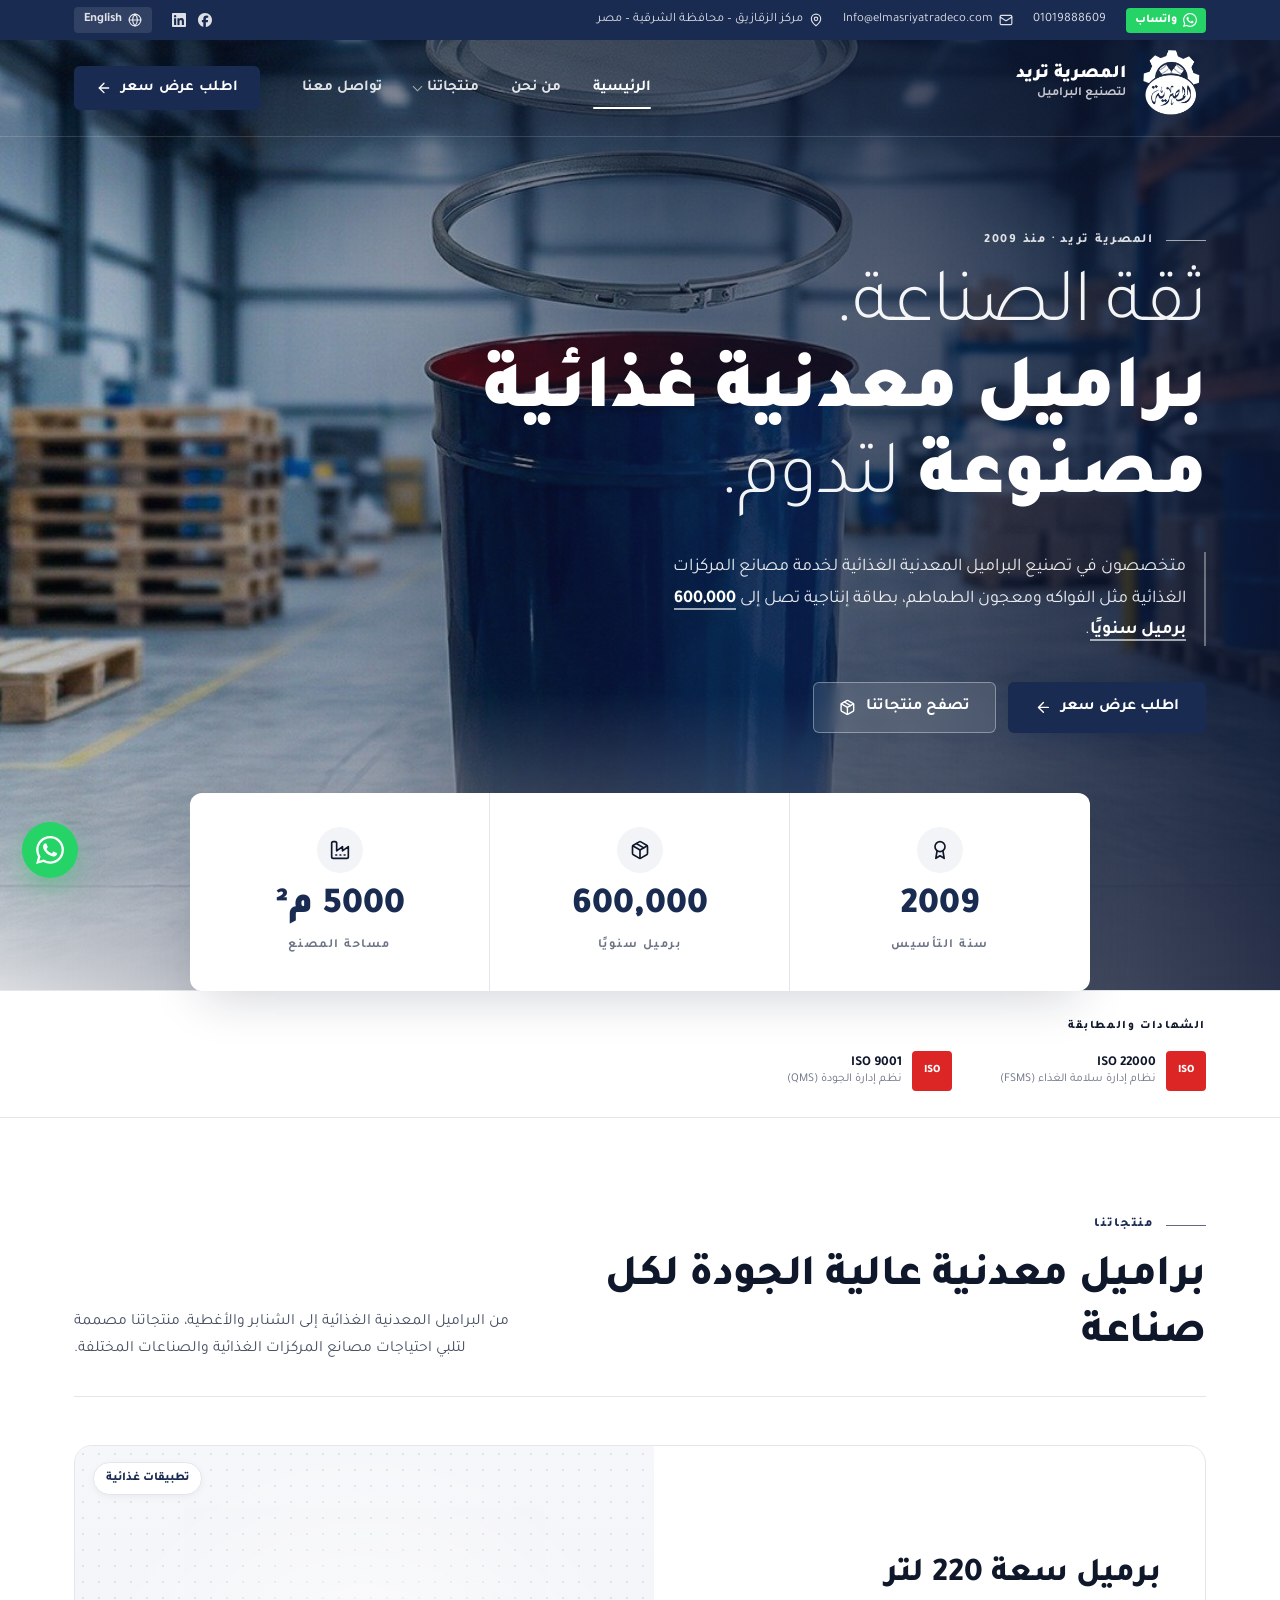
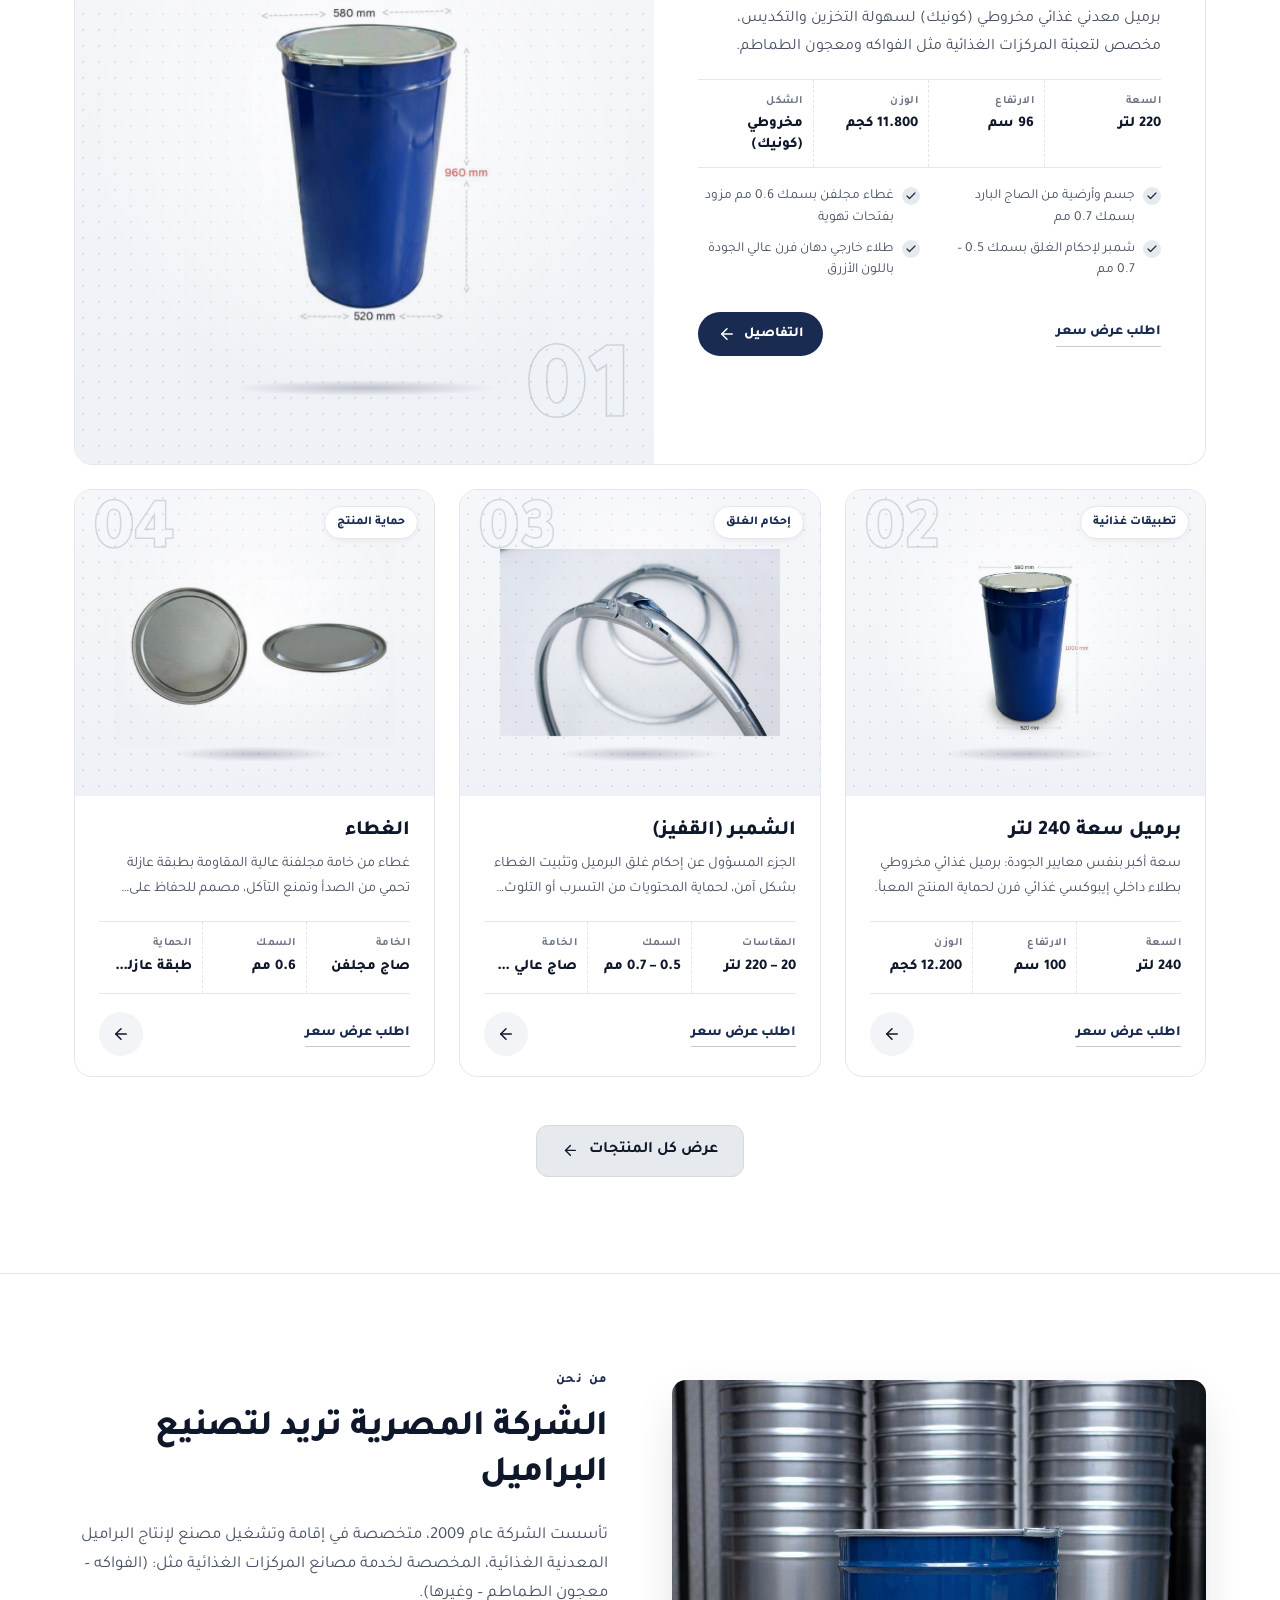
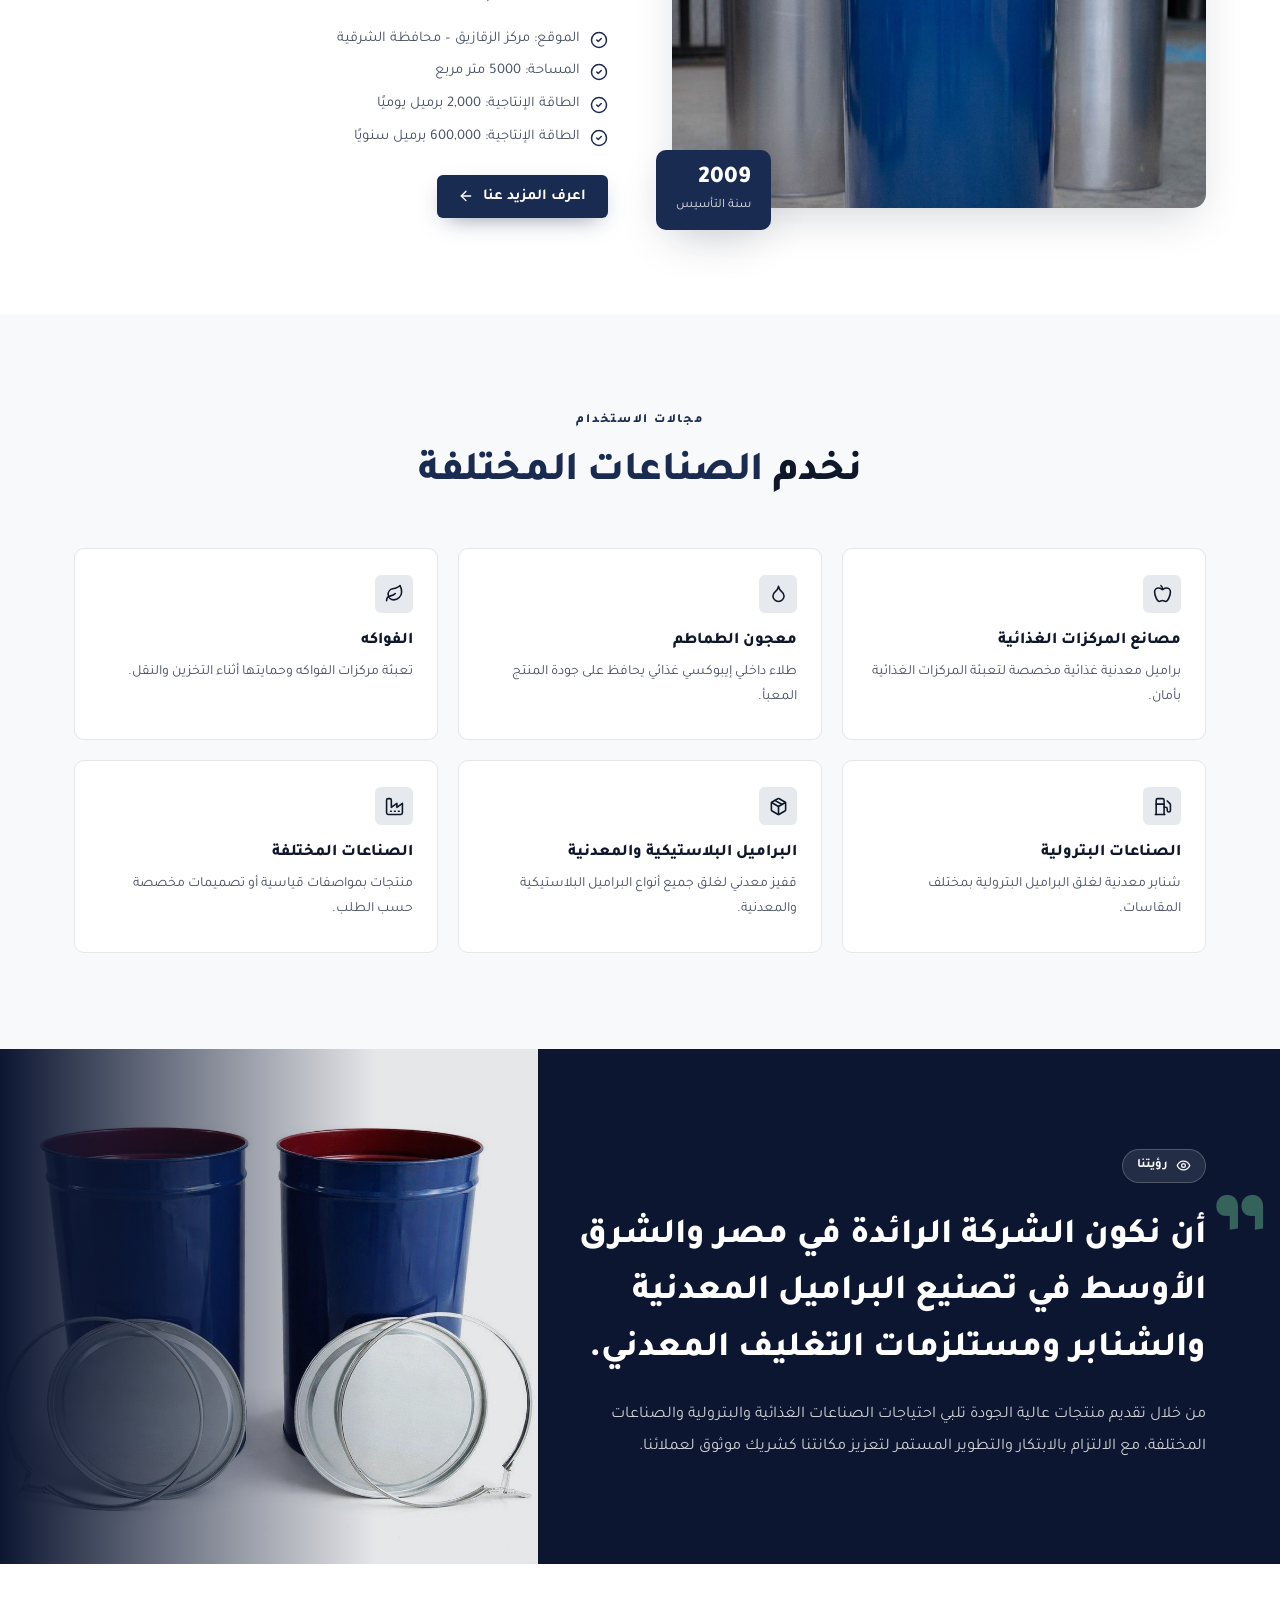
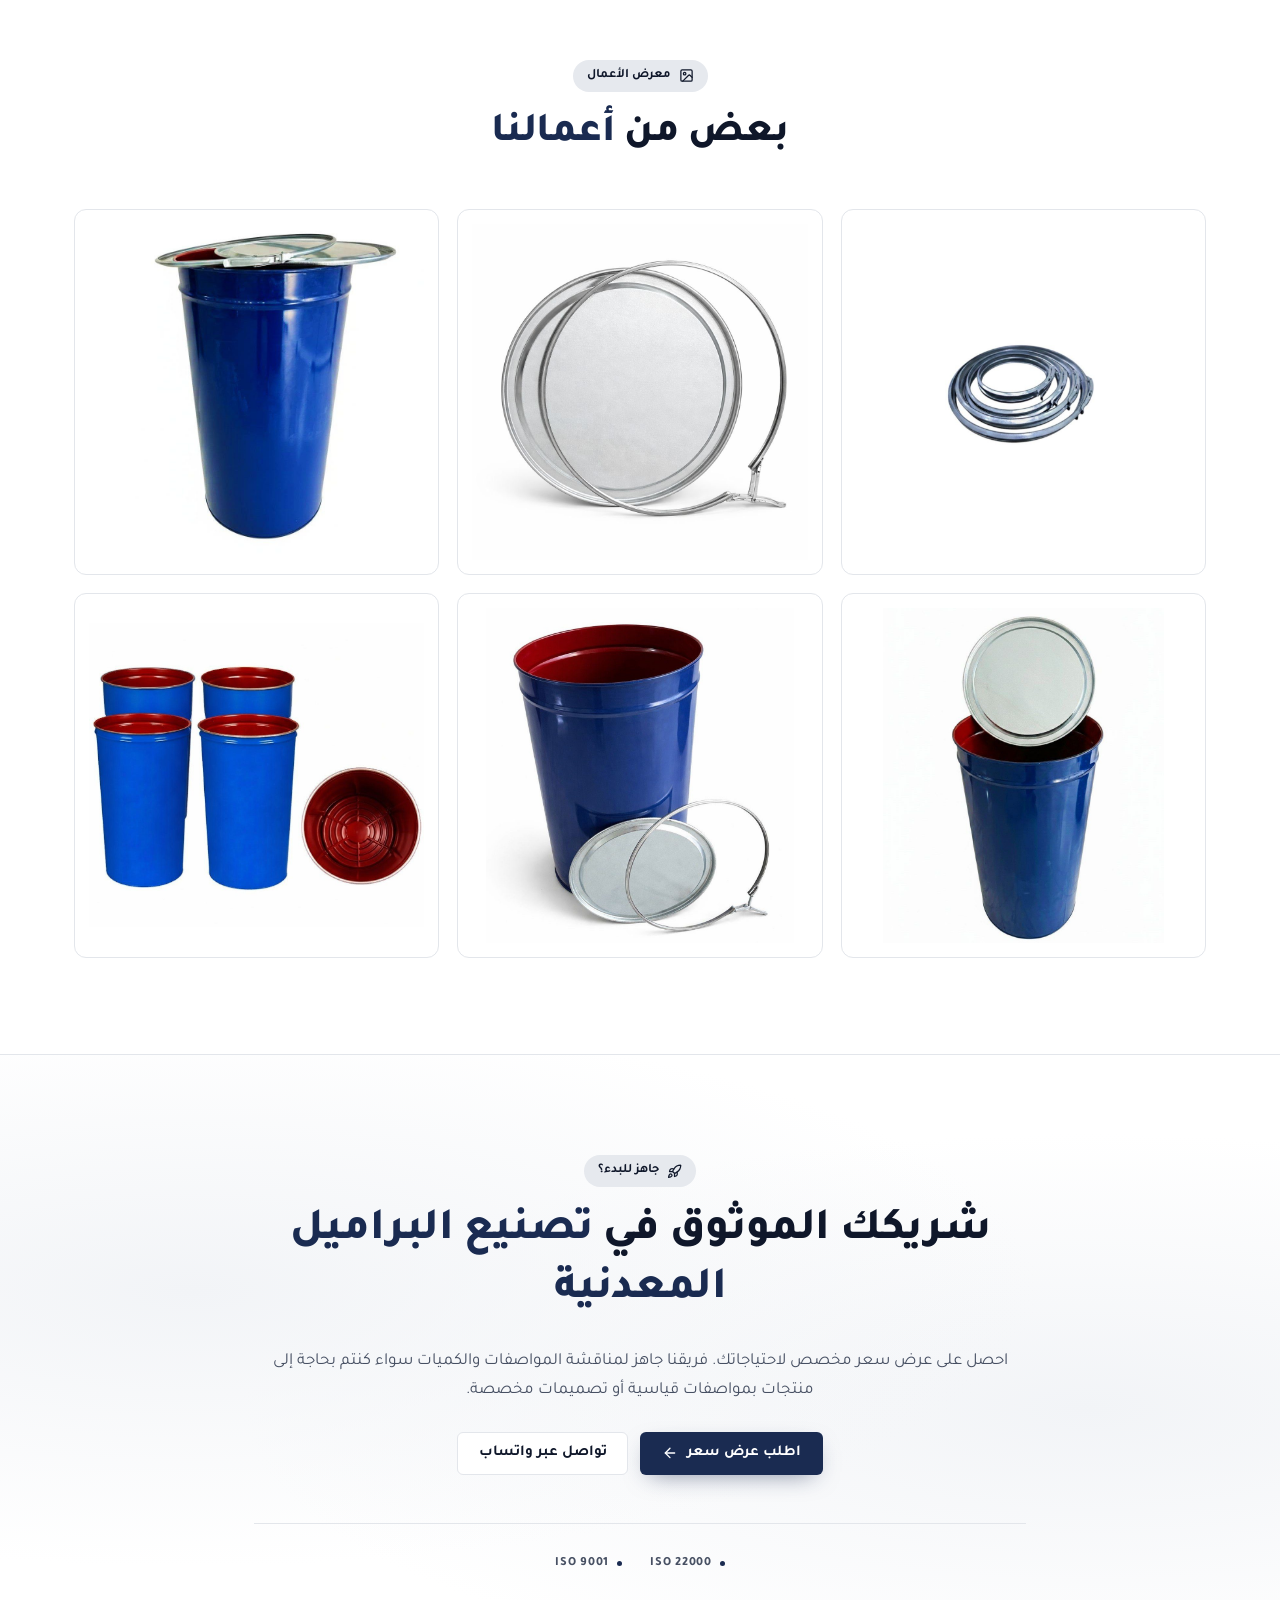
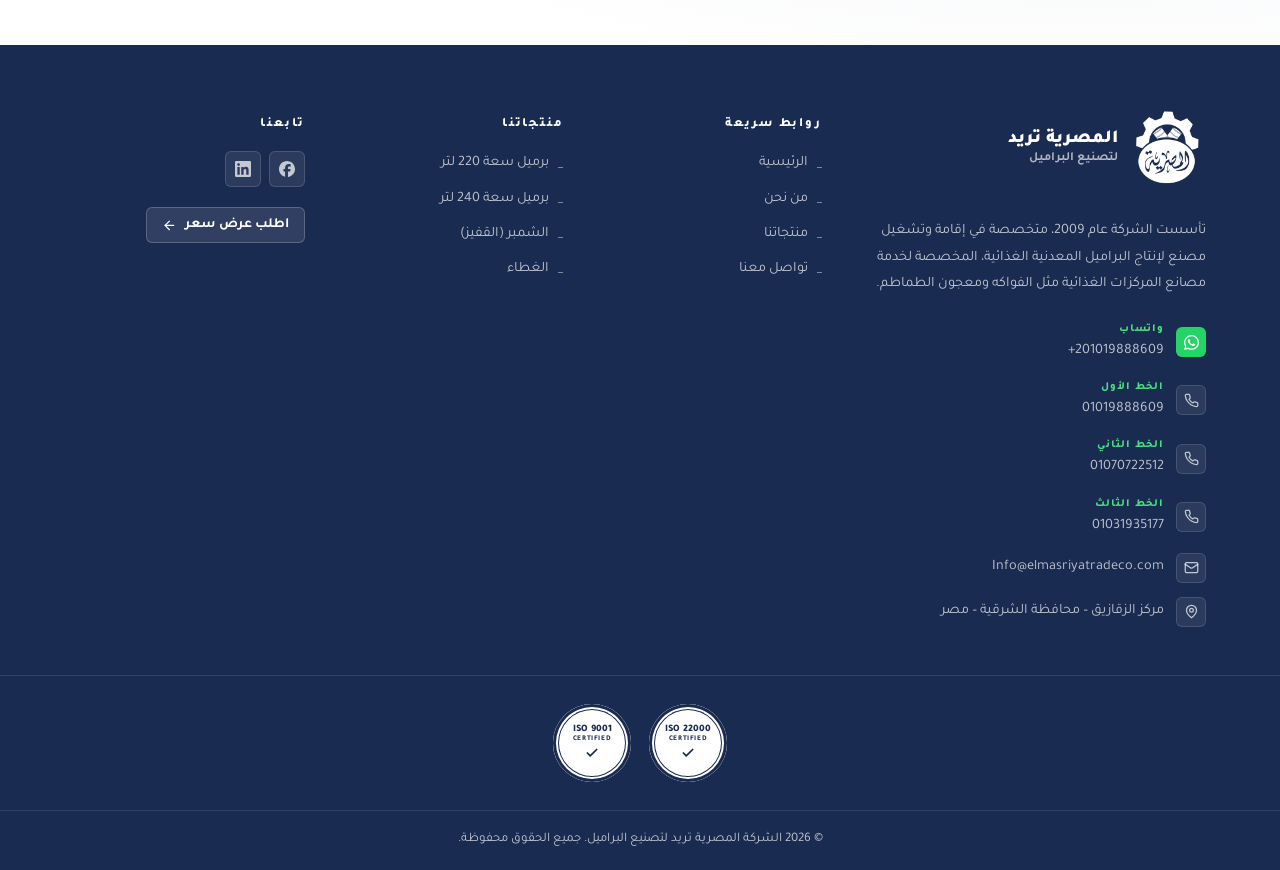
==== index.html @ c76944c9 "Initial commit: Elmasrya website" ====
<!doctype html>
<html lang="en-US">
<head>
<meta charset="UTF-8">
<meta name="viewport" content="width=device-width, initial-scale=1">
<title>المصرية تريد</title>
<meta name='robots' content='max-image-preview:large' />
<link rel='dns-prefetch' href='//fonts.googleapis.com' />
<meta name="theme-color" content="#1a2b51">
<link rel="icon" href="assets/img/logo.png">
<link rel='stylesheet' id='em-fonts-css' href='https://fonts.googleapis.com/css2?family=Tajawal:wght@300;400;500;700;800;900&#038;display=swap' media='all' />
<link rel='stylesheet' id='em-main-css' href='assets/css/main.css' media='all' />
<link rel='stylesheet' id='demo-cards-css' href='assets/css/demo-home-products.css' media='all' />
<link rel='stylesheet' id='demo-about-css' href='assets/css/demo-about.css' media='all' />
<style id="em-main-inline-css">
:root{--primary:rgb(26 43 81);--primary-rgb:26 43 81;--green:rgb(31 122 69);--green-rgb:31 122 69;}
/*# sourceURL=em-main-inline-css */
</style>
<link rel="canonical" href="index.html" />
</head>
<body class="home wp-singular page-template page-template-templates page-template-home page-template-templateshome-php page page-id-4 wp-embed-responsive wp-theme-elmasriya has-overlay-header">
<a class="skip-link" href="#main">تخطي إلى المحتوى</a>

<div class="site-top is-overlay">
		<div class="topbar">
		<div class="container topbar-inner">
			<div class="topbar-start">
									<a class="tb-whatsapp" href="https://wa.me/201019888609" target="_blank" rel="noopener"><svg class="ico" viewBox="0 0 24 24" fill="currentColor" aria-hidden="true"><path d="M17.472 14.382c-.297-.149-1.758-.867-2.03-.967-.273-.099-.471-.148-.67.15-.197.297-.767.966-.94 1.164-.173.199-.347.223-.644.075-.297-.15-1.255-.463-2.39-1.475-.883-.788-1.48-1.761-1.653-2.059-.173-.297-.018-.458.13-.606.134-.133.298-.347.446-.52.149-.174.198-.298.298-.497.099-.198.05-.371-.025-.52-.075-.149-.669-1.612-.916-2.207-.242-.579-.487-.5-.669-.51-.173-.008-.371-.01-.57-.01-.198 0-.52.074-.792.372-.272.297-1.04 1.016-1.04 2.479 0 1.462 1.065 2.875 1.213 3.074.149.198 2.096 3.2 5.077 4.487.709.306 1.262.489 1.694.625.712.227 1.36.195 1.871.118.571-.085 1.758-.719 2.006-1.413.248-.694.248-1.289.173-1.413-.074-.124-.272-.198-.57-.347m-5.421 7.403h-.004a9.87 9.87 0 0 1-5.031-1.378l-.361-.214-3.741.982.998-3.648-.235-.374a9.86 9.86 0 0 1-1.51-5.26c.001-5.45 4.436-9.884 9.888-9.884 2.64 0 5.122 1.03 6.988 2.898a9.825 9.825 0 0 1 2.893 6.994c-.003 5.45-4.437 9.884-9.885 9.884m8.413-18.297A11.815 11.815 0 0 0 12.05 0C5.495 0 .16 5.335.157 11.892c0 2.096.547 4.142 1.588 5.945L.057 24l6.305-1.654a11.882 11.882 0 0 0 5.683 1.448h.005c6.554 0 11.89-5.335 11.893-11.893a11.821 11.821 0 0 0-3.48-8.413Z"/></svg>واتساب</a>
													<a href="tel:01019888609" dir="ltr">01019888609</a>
													<a href="mailto:Info@elmasriyatradeco.com"><svg class="ico" viewBox="0 0 24 24" fill="none" stroke="currentColor" stroke-width="2" stroke-linecap="round" stroke-linejoin="round" aria-hidden="true"><rect width="20" height="16" x="2" y="4" rx="2"/><path d="m22 7-8.97 5.7a1.94 1.94 0 0 1-2.06 0L2 7"/></svg>Info@elmasriyatradeco.com</a>
													<span class="tb-hide-md"><svg class="ico" viewBox="0 0 24 24" fill="none" stroke="currentColor" stroke-width="2" stroke-linecap="round" stroke-linejoin="round" aria-hidden="true"><path d="M20 10c0 6-8 12-8 12s-8-6-8-12a8 8 0 0 1 16 0Z"/><circle cx="12" cy="10" r="3"/></svg>مركز الزقازيق – محافظة الشرقية – مصر</span>
							</div>
			<div class="topbar-end">
				<span class="tb-socials"><a href="https://www.facebook.com/profile.php?id=61586307887075" target="_blank" rel="noopener" aria-label="facebook"><svg class="ico" viewBox="0 0 24 24" fill="currentColor" aria-hidden="true"><path d="M9.101 23.691v-7.98H6.627v-3.667h2.474v-1.58c0-4.085 1.848-5.978 5.858-5.978.401 0 .955.042 1.468.103a8.68 8.68 0 0 1 1.141.195v3.325a8.623 8.623 0 0 0-.653-.036 26.805 26.805 0 0 0-.733-.009c-.707 0-1.259.096-1.675.309a1.686 1.686 0 0 0-.679.622c-.258.42-.374.995-.374 1.752v1.297h3.919l-.386 2.103-.287 1.564h-3.246v8.245C19.396 23.238 24 18.179 24 12.044c0-6.627-5.373-12-12-12s-12 5.373-12 12c0 5.628 3.874 10.35 9.101 11.647Z"/></svg></a><a href="https://www.linkedin.com/in/elmasriya-trade-8787613b3/" target="_blank" rel="noopener" aria-label="linkedin"><svg class="ico" viewBox="0 0 24 24" fill="currentColor" aria-hidden="true"><path d="M20.447 20.452h-3.554v-5.569c0-1.328-.027-3.037-1.852-3.037-1.853 0-2.136 1.445-2.136 2.939v5.667H9.351V9h3.414v1.561h.046c.477-.9 1.637-1.85 3.37-1.85 3.601 0 4.267 2.37 4.267 5.455v6.286zM5.337 7.433a2.062 2.062 0 0 1-2.063-2.065 2.064 2.064 0 1 1 2.063 2.065zm1.782 13.019H3.555V9h3.564v11.452zM22.225 0H1.771C.792 0 0 .774 0 1.729v20.542C0 23.227.792 24 1.771 24h20.451C23.2 24 24 23.227 24 22.271V1.729C24 .774 23.2 0 22.222 0h.003z"/></svg></a></span>
									<a class="tb-lang" href="#"><svg class="ico" viewBox="0 0 24 24" fill="none" stroke="currentColor" stroke-width="2" stroke-linecap="round" stroke-linejoin="round" aria-hidden="true"><circle cx="12" cy="12" r="10"/><path d="M12 2a14.5 14.5 0 0 0 0 20 14.5 14.5 0 0 0 0-20"/><path d="M2 12h20"/></svg>English</a>
							</div>
		</div>
	</div>
	
	<header class="site-header" id="site-header">
		<div class="container header-inner">
			<div class="brand-wrap">
				<span class="brand-dark"><a class="brand" href="index.html"><img src="assets/img/logo.png" alt="المصرية تريد" class="brand-logo"><span class="brand-text"><strong>المصرية تريد</strong><small>لتصنيع البراميل</small></span></a></span>
				<span class="brand-light"><a class="brand" href="index.html"><img src="assets/img/logo-white.png" alt="المصرية تريد" class="brand-logo"><span class="brand-text"><strong>المصرية تريد</strong><small>لتصنيع البراميل</small></span></a></span>
			</div>
			<nav class="main-nav" id="main-nav" aria-label="القائمة الرئيسية">
				<ul id="menu-%d8%a7%d9%84%d9%82%d8%a7%d8%a6%d9%85%d8%a9-%d8%a7%d9%84%d8%b1%d8%a6%d9%8a%d8%b3%d9%8a%d8%a9" class="nav-menu"><li id="menu-item-32" class="menu-item menu-item-type-post_type menu-item-object-page menu-item-home current-menu-item page_item page-item-4 current_page_item menu-item-32"><a href="index.html" aria-current="page">الرئيسية</a></li>
<li id="menu-item-33" class="menu-item menu-item-type-post_type menu-item-object-page menu-item-33"><a href="about.html">من نحن</a></li>
<li id="menu-item-34" class="menu-item menu-item-type-post_type menu-item-object-page menu-item-has-children menu-item-34"><a href="products.html">منتجاتنا</a>
<ul class="sub-menu">
	<li id="menu-item-35" class="menu-item menu-item-type-post_type menu-item-object-em_product menu-item-35"><a href="product-barrel-220.html">برميل سعة 220 لتر</a></li>
	<li id="menu-item-36" class="menu-item menu-item-type-post_type menu-item-object-em_product menu-item-36"><a href="product-barrel-240.html">برميل سعة 240 لتر</a></li>
	<li id="menu-item-37" class="menu-item menu-item-type-post_type menu-item-object-em_product menu-item-37"><a href="product-chamber.html">الشمبر (القفيز)</a></li>
	<li id="menu-item-38" class="menu-item menu-item-type-post_type menu-item-object-em_product menu-item-38"><a href="product-lid.html">الغطاء</a></li>
</ul>
</li>
<li id="menu-item-39" class="menu-item menu-item-type-post_type menu-item-object-page menu-item-39"><a href="contact.html">تواصل معنا</a></li>
</ul>				<a class="btn btn-primary nav-cta-mobile" href="contact.html"><span>اطلب عرض سعر</span><svg class="ico" viewBox="0 0 24 24" fill="none" stroke="currentColor" stroke-width="2" stroke-linecap="round" stroke-linejoin="round" aria-hidden="true"><path d="m12 19-7-7 7-7"/><path d="M19 12H5"/></svg></a>			</nav>
			<div class="header-actions">
				<a class="btn btn-primary btn-upper header-cta" href="contact.html"><span>اطلب عرض سعر</span><svg class="ico" viewBox="0 0 24 24" fill="none" stroke="currentColor" stroke-width="2" stroke-linecap="round" stroke-linejoin="round" aria-hidden="true"><path d="m12 19-7-7 7-7"/><path d="M19 12H5"/></svg></a>				<button class="nav-toggle" type="button" aria-controls="main-nav" aria-expanded="false" aria-label="القائمة">
					<svg class="ico i-open" viewBox="0 0 24 24" fill="none" stroke="currentColor" stroke-width="2" stroke-linecap="round" stroke-linejoin="round" aria-hidden="true"><path d="M4 6h16M4 12h16M4 18h16"/></svg><svg class="ico i-close" viewBox="0 0 24 24" fill="none" stroke="currentColor" stroke-width="2" stroke-linecap="round" stroke-linejoin="round" aria-hidden="true"><path d="M18 6 6 18M6 6l12 12"/></svg>				</button>
			</div>
		</div>
	</header>
</div>
<main id="main" class="site-main">

<section class="hero">
	<div class="hero-bg" aria-hidden="true">
					<img src="assets/img/demo/hero-warehouse.jpg" alt="">			</div>
	<div class="container hero-content">
		<p class="eyebrow line light">المصرية تريد · منذ 2009</p>		<h1>
			<span class="h-light">ثقة الصناعة.</span>			<span class="h-bold">براميل معدنية غذائية</span>			<span class="h-bold">مصنوعة <em class="h-light">لتدوم.</em></span>
		</h1>
					<p class="hero-text">متخصصون في تصنيع البراميل المعدنية الغذائية لخدمة مصانع المركزات الغذائية مثل الفواكه ومعجون الطماطم، بطاقة إنتاجية تصل إلى <strong>600,000 برميل سنويًا</strong>.</p>
				<div class="btn-row">
			<a class="btn btn-primary btn-lg" href="contact.html"><span>اطلب عرض سعر</span><svg class="ico" viewBox="0 0 24 24" fill="none" stroke="currentColor" stroke-width="2" stroke-linecap="round" stroke-linejoin="round" aria-hidden="true"><path d="m12 19-7-7 7-7"/><path d="M19 12H5"/></svg></a>			<a class="btn btn-glass btn-lg" href="products.html"><span>تصفح منتجاتنا</span><svg class="ico" viewBox="0 0 24 24" fill="none" stroke="currentColor" stroke-width="2" stroke-linecap="round" stroke-linejoin="round" aria-hidden="true"><path d="m7.5 4.27 9 5.15"/><path d="M21 8a2 2 0 0 0-1-1.73l-7-4a2 2 0 0 0-2 0l-7 4A2 2 0 0 0 3 8v8a2 2 0 0 0 1 1.73l7 4a2 2 0 0 0 2 0l7-4A2 2 0 0 0 21 16Z"/><path d="m3.3 7 8.7 5 8.7-5"/><path d="M12 22V12"/></svg></a>		</div>
	</div>
			<div class="container">
		<div class="hero-stats reveal" style="--n:3">
						<div class="hs-item">
				<span class="hs-ico"><svg class="ico" viewBox="0 0 24 24" fill="none" stroke="currentColor" stroke-width="2" stroke-linecap="round" stroke-linejoin="round" aria-hidden="true"><circle cx="12" cy="8" r="6"/><path d="M15.477 12.89 17 22l-5-3-5 3 1.523-9.11"/></svg></span>				<strong>2009</strong>
				<small>سنة التأسيس</small>
			</div>
						<div class="hs-item">
				<span class="hs-ico"><svg class="ico" viewBox="0 0 24 24" fill="none" stroke="currentColor" stroke-width="2" stroke-linecap="round" stroke-linejoin="round" aria-hidden="true"><path d="m7.5 4.27 9 5.15"/><path d="M21 8a2 2 0 0 0-1-1.73l-7-4a2 2 0 0 0-2 0l-7 4A2 2 0 0 0 3 8v8a2 2 0 0 0 1 1.73l7 4a2 2 0 0 0 2 0l7-4A2 2 0 0 0 21 16Z"/><path d="m3.3 7 8.7 5 8.7-5"/><path d="M12 22V12"/></svg></span>				<strong>600,000</strong>
				<small>برميل سنويًا</small>
			</div>
						<div class="hs-item">
				<span class="hs-ico"><svg class="ico" viewBox="0 0 24 24" fill="none" stroke="currentColor" stroke-width="2" stroke-linecap="round" stroke-linejoin="round" aria-hidden="true"><path d="M2 20a2 2 0 0 0 2 2h16a2 2 0 0 0 2-2V8l-7 5V8l-7 5V4a2 2 0 0 0-2-2H4a2 2 0 0 0-2 2Z"/><path d="M17 18h1"/><path d="M12 18h1"/><path d="M7 18h1"/></svg></span>				<strong>5000 م²</strong>
				<small>مساحة المصنع</small>
			</div>
					</div>
	</div>
	</section>

<section class="certs-strip">
	<div class="container">
		<p class="eyebrow">الشهادات والمطابقة</p>
		<div class="certs-row">
										<div class="cert-item">
				<span class="cert-logo">ISO</span>
				<span><strong>ISO 22000</strong><small>نظام إدارة سلامة الغذاء (FSMS)</small></span>
			</div>
										<div class="cert-item">
				<span class="cert-logo">ISO</span>
				<span><strong>ISO 9001</strong><small>نظم إدارة الجودة (QMS)</small></span>
			</div>
					</div>
	</div>
</section>

<section class="section products-section" id="products">
	<div class="container">
		<div class="section-head split reveal"><div><p class="eyebrow line">منتجاتنا</p><h2>براميل معدنية عالية الجودة لكل صناعة</h2></div><p class="lead">من البراميل المعدنية الغذائية إلى الشنابر والأغطية، منتجاتنا مصممة لتلبي احتياجات مصانع المركزات الغذائية والصناعات المختلفة.</p></div>						<div class="pgrid-v2">
<article class="pc2 is-featured reveal">
	<div class="pc2-stage">
		<span class="pc2-num" aria-hidden="true">01</span>
		<span class="pc2-cat">تطبيقات غذائية</span>
		<img src="uploads/2026/11/elmasriya-barrel-220.jpg" alt="برميل سعة 220 لتر" loading="lazy" decoding="async">
	</div>
	<div class="pc2-body">
		<h3><a class="pc2-link" href="product-barrel-220.html">برميل سعة 220 لتر</a></h3>
		<p class="pc2-desc">برميل معدني غذائي مخروطي (كونيك) لسهولة التخزين والتكديس، مخصص لتعبئة المركزات الغذائية مثل الفواكه ومعجون الطماطم.</p>
		<dl class="pc2-specs"><div><dt>السعة</dt><dd>220 لتر</dd></div><div><dt>الارتفاع</dt><dd>96 سم</dd></div><div><dt>الوزن</dt><dd>11.800 كجم</dd></div><div><dt>الشكل</dt><dd>مخروطي (كونيك)</dd></div></dl>
		<ul class="pc2-feats"><li><svg class="ico" viewBox="0 0 24 24" fill="none" stroke="currentColor" stroke-width="2.4" stroke-linecap="round" stroke-linejoin="round" aria-hidden="true"><path d="M20 6 9 17l-5-5"/></svg>جسم وأرضية من الصاج البارد بسمك 0.7 مم</li><li><svg class="ico" viewBox="0 0 24 24" fill="none" stroke="currentColor" stroke-width="2.4" stroke-linecap="round" stroke-linejoin="round" aria-hidden="true"><path d="M20 6 9 17l-5-5"/></svg>غطاء مجلفن بسمك 0.6 مم مزود بفتحات تهوية</li><li><svg class="ico" viewBox="0 0 24 24" fill="none" stroke="currentColor" stroke-width="2.4" stroke-linecap="round" stroke-linejoin="round" aria-hidden="true"><path d="M20 6 9 17l-5-5"/></svg>شمبر لإحكام الغلق بسمك 0.5 – 0.7 مم</li><li><svg class="ico" viewBox="0 0 24 24" fill="none" stroke="currentColor" stroke-width="2.4" stroke-linecap="round" stroke-linejoin="round" aria-hidden="true"><path d="M20 6 9 17l-5-5"/></svg>طلاء خارجي دهان فرن عالي الجودة باللون الأزرق</li></ul>
		<div class="pc2-foot">
			<a class="pc2-quote" href="contact.html?product=%D8%A8%D8%B1%D9%85%D9%8A%D9%84%20%D8%B3%D8%B9%D8%A9%20220%20%D9%84%D8%AA%D8%B1#quote-form">اطلب عرض سعر</a>
			<span class="pc2-go" aria-hidden="true"><span>التفاصيل</span><svg class="ico" viewBox="0 0 24 24" fill="none" stroke="currentColor" stroke-width="2" stroke-linecap="round" stroke-linejoin="round" aria-hidden="true"><path d="m12 19-7-7 7-7"/><path d="M19 12H5"/></svg></span>
		</div>
	</div>
</article>
<article class="pc2 reveal">
	<div class="pc2-stage">
		<span class="pc2-num" aria-hidden="true">02</span>
		<span class="pc2-cat">تطبيقات غذائية</span>
		<img src="uploads/2026/11/elmasriya-barrel-240-511x700.jpg" alt="برميل سعة 240 لتر" loading="lazy" decoding="async">
	</div>
	<div class="pc2-body">
		<h3><a class="pc2-link" href="product-barrel-240.html">برميل سعة 240 لتر</a></h3>
		<p class="pc2-desc">سعة أكبر بنفس معايير الجودة: برميل غذائي مخروطي بطلاء داخلي إيبوكسي غذائي فرن لحماية المنتج المعبأ.</p>
		<dl class="pc2-specs"><div><dt>السعة</dt><dd>240 لتر</dd></div><div><dt>الارتفاع</dt><dd>100 سم</dd></div><div><dt>الوزن</dt><dd>12.200 كجم</dd></div><div><dt>الشكل</dt><dd>مخروطي (كونيك)</dd></div></dl>
		<div class="pc2-foot">
			<a class="pc2-quote" href="contact.html?product=%D8%A8%D8%B1%D9%85%D9%8A%D9%84%20%D8%B3%D8%B9%D8%A9%20240%20%D9%84%D8%AA%D8%B1#quote-form">اطلب عرض سعر</a>
			<span class="pc2-go" aria-hidden="true"><span>التفاصيل</span><svg class="ico" viewBox="0 0 24 24" fill="none" stroke="currentColor" stroke-width="2" stroke-linecap="round" stroke-linejoin="round" aria-hidden="true"><path d="m12 19-7-7 7-7"/><path d="M19 12H5"/></svg></span>
		</div>
	</div>
</article>
<article class="pc2 reveal">
	<div class="pc2-stage">
		<span class="pc2-num" aria-hidden="true">03</span>
		<span class="pc2-cat">إحكام الغلق</span>
		<img src="uploads/2026/11/elmasriya-chamber-g4-900x600.jpg" alt="الشمبر (القفيز)" loading="lazy" decoding="async">
	</div>
	<div class="pc2-body">
		<h3><a class="pc2-link" href="product-chamber.html">الشمبر (القفيز)</a></h3>
		<p class="pc2-desc">الجزء المسؤول عن إحكام غلق البرميل وتثبيت الغطاء بشكل آمن، لحماية المحتويات من التسرب أو التلوث أثناء التخزين والنقل.</p>
		<dl class="pc2-specs"><div><dt>المقاسات</dt><dd>20 – 220 لتر</dd></div><div><dt>السمك</dt><dd>0.5 – 0.7 مم</dd></div><div><dt>الخامة</dt><dd>صاج عالي الجودة</dd></div><div><dt>الإنتاج</dt><dd>10,000 شنبر يوميًا</dd></div></dl>
		<div class="pc2-foot">
			<a class="pc2-quote" href="contact.html?product=%D8%A7%D9%84%D8%B4%D9%85%D8%A8%D8%B1%20%28%D8%A7%D9%84%D9%82%D9%81%D9%8A%D8%B2%29#quote-form">اطلب عرض سعر</a>
			<span class="pc2-go" aria-hidden="true"><span>التفاصيل</span><svg class="ico" viewBox="0 0 24 24" fill="none" stroke="currentColor" stroke-width="2" stroke-linecap="round" stroke-linejoin="round" aria-hidden="true"><path d="m12 19-7-7 7-7"/><path d="M19 12H5"/></svg></span>
		</div>
	</div>
</article>
<article class="pc2 reveal">
	<div class="pc2-stage">
		<span class="pc2-num" aria-hidden="true">04</span>
		<span class="pc2-cat">حماية المنتج</span>
		<img src="uploads/2026/11/elmasriya-lids-thumb-900x662.jpg" alt="الغطاء" loading="lazy" decoding="async">
	</div>
	<div class="pc2-body">
		<h3><a class="pc2-link" href="product-lid.html">الغطاء</a></h3>
		<p class="pc2-desc">غطاء من خامة مجلفنة عالية المقاومة بطبقة عازلة تحمي من الصدأ وتمنع التآكل، مصمم للحفاظ على جودة المنتجات الغذائية.</p>
		<dl class="pc2-specs"><div><dt>الخامة</dt><dd>صاج مجلفن</dd></div><div><dt>السمك</dt><dd>0.6 مم</dd></div><div><dt>الحماية</dt><dd>طبقة عازلة ضد الصدأ</dd></div><div><dt>الاستخدام</dt><dd>المنتجات الغذائية</dd></div></dl>
		<div class="pc2-foot">
			<a class="pc2-quote" href="contact.html?product=%D8%A7%D9%84%D8%BA%D8%B7%D8%A7%D8%A1#quote-form">اطلب عرض سعر</a>
			<span class="pc2-go" aria-hidden="true"><span>التفاصيل</span><svg class="ico" viewBox="0 0 24 24" fill="none" stroke="currentColor" stroke-width="2" stroke-linecap="round" stroke-linejoin="round" aria-hidden="true"><path d="m12 19-7-7 7-7"/><path d="M19 12H5"/></svg></span>
		</div>
	</div>
</article>
</div>
						<div class="center-row"><a class="btn btn-soft btn-lg" href="products.html"><span>عرض كل المنتجات</span><svg class="ico" viewBox="0 0 24 24" fill="none" stroke="currentColor" stroke-width="2" stroke-linecap="round" stroke-linejoin="round" aria-hidden="true"><path d="m12 19-7-7 7-7"/><path d="M19 12H5"/></svg></a></div>
			</div>
</section>

<section class="section split-media-section bordered-top">
	<div class="container split-media">
		<div class="sm-media reveal">
			<img src="assets/img/demo/factory.jpg" alt="" loading="lazy" decoding="async">						<div class="sm-badge"><strong>2009</strong><small>سنة التأسيس</small></div>
					</div>
		<div class="sm-text reveal">
			<p class="eyebrow">من نحن</p>			<h2>الشركة المصرية تريد لتصنيع البراميل</h2>
			<div class="prose-lg"><p>تأسست الشركة عام 2009، متخصصة في إقامة وتشغيل مصنع لإنتاج البراميل المعدنية الغذائية، المخصصة لخدمة مصانع المركزات الغذائية مثل: (الفواكه – معجون الطماطم – وغيرها).</p>
</div>
									<ul class="checklist">
				<li><svg class="ico" viewBox="0 0 24 24" fill="none" stroke="currentColor" stroke-width="2" stroke-linecap="round" stroke-linejoin="round" aria-hidden="true"><circle cx="12" cy="12" r="10"/><path d="m9 12 2 2 4-4"/></svg>الموقع: مركز الزقازيق – محافظة الشرقية</li><li><svg class="ico" viewBox="0 0 24 24" fill="none" stroke="currentColor" stroke-width="2" stroke-linecap="round" stroke-linejoin="round" aria-hidden="true"><circle cx="12" cy="12" r="10"/><path d="m9 12 2 2 4-4"/></svg>المساحة: 5000 متر مربع</li><li><svg class="ico" viewBox="0 0 24 24" fill="none" stroke="currentColor" stroke-width="2" stroke-linecap="round" stroke-linejoin="round" aria-hidden="true"><circle cx="12" cy="12" r="10"/><path d="m9 12 2 2 4-4"/></svg>الطاقة الإنتاجية: 2,000 برميل يوميًا</li><li><svg class="ico" viewBox="0 0 24 24" fill="none" stroke="currentColor" stroke-width="2" stroke-linecap="round" stroke-linejoin="round" aria-hidden="true"><circle cx="12" cy="12" r="10"/><path d="m9 12 2 2 4-4"/></svg>الطاقة الإنتاجية: 600,000 برميل سنويًا</li>			</ul>
						<a class="btn btn-primary" href="about.html"><span>اعرف المزيد عنا</span><svg class="ico" viewBox="0 0 24 24" fill="none" stroke="currentColor" stroke-width="2" stroke-linecap="round" stroke-linejoin="round" aria-hidden="true"><path d="m12 19-7-7 7-7"/><path d="M19 12H5"/></svg></a>		</div>
	</div>
</section>

<section class="section section-grey">
	<div class="container">
		<div class="section-head center reveal"><p class="eyebrow">مجالات الاستخدام</p><h2>نخدم <span class="hl">الصناعات المختلفة</span></h2></div>		<div class="card-grid cols-3">
						<div class="icon-card reveal">
				<span class="ic-ico"><svg class="ico" viewBox="0 0 24 24" fill="none" stroke="currentColor" stroke-width="2" stroke-linecap="round" stroke-linejoin="round" aria-hidden="true"><path d="M12 20.94c1.5 0 2.75 1.06 4 1.06 3 0 6-8 6-12.22A4.91 4.91 0 0 0 17 5c-2.22 0-4 1.44-5 2-1-.56-2.78-2-5-2a4.9 4.9 0 0 0-5 4.78C2 14 5 22 8 22c1.25 0 2.5-1.06 4-1.06Z"/><path d="M10 2c1 .5 2 2 2 5"/></svg></span>				<h3>مصانع المركزات الغذائية</h3>
				<p>براميل معدنية غذائية مخصصة لتعبئة المركزات الغذائية بأمان.</p>
			</div>
						<div class="icon-card reveal">
				<span class="ic-ico"><svg class="ico" viewBox="0 0 24 24" fill="none" stroke="currentColor" stroke-width="2" stroke-linecap="round" stroke-linejoin="round" aria-hidden="true"><path d="M12 22a7 7 0 0 0 7-7c0-2-1-3.9-3-5.5s-3.5-4-4-6.5c-.5 2.5-2 4.9-4 6.5C6 11.1 5 13 5 15a7 7 0 0 0 7 7z"/></svg></span>				<h3>معجون الطماطم</h3>
				<p>طلاء داخلي إيبوكسي غذائي يحافظ على جودة المنتج المعبأ.</p>
			</div>
						<div class="icon-card reveal">
				<span class="ic-ico"><svg class="ico" viewBox="0 0 24 24" fill="none" stroke="currentColor" stroke-width="2" stroke-linecap="round" stroke-linejoin="round" aria-hidden="true"><path d="M11 20A7 7 0 0 1 9.8 6.1C15.5 5 17 4.48 19 2c1 2 2 4.18 2 8 0 5.5-4.78 10-10 10Z"/><path d="M2 21c0-3 1.85-5.36 5.08-6C9.5 14.52 12 13 13 12"/></svg></span>				<h3>الفواكه</h3>
				<p>تعبئة مركزات الفواكه وحمايتها أثناء التخزين والنقل.</p>
			</div>
						<div class="icon-card reveal">
				<span class="ic-ico"><svg class="ico" viewBox="0 0 24 24" fill="none" stroke="currentColor" stroke-width="2" stroke-linecap="round" stroke-linejoin="round" aria-hidden="true"><path d="M3 22h12"/><path d="M4 9h10"/><path d="M14 22V4a2 2 0 0 0-2-2H6a2 2 0 0 0-2 2v18"/><path d="M14 13h2a2 2 0 0 1 2 2v2a2 2 0 0 0 2 2 2 2 0 0 0 2-2V9.83a2 2 0 0 0-.59-1.42L18 5"/></svg></span>				<h3>الصناعات البترولية</h3>
				<p>شنابر معدنية لغلق البراميل البترولية بمختلف المقاسات.</p>
			</div>
						<div class="icon-card reveal">
				<span class="ic-ico"><svg class="ico" viewBox="0 0 24 24" fill="none" stroke="currentColor" stroke-width="2" stroke-linecap="round" stroke-linejoin="round" aria-hidden="true"><path d="m7.5 4.27 9 5.15"/><path d="M21 8a2 2 0 0 0-1-1.73l-7-4a2 2 0 0 0-2 0l-7 4A2 2 0 0 0 3 8v8a2 2 0 0 0 1 1.73l7 4a2 2 0 0 0 2 0l7-4A2 2 0 0 0 21 16Z"/><path d="m3.3 7 8.7 5 8.7-5"/><path d="M12 22V12"/></svg></span>				<h3>البراميل البلاستيكية والمعدنية</h3>
				<p>قفيز معدني لغلق جميع أنواع البراميل البلاستيكية والمعدنية.</p>
			</div>
						<div class="icon-card reveal">
				<span class="ic-ico"><svg class="ico" viewBox="0 0 24 24" fill="none" stroke="currentColor" stroke-width="2" stroke-linecap="round" stroke-linejoin="round" aria-hidden="true"><path d="M2 20a2 2 0 0 0 2 2h16a2 2 0 0 0 2-2V8l-7 5V8l-7 5V4a2 2 0 0 0-2-2H4a2 2 0 0 0-2 2Z"/><path d="M17 18h1"/><path d="M12 18h1"/><path d="M7 18h1"/></svg></span>				<h3>الصناعات المختلفة</h3>
				<p>منتجات بمواصفات قياسية أو تصميمات مخصصة حسب الطلب.</p>
			</div>
					</div>
	</div>
</section>

<section class="ab-vision">
	<div class="ab-vision-media" aria-hidden="true"><img src="assets/img/demo/vision.jpg" alt="" loading="lazy"></div>
	<div class="container ab-vision-inner">
		<div class="ab-vision-text reveal">
			<span class="pill"><svg class="ico" viewBox="0 0 24 24" fill="none" stroke="currentColor" stroke-width="2" stroke-linecap="round" stroke-linejoin="round" aria-hidden="true"><path d="M2 12s3-7 10-7 10 7 10 7-3 7-10 7-10-7-10-7Z"/><circle cx="12" cy="12" r="3"/></svg>رؤيتنا</span>
			<blockquote>أن نكون الشركة الرائدة في مصر والشرق الأوسط في تصنيع البراميل المعدنية والشنابر ومستلزمات التغليف المعدني.</blockquote>
			<p>من خلال تقديم منتجات عالية الجودة تلبي احتياجات الصناعات الغذائية والبترولية والصناعات المختلفة، مع الالتزام بالابتكار والتطوير المستمر لتعزيز مكانتنا كشريك موثوق لعملائنا.</p>
		</div>
	</div>
</section>

<section class="section works-section">
	<div class="container">
		<div class="section-head center reveal">
			<span class="pill"><svg class="ico" viewBox="0 0 24 24" fill="none" stroke="currentColor" stroke-width="2" stroke-linecap="round" stroke-linejoin="round" aria-hidden="true"><rect width="18" height="18" x="3" y="3" rx="2"/><circle cx="9" cy="9" r="2"/><path d="m21 15-3.086-3.086a2 2 0 0 0-2.828 0L6 21"/></svg>معرض الأعمال</span>			<h2>بعض من <span class="hl">أعمالنا</span></h2>
					</div>
		<div class="works-grid" data-lightbox>
							<a class="work-item reveal" href="assets/img/demo/work-1.jpg"><img src="assets/img/demo/work-1.jpg" alt="" loading="lazy" decoding="async"><span class="work-zoom"><svg class="ico" viewBox="0 0 24 24" fill="none" stroke="currentColor" stroke-width="2" stroke-linecap="round" stroke-linejoin="round" aria-hidden="true"><path d="M2 12s3-7 10-7 10 7 10 7-3 7-10 7-10-7-10-7Z"/><circle cx="12" cy="12" r="3"/></svg></span></a>
							<a class="work-item reveal" href="assets/img/demo/work-2.jpg"><img src="assets/img/demo/work-2.jpg" alt="" loading="lazy" decoding="async"><span class="work-zoom"><svg class="ico" viewBox="0 0 24 24" fill="none" stroke="currentColor" stroke-width="2" stroke-linecap="round" stroke-linejoin="round" aria-hidden="true"><path d="M2 12s3-7 10-7 10 7 10 7-3 7-10 7-10-7-10-7Z"/><circle cx="12" cy="12" r="3"/></svg></span></a>
							<a class="work-item reveal" href="assets/img/demo/work-3.jpg"><img src="assets/img/demo/work-3.jpg" alt="" loading="lazy" decoding="async"><span class="work-zoom"><svg class="ico" viewBox="0 0 24 24" fill="none" stroke="currentColor" stroke-width="2" stroke-linecap="round" stroke-linejoin="round" aria-hidden="true"><path d="M2 12s3-7 10-7 10 7 10 7-3 7-10 7-10-7-10-7Z"/><circle cx="12" cy="12" r="3"/></svg></span></a>
							<a class="work-item reveal" href="assets/img/demo/work-4.jpg"><img src="assets/img/demo/work-4.jpg" alt="" loading="lazy" decoding="async"><span class="work-zoom"><svg class="ico" viewBox="0 0 24 24" fill="none" stroke="currentColor" stroke-width="2" stroke-linecap="round" stroke-linejoin="round" aria-hidden="true"><path d="M2 12s3-7 10-7 10 7 10 7-3 7-10 7-10-7-10-7Z"/><circle cx="12" cy="12" r="3"/></svg></span></a>
							<a class="work-item reveal" href="assets/img/demo/work-5.jpg"><img src="assets/img/demo/work-5.jpg" alt="" loading="lazy" decoding="async"><span class="work-zoom"><svg class="ico" viewBox="0 0 24 24" fill="none" stroke="currentColor" stroke-width="2" stroke-linecap="round" stroke-linejoin="round" aria-hidden="true"><path d="M2 12s3-7 10-7 10 7 10 7-3 7-10 7-10-7-10-7Z"/><circle cx="12" cy="12" r="3"/></svg></span></a>
							<a class="work-item reveal" href="assets/img/demo/work-6.jpg"><img src="assets/img/demo/work-6.jpg" alt="" loading="lazy" decoding="async"><span class="work-zoom"><svg class="ico" viewBox="0 0 24 24" fill="none" stroke="currentColor" stroke-width="2" stroke-linecap="round" stroke-linejoin="round" aria-hidden="true"><path d="M2 12s3-7 10-7 10 7 10 7-3 7-10 7-10-7-10-7Z"/><circle cx="12" cy="12" r="3"/></svg></span></a>
					</div>
	</div>
</section>

	<section class="cta-section">
	<div class="container cta-inner reveal">
		<span class="pill"><svg class="ico" viewBox="0 0 24 24" fill="none" stroke="currentColor" stroke-width="2" stroke-linecap="round" stroke-linejoin="round" aria-hidden="true"><path d="M4.5 16.5c-1.5 1.26-2 5-2 5s3.74-.5 5-2c.71-.84.7-2.13-.09-2.91a2.18 2.18 0 0 0-2.91-.09z"/><path d="m12 15-3-3a22 22 0 0 1 2-3.95A12.88 12.88 0 0 1 22 2c0 2.72-.78 7.5-6 11a22.35 22.35 0 0 1-4 2z"/><path d="M9 12H4s.55-3.03 2-4c1.62-1.08 5 0 5 0"/><path d="M12 15v5s3.03-.55 4-2c1.08-1.62 0-5 0-5"/></svg>جاهز للبدء؟</span>		<h2>شريكك الموثوق في <span class="hl">تصنيع البراميل المعدنية</span></h2>
		<p class="lead">احصل على عرض سعر مخصص لاحتياجاتك. فريقنا جاهز لمناقشة المواصفات والكميات سواء كنتم بحاجة إلى منتجات بمواصفات قياسية أو تصميمات مخصصة.</p>		<div class="btn-row center">
			<a class="btn btn-primary" href="contact.html"><span>اطلب عرض سعر</span><svg class="ico" viewBox="0 0 24 24" fill="none" stroke="currentColor" stroke-width="2" stroke-linecap="round" stroke-linejoin="round" aria-hidden="true"><path d="m12 19-7-7 7-7"/><path d="M19 12H5"/></svg></a>			<a class="btn btn-outline" href="https://wa.me/201019888609" target="_blank" rel="noopener"><span>تواصل عبر واتساب</span></a>		</div>
						<ul class="cert-dots">
							<li>ISO 22000</li>							<li>ISO 9001</li>					</ul>
			</div>
</section>

</main>

<footer class="site-footer">
	<div class="container footer-grid">
		<div class="footer-brand">
			<a class="brand" href="index.html"><img src="assets/img/logo-white.png" alt="المصرية تريد" class="brand-logo"><span class="brand-text"><strong>المصرية تريد</strong><small>لتصنيع البراميل</small></span></a>			<p>تأسست الشركة عام 2009، متخصصة في إقامة وتشغيل مصنع لإنتاج البراميل المعدنية الغذائية، المخصصة لخدمة مصانع المركزات الغذائية مثل الفواكه ومعجون الطماطم.</p>
			<ul class="footer-contacts">
								<li><span class="fc-ico is-green"><svg class="ico" viewBox="0 0 24 24" fill="currentColor" aria-hidden="true"><path d="M17.472 14.382c-.297-.149-1.758-.867-2.03-.967-.273-.099-.471-.148-.67.15-.197.297-.767.966-.94 1.164-.173.199-.347.223-.644.075-.297-.15-1.255-.463-2.39-1.475-.883-.788-1.48-1.761-1.653-2.059-.173-.297-.018-.458.13-.606.134-.133.298-.347.446-.52.149-.174.198-.298.298-.497.099-.198.05-.371-.025-.52-.075-.149-.669-1.612-.916-2.207-.242-.579-.487-.5-.669-.51-.173-.008-.371-.01-.57-.01-.198 0-.52.074-.792.372-.272.297-1.04 1.016-1.04 2.479 0 1.462 1.065 2.875 1.213 3.074.149.198 2.096 3.2 5.077 4.487.709.306 1.262.489 1.694.625.712.227 1.36.195 1.871.118.571-.085 1.758-.719 2.006-1.413.248-.694.248-1.289.173-1.413-.074-.124-.272-.198-.57-.347m-5.421 7.403h-.004a9.87 9.87 0 0 1-5.031-1.378l-.361-.214-3.741.982.998-3.648-.235-.374a9.86 9.86 0 0 1-1.51-5.26c.001-5.45 4.436-9.884 9.888-9.884 2.64 0 5.122 1.03 6.988 2.898a9.825 9.825 0 0 1 2.893 6.994c-.003 5.45-4.437 9.884-9.885 9.884m8.413-18.297A11.815 11.815 0 0 0 12.05 0C5.495 0 .16 5.335.157 11.892c0 2.096.547 4.142 1.588 5.945L.057 24l6.305-1.654a11.882 11.882 0 0 0 5.683 1.448h.005c6.554 0 11.89-5.335 11.893-11.893a11.821 11.821 0 0 0-3.48-8.413Z"/></svg></span><div><small>واتساب</small><a href="https://wa.me/201019888609" target="_blank" rel="noopener" dir="ltr">+201019888609</a></div></li>
																	<li><span class="fc-ico"><svg class="ico" viewBox="0 0 24 24" fill="none" stroke="currentColor" stroke-width="2" stroke-linecap="round" stroke-linejoin="round" aria-hidden="true"><path d="M22 16.92v3a2 2 0 0 1-2.18 2 19.79 19.79 0 0 1-8.63-3.07 19.5 19.5 0 0 1-6-6 19.79 19.79 0 0 1-3.07-8.67A2 2 0 0 1 4.11 2h3a2 2 0 0 1 2 1.72 12.84 12.84 0 0 0 .7 2.81 2 2 0 0 1-.45 2.11L8.09 9.91a16 16 0 0 0 6 6l1.27-1.27a2 2 0 0 1 2.11-.45 12.84 12.84 0 0 0 2.81.7A2 2 0 0 1 22 16.92z"/></svg></span><div><small>الخط الأول</small><a href="tel:01019888609" dir="ltr">01019888609</a></div></li>
													<li><span class="fc-ico"><svg class="ico" viewBox="0 0 24 24" fill="none" stroke="currentColor" stroke-width="2" stroke-linecap="round" stroke-linejoin="round" aria-hidden="true"><path d="M22 16.92v3a2 2 0 0 1-2.18 2 19.79 19.79 0 0 1-8.63-3.07 19.5 19.5 0 0 1-6-6 19.79 19.79 0 0 1-3.07-8.67A2 2 0 0 1 4.11 2h3a2 2 0 0 1 2 1.72 12.84 12.84 0 0 0 .7 2.81 2 2 0 0 1-.45 2.11L8.09 9.91a16 16 0 0 0 6 6l1.27-1.27a2 2 0 0 1 2.11-.45 12.84 12.84 0 0 0 2.81.7A2 2 0 0 1 22 16.92z"/></svg></span><div><small>الخط الثاني</small><a href="tel:01070722512" dir="ltr">01070722512</a></div></li>
													<li><span class="fc-ico"><svg class="ico" viewBox="0 0 24 24" fill="none" stroke="currentColor" stroke-width="2" stroke-linecap="round" stroke-linejoin="round" aria-hidden="true"><path d="M22 16.92v3a2 2 0 0 1-2.18 2 19.79 19.79 0 0 1-8.63-3.07 19.5 19.5 0 0 1-6-6 19.79 19.79 0 0 1-3.07-8.67A2 2 0 0 1 4.11 2h3a2 2 0 0 1 2 1.72 12.84 12.84 0 0 0 .7 2.81 2 2 0 0 1-.45 2.11L8.09 9.91a16 16 0 0 0 6 6l1.27-1.27a2 2 0 0 1 2.11-.45 12.84 12.84 0 0 0 2.81.7A2 2 0 0 1 22 16.92z"/></svg></span><div><small>الخط الثالث</small><a href="tel:01031935177" dir="ltr">01031935177</a></div></li>
												<li><span class="fc-ico"><svg class="ico" viewBox="0 0 24 24" fill="none" stroke="currentColor" stroke-width="2" stroke-linecap="round" stroke-linejoin="round" aria-hidden="true"><rect width="20" height="16" x="2" y="4" rx="2"/><path d="m22 7-8.97 5.7a1.94 1.94 0 0 1-2.06 0L2 7"/></svg></span><a href="mailto:Info@elmasriyatradeco.com">Info@elmasriyatradeco.com</a></li>
												<li><span class="fc-ico"><svg class="ico" viewBox="0 0 24 24" fill="none" stroke="currentColor" stroke-width="2" stroke-linecap="round" stroke-linejoin="round" aria-hidden="true"><path d="M20 10c0 6-8 12-8 12s-8-6-8-12a8 8 0 0 1 16 0Z"/><circle cx="12" cy="10" r="3"/></svg></span><span>مركز الزقازيق – محافظة الشرقية – مصر</span></li>
							</ul>
		</div>

		<div class="footer-col">
			<h4>روابط سريعة</h4>
			<ul id="menu-%d8%a7%d9%84%d9%82%d8%a7%d8%a6%d9%85%d8%a9-%d8%a7%d9%84%d8%b1%d8%a6%d9%8a%d8%b3%d9%8a%d8%a9-1" class="footer-links"><li class="menu-item menu-item-type-post_type menu-item-object-page menu-item-home current-menu-item page_item page-item-4 current_page_item menu-item-32"><a href="index.html" aria-current="page">الرئيسية</a></li>
<li class="menu-item menu-item-type-post_type menu-item-object-page menu-item-33"><a href="about.html">من نحن</a></li>
<li class="menu-item menu-item-type-post_type menu-item-object-page menu-item-34"><a href="products.html">منتجاتنا</a></li>
<li class="menu-item menu-item-type-post_type menu-item-object-page menu-item-39"><a href="contact.html">تواصل معنا</a></li>
</ul>		</div>

		<div class="footer-col">
			<h4>منتجاتنا</h4>
			<ul class="footer-links">
								<li><a href="product-barrel-220.html">برميل سعة 220 لتر</a></li>
								<li><a href="product-barrel-240.html">برميل سعة 240 لتر</a></li>
								<li><a href="product-chamber.html">الشمبر (القفيز)</a></li>
								<li><a href="product-lid.html">الغطاء</a></li>
							</ul>
		</div>

		<div class="footer-col">
			<h4>تابعنا</h4>
			<div class="footer-socials"><a href="https://www.facebook.com/profile.php?id=61586307887075" target="_blank" rel="noopener" aria-label="facebook"><svg class="ico" viewBox="0 0 24 24" fill="currentColor" aria-hidden="true"><path d="M9.101 23.691v-7.98H6.627v-3.667h2.474v-1.58c0-4.085 1.848-5.978 5.858-5.978.401 0 .955.042 1.468.103a8.68 8.68 0 0 1 1.141.195v3.325a8.623 8.623 0 0 0-.653-.036 26.805 26.805 0 0 0-.733-.009c-.707 0-1.259.096-1.675.309a1.686 1.686 0 0 0-.679.622c-.258.42-.374.995-.374 1.752v1.297h3.919l-.386 2.103-.287 1.564h-3.246v8.245C19.396 23.238 24 18.179 24 12.044c0-6.627-5.373-12-12-12s-12 5.373-12 12c0 5.628 3.874 10.35 9.101 11.647Z"/></svg></a><a href="https://www.linkedin.com/in/elmasriya-trade-8787613b3/" target="_blank" rel="noopener" aria-label="linkedin"><svg class="ico" viewBox="0 0 24 24" fill="currentColor" aria-hidden="true"><path d="M20.447 20.452h-3.554v-5.569c0-1.328-.027-3.037-1.852-3.037-1.853 0-2.136 1.445-2.136 2.939v5.667H9.351V9h3.414v1.561h.046c.477-.9 1.637-1.85 3.37-1.85 3.601 0 4.267 2.37 4.267 5.455v6.286zM5.337 7.433a2.062 2.062 0 0 1-2.063-2.065 2.064 2.064 0 1 1 2.063 2.065zm1.782 13.019H3.555V9h3.564v11.452zM22.225 0H1.771C.792 0 0 .774 0 1.729v20.542C0 23.227.792 24 1.771 24h20.451C23.2 24 24 23.227 24 22.271V1.729C24 .774 23.2 0 22.222 0h.003z"/></svg></a></div>
						<a class="btn btn-light btn-sm" href="contact.html"><span>اطلب عرض سعر</span><svg class="ico" viewBox="0 0 24 24" fill="none" stroke="currentColor" stroke-width="2" stroke-linecap="round" stroke-linejoin="round" aria-hidden="true"><path d="m12 19-7-7 7-7"/><path d="M19 12H5"/></svg></a>		</div>
	</div>

			<div class="footer-certs">
		<div class="container">
											<div class="seal">
											<span class="seal-ring"><strong>ISO 22000</strong><small>CERTIFIED</small><svg class="ico" viewBox="0 0 24 24" fill="none" stroke="currentColor" stroke-width="2" stroke-linecap="round" stroke-linejoin="round" aria-hidden="true"><path d="M20 6 9 17l-5-5"/></svg></span>
									</div>
											<div class="seal">
											<span class="seal-ring"><strong>ISO 9001</strong><small>CERTIFIED</small><svg class="ico" viewBox="0 0 24 24" fill="none" stroke="currentColor" stroke-width="2" stroke-linecap="round" stroke-linejoin="round" aria-hidden="true"><path d="M20 6 9 17l-5-5"/></svg></span>
									</div>
					</div>
	</div>
	
	<div class="footer-bottom">
		<div class="container">
			<p>© 2026 الشركة المصرية تريد لتصنيع البراميل. جميع الحقوق محفوظة.</p>
		</div>
	</div>
</footer>

<a class="float-whatsapp" href="https://wa.me/201019888609" target="_blank" rel="noopener" aria-label="واتساب"><svg class="ico" viewBox="0 0 24 24" fill="currentColor" aria-hidden="true"><path d="M17.472 14.382c-.297-.149-1.758-.867-2.03-.967-.273-.099-.471-.148-.67.15-.197.297-.767.966-.94 1.164-.173.199-.347.223-.644.075-.297-.15-1.255-.463-2.39-1.475-.883-.788-1.48-1.761-1.653-2.059-.173-.297-.018-.458.13-.606.134-.133.298-.347.446-.52.149-.174.198-.298.298-.497.099-.198.05-.371-.025-.52-.075-.149-.669-1.612-.916-2.207-.242-.579-.487-.5-.669-.51-.173-.008-.371-.01-.57-.01-.198 0-.52.074-.792.372-.272.297-1.04 1.016-1.04 2.479 0 1.462 1.065 2.875 1.213 3.074.149.198 2.096 3.2 5.077 4.487.709.306 1.262.489 1.694.625.712.227 1.36.195 1.871.118.571-.085 1.758-.719 2.006-1.413.248-.694.248-1.289.173-1.413-.074-.124-.272-.198-.57-.347m-5.421 7.403h-.004a9.87 9.87 0 0 1-5.031-1.378l-.361-.214-3.741.982.998-3.648-.235-.374a9.86 9.86 0 0 1-1.51-5.26c.001-5.45 4.436-9.884 9.888-9.884 2.64 0 5.122 1.03 6.988 2.898a9.825 9.825 0 0 1 2.893 6.994c-.003 5.45-4.437 9.884-9.885 9.884m8.413-18.297A11.815 11.815 0 0 0 12.05 0C5.495 0 .16 5.335.157 11.892c0 2.096.547 4.142 1.588 5.945L.057 24l6.305-1.654a11.882 11.882 0 0 0 5.683 1.448h.005c6.554 0 11.89-5.335 11.893-11.893a11.821 11.821 0 0 0-3.48-8.413Z"/></svg></a>

<script id="em-main-js" src="assets/js/main.js"></script>

</body>
</html>
---- assets/css/main.css ----
/* ==========================================================================
   Elmasriya Trade — main stylesheet (RTL first)
   ========================================================================== */

:root {
	--primary: rgb(26 43 81);
	--primary-rgb: 26 43 81;
	--green: rgb(31 122 69);
	--green-rgb: 31 122 69;
	--primary-dark: #0c1631;
	--ink: #0f172a;
	--text: #475063;
	--muted: #6b7385;
	--line: #e3e6eb;
	--grey-50: #f8f9fb;
	--grey-100: #f2f4f7;
	--grey-200: #e6e9ee;
	--white: #fff;
	--wa: #25d366;
	--radius: 8px;
	--radius-lg: 14px;
	--shadow-soft: 0 4px 24px -4px rgb(14 24 52 / .10);
	--shadow-md: 0 8px 32px -8px rgb(14 24 52 / .14);
	--shadow-lg: 0 16px 48px -12px rgb(14 24 52 / .20);
	--container: 1180px;
	--font: "Tajawal", "Segoe UI", Tahoma, sans-serif;
	--ease: cubic-bezier(.2, .7, .2, 1);
}

*, *::before, *::after { box-sizing: border-box; }
html { scroll-behavior: smooth; -webkit-text-size-adjust: 100%; }
body {
	margin: 0;
	font-family: var(--font);
	font-size: 16px;
	line-height: 1.75;
	color: var(--text);
	background: var(--white);
	direction: rtl;
	-webkit-font-smoothing: antialiased;
	overflow-x: hidden;
}
img, video { max-width: 100%; height: auto; display: block; }
a { color: inherit; text-decoration: none; transition: color .2s, background-color .2s, border-color .2s, opacity .2s; }
h1, h2, h3, h4 { color: var(--ink); line-height: 1.3; margin: 0 0 .6em; font-weight: 800; }
h2 { font-size: clamp(1.7rem, 3.2vw, 2.6rem); letter-spacing: -.01em; }
h3 { font-size: 1.15rem; }
.h3 { font-size: 1.35rem; }
p { margin: 0 0 1em; }
ul { margin: 0; padding: 0; list-style: none; }
button, input, select, textarea { font: inherit; color: inherit; }
.ico { width: 1em; height: 1em; flex: none; }
.container { width: 100%; max-width: var(--container); margin-inline: auto; padding-inline: 24px; }
.skip-link { position: absolute; inset-inline-start: -9999px; top: 8px; z-index: 999; background: var(--primary); color: #fff; padding: 8px 14px; border-radius: 6px; }
.skip-link:focus { inset-inline-start: 8px; }
.hl { color: var(--primary); }
.center { text-align: center; }
.lead { font-size: 1.06rem; color: var(--text); }

/* ---------- Buttons ---------- */
.btn {
	display: inline-flex; align-items: center; justify-content: center; gap: .6em;
	padding: .72em 1.35em; border-radius: 6px; border: 1px solid transparent;
	font-weight: 700; font-size: .95rem; line-height: 1.3; cursor: pointer; white-space: nowrap;
	transition: transform .2s var(--ease), box-shadow .2s, background-color .2s, color .2s, border-color .2s;
}
.btn .ico { width: 1.05em; height: 1.05em; transition: transform .2s var(--ease); }
.btn:hover .ico { transform: translateX(-3px); }
.btn-primary { background: var(--primary); color: #fff; box-shadow: 0 8px 24px -10px rgb(var(--primary-rgb) / .6); }
.btn-primary:hover { background: var(--primary-dark); transform: translateY(-1px); }
.btn-outline { background: #fff; color: var(--ink); border-color: var(--line); }
.btn-outline:hover { border-color: var(--primary); color: var(--primary); }
.btn-soft { background: var(--grey-200); color: var(--ink); border-color: #d5d9e0; border-radius: 12px; }
.btn-soft:hover { background: var(--grey-100); }
.btn-glass { background: rgb(255 255 255 / .1); color: #fff; border-color: rgb(255 255 255 / .35); backdrop-filter: blur(6px); }
.btn-glass:hover { background: rgb(255 255 255 / .2); }
.btn-white { background: #fff; color: var(--green); }
.btn-white:hover { background: #f0fdf4; }
.btn-ghost-white { color: #fff; border-color: rgb(255 255 255 / .6); }
.btn-ghost-white:hover { background: rgb(255 255 255 / .12); }
.btn-light { background: rgb(255 255 255 / .1); color: #fff; border-color: rgb(255 255 255 / .2); }
.btn-light:hover { background: rgb(255 255 255 / .2); }
.btn-sm { padding: .55em 1.05em; font-size: .88rem; }
.btn-lg { padding: .9em 1.6em; font-size: 1rem; }
.btn-block { width: 100%; }
.btn-upper { letter-spacing: .02em; }
.btn-row { display: flex; flex-wrap: wrap; gap: 12px; margin-top: 1.6rem; }
.btn-row.center { justify-content: center; }
.center-row { display: flex; justify-content: center; margin-top: 3rem; }

/* ---------- Small text elements ---------- */
.eyebrow {
	font-size: .78rem; font-weight: 800; letter-spacing: .14em; text-transform: uppercase;
	color: var(--primary); margin: 0 0 .9rem;
}
.eyebrow.line { display: flex; align-items: center; gap: 12px; }
.eyebrow.line::before { content: ""; width: 40px; height: 1px; background: currentColor; opacity: .7; }
.eyebrow.light { color: rgb(255 255 255 / .85); }
.pill {
	display: inline-flex; align-items: center; gap: 8px; padding: 5px 14px; border-radius: 999px;
	background: var(--grey-200); color: var(--ink); font-size: .8rem; font-weight: 700; margin-bottom: 1rem;
}
.pill .ico { width: 15px; height: 15px; }
.subtitle { color: var(--primary); font-weight: 700; margin-top: -.6rem; }
.checklist { display: grid; gap: 9px; margin: 1.2rem 0 0; }
.checklist li { display: flex; gap: 10px; align-items: flex-start; font-size: .92rem; line-height: 1.6; }
.checklist .ico { width: 18px; height: 18px; color: var(--primary); margin-top: 3px; }
.checklist.lg li { font-size: 1rem; }
.prose p, .prose-lg p { margin-bottom: 1em; }
.prose-lg { font-size: 1.05rem; }

/* ---------- Sections ---------- */
.section { padding: 96px 0; }
.section-grey { background: var(--grey-50); }
.bordered-top { border-top: 1px solid var(--line); }
.section-head { margin-bottom: 3rem; }
.section-head.center { text-align: center; max-width: 760px; margin-inline: auto; }
.section-head.center .lead { margin-top: .4rem; }
.section-head.split {
	display: grid; grid-template-columns: 1.4fr 1fr; gap: 32px; align-items: end;
	padding-bottom: 2rem; border-bottom: 1px solid var(--line);
}
.section-head.split h2 { margin: 0; font-size: clamp(1.8rem, 3.4vw, 2.75rem); }
.section-head.split .lead { margin: 0; text-align: end; font-size: .98rem; }

/* ==========================================================================
   Header
   ========================================================================== */
.site-top { position: relative; z-index: 50; }
.site-top.is-overlay { position: absolute; inset-inline: 0; top: 0; }
.topbar { background: var(--primary); color: rgb(255 255 255 / .85); font-size: .8rem; }
.topbar-inner { display: flex; align-items: center; justify-content: space-between; gap: 16px; min-height: 40px; }
.topbar-start, .topbar-end { display: flex; align-items: center; gap: 20px; flex-wrap: wrap; }
.topbar a, .topbar span { display: inline-flex; align-items: center; gap: 6px; }
.topbar a:hover { color: #fff; }
.topbar .ico { width: 14px; height: 14px; }
.tb-whatsapp { background: var(--wa); color: #fff !important; font-weight: 800; padding: 2px 9px; border-radius: 4px; font-size: .75rem; }
.tb-socials { gap: 12px !important; }
.tb-lang { background: rgb(255 255 255 / .1); padding: 2px 10px; border-radius: 4px; font-weight: 700; }

.site-header { position: relative; background: #fff; border-bottom: 1px solid var(--line); transition: background-color .3s, box-shadow .3s, transform .3s; }
.header-inner { display: flex; align-items: center; gap: 28px; min-height: 96px; }
.brand { display: inline-flex; align-items: center; gap: 12px; }
.brand-logo { height: 68px; width: auto; }
.brand-text { display: flex; flex-direction: column; line-height: 1.25; }
.brand-text strong { font-size: 1.15rem; font-weight: 900; color: var(--ink); }
.brand-text small { font-size: .78rem; color: var(--muted); font-weight: 600; }
.brand-light { display: none; }
.main-nav { margin-inline-start: auto; }
.nav-menu { display: flex; align-items: center; gap: 4px; }
.nav-menu > li { position: relative; }
.nav-menu > li > a {
	display: flex; align-items: center; gap: 6px; padding: 10px 14px;
	font-size: .95rem; font-weight: 700; color: var(--text);
}
.nav-menu > li > a:hover, .nav-menu > .current-menu-item > a, .nav-menu > .current-menu-ancestor > a { color: var(--ink); }
.nav-menu > .current-menu-item > a, .nav-menu > .current-menu-ancestor > a { position: relative; }
.nav-menu > .current-menu-item > a::after, .nav-menu > .current-menu-ancestor > a::after {
	content: ""; position: absolute; inset-inline: 14px; bottom: 2px; height: 2px; background: currentColor; border-radius: 2px;
}
.nav-menu .menu-item-has-children > a::before {
	content: ""; order: 2; width: 7px; height: 7px; border: solid currentColor; border-width: 0 1.5px 1.5px 0;
	transform: translateY(-2px) rotate(45deg); opacity: .7;
}
.nav-menu .sub-menu {
	position: absolute; top: 100%; inset-inline-start: 0; min-width: 230px; padding: 8px;
	background: #fff; border: 1px solid var(--line); border-radius: 10px; box-shadow: var(--shadow-lg);
	opacity: 0; visibility: hidden; transform: translateY(8px); transition: all .2s var(--ease); z-index: 20;
}
.nav-menu li:hover > .sub-menu, .nav-menu li:focus-within > .sub-menu { opacity: 1; visibility: visible; transform: none; }
.nav-menu .sub-menu a { display: block; padding: 9px 12px; border-radius: 6px; font-size: .9rem; font-weight: 600; color: var(--text); }
.nav-menu .sub-menu a:hover { background: var(--grey-100); color: var(--ink); }
.header-actions { display: flex; align-items: center; gap: 12px; }
.nav-cta-mobile { display: none !important; }
.nav-toggle { display: none; background: none; border: 1px solid var(--line); border-radius: 8px; width: 44px; height: 44px; align-items: center; justify-content: center; cursor: pointer; color: var(--ink); }
.nav-toggle .ico { width: 22px; height: 22px; }
.nav-toggle .i-close { display: none; }

/* Transparent header over the hero */
.site-top.is-overlay .site-header { background: transparent; border-bottom-color: rgb(255 255 255 / .14); }
.site-top.is-overlay .brand-dark { display: none; }
.site-top.is-overlay .brand-light { display: block; }
.site-top.is-overlay .brand-text strong { color: #fff; }
.site-top.is-overlay .brand-text small { color: rgb(255 255 255 / .75); }
.site-top.is-overlay .nav-menu > li > a { color: rgb(255 255 255 / .85); }
.site-top.is-overlay .nav-menu > li > a:hover, .site-top.is-overlay .nav-menu > .current-menu-item > a { color: #fff; }
.site-top.is-overlay .nav-toggle { color: #fff; border-color: rgb(255 255 255 / .3); }

/* Sticky state */
.site-header.is-stuck {
	position: fixed; top: 0; inset-inline: 0; z-index: 60; background: rgb(255 255 255 / .97) !important;
	border-bottom-color: var(--line) !important; box-shadow: var(--shadow-md); animation: em-slide .35s var(--ease);
}
.site-header.is-stuck .header-inner { min-height: 76px; }
.site-header.is-stuck .brand-logo { height: 54px; }
.site-header.is-stuck .brand-dark { display: block !important; }
.site-header.is-stuck .brand-light { display: none !important; }
.site-header.is-stuck .brand-text strong { color: var(--ink) !important; }
.site-header.is-stuck .brand-text small { color: var(--muted) !important; }
.site-header.is-stuck .nav-menu > li > a { color: var(--text) !important; }
.site-header.is-stuck .nav-menu > li > a:hover { color: var(--ink) !important; }
.site-header.is-stuck .nav-toggle { color: var(--ink) !important; border-color: var(--line) !important; }
@keyframes em-slide { from { transform: translateY(-100%); } to { transform: none; } }
.header-spacer { display: none; }

/* ==========================================================================
   Home hero
   ========================================================================== */
.hero { position: relative; isolation: isolate; color: #fff; padding: 230px 0 0; min-height: clamp(760px, 100vh, 1020px); display: flex; flex-direction: column; justify-content: flex-end; }
.hero-bg { position: absolute; inset: 0; z-index: -1; overflow: hidden; }
.hero-bg img, .hero-bg video { width: 100%; height: 100%; object-fit: cover; }
.hero-bg::after {
	content: ""; position: absolute; inset: 0;
	background:
		linear-gradient(to left, rgb(12 22 49 / .88) 0%, rgb(12 22 49 / .55) 50%, rgb(12 22 49 / .15) 100%),
		linear-gradient(to bottom, rgb(12 22 49 / .35) 0%, transparent 30%, transparent 70%, #fff 100%);
}
.hero-content { padding-bottom: 60px; }
.hero h1 { color: #fff; font-size: clamp(2.4rem, 6vw, 5rem); line-height: 1.12; margin-bottom: 28px; letter-spacing: -.01em; }
.hero h1 span { display: block; }
.hero .h-light { font-weight: 300; font-style: normal; opacity: .95; }
.hero .h-bold { font-weight: 900; }
.hero-text {
	max-width: 560px; font-size: 1.12rem; color: rgb(255 255 255 / .9);
	padding-inline-start: 18px; border-inline-start: 2px solid rgb(255 255 255 / .35);
}
.hero-text strong { color: #fff; border-bottom: 2px solid rgb(255 255 255 / .6); }
.hero .btn-row { margin-top: 2.2rem; }
.hero-stats {
	position: relative; display: grid; grid-template-columns: repeat(var(--n, 3), 1fr);
	background: #fff; border-radius: 12px; box-shadow: var(--shadow-lg); max-width: 900px; margin: 0 auto -1px;
	transform: translateY(0);
}
.hs-item { text-align: center; padding: 34px 20px; color: var(--ink); }
.hs-item + .hs-item { border-inline-start: 1px solid var(--line); }
.hs-ico { display: inline-flex; width: 46px; height: 46px; border-radius: 50%; background: var(--grey-100); align-items: center; justify-content: center; margin-bottom: 12px; }
.hs-ico .ico { width: 20px; height: 20px; color: var(--ink); }
.hs-item strong { display: block; font-size: clamp(1.6rem, 3vw, 2.3rem); font-weight: 900; color: var(--primary); line-height: 1.2; }
.hs-item small { display: block; font-size: .78rem; font-weight: 700; letter-spacing: .12em; color: var(--muted); margin-top: 6px; }

/* ---------- Certifications strip ---------- */
.certs-strip { border-top: 1px solid var(--line); border-bottom: 1px solid var(--line); padding: 26px 0; background: #fff; }
.certs-strip .eyebrow { color: var(--ink); font-size: .72rem; margin-bottom: 14px; }
.certs-row { display: flex; flex-wrap: wrap; gap: 18px 48px; align-items: center; }
.cert-item { display: flex; align-items: center; gap: 10px; }
.cert-logo {
	display: inline-flex; align-items: center; justify-content: center; width: 40px; height: 40px; border-radius: 4px;
	background: #dc2626; color: #fff; font-weight: 900; font-size: .7rem; letter-spacing: .02em; overflow: hidden;
}
.cert-logo img { width: 100%; height: 100%; object-fit: contain; background: #fff; }
.cert-item strong { display: block; font-size: .85rem; color: var(--ink); line-height: 1.3; }
.cert-item small { display: block; font-size: .75rem; color: var(--muted); line-height: 1.3; }

/* ---------- Product cards ---------- */
.product-grid { display: grid; grid-template-columns: repeat(2, 1fr); gap: 28px; margin-top: 3rem; }
.product-grid.cols-3 { grid-template-columns: repeat(3, 1fr); margin-top: 0; }
.product-card { border: 1px solid var(--line); border-radius: var(--radius-lg); padding: 22px; background: #fff; display: flex; flex-direction: column; transition: box-shadow .3s, transform .3s var(--ease); }
.product-card:hover { box-shadow: var(--shadow-lg); transform: translateY(-4px); }
.pc-media { position: relative; display: block; background: #fafafa; border-radius: 12px; aspect-ratio: 4 / 3; overflow: hidden; }
.pc-media img { width: 100%; height: 100%; object-fit: contain; padding: 18px 18px 70px; mix-blend-mode: multiply; transition: transform .5s var(--ease); }
.product-card:hover .pc-media img { transform: scale(1.04); }
.pc-chips { position: absolute; inset-inline: 12px; bottom: 12px; display: grid; grid-template-columns: repeat(3, 1fr); gap: 6px; }
.pc-chips span { background: #fff; border: 1px solid var(--line); border-radius: 6px; padding: 5px 9px; line-height: 1.35; min-width: 0; }
.pc-chips small { display: block; font-size: .68rem; color: var(--muted); }
.pc-chips b { display: block; font-size: .76rem; color: var(--ink); white-space: nowrap; overflow: hidden; text-overflow: ellipsis; }
.pc-body { padding: 22px 4px 4px; display: flex; flex-direction: column; flex: 1; }
.pc-cat { font-size: .8rem; font-weight: 700; color: var(--primary); margin-bottom: 4px; }
.pc-body h3 { font-size: 1.4rem; margin-bottom: 10px; }
.pc-body h3 a:hover { color: var(--primary); }
.pc-desc { font-size: .95rem; margin-bottom: 0; }
.pc-body .btn-row { margin-top: auto; padding-top: 22px; }

/* ---------- Split media (image + text) ---------- */
.split-media { display: grid; grid-template-columns: 1fr 1fr; gap: 64px; align-items: center; }
.sm-media { position: relative; }
.sm-media img { width: 100%; aspect-ratio: 5 / 4; object-fit: cover; border-radius: var(--radius-lg); box-shadow: var(--shadow-lg); }
.sm-badge {
	position: absolute; bottom: -22px; inset-inline-end: -16px; background: var(--primary); color: #fff;
	border-radius: 10px; padding: 14px 20px; box-shadow: var(--shadow-navy, var(--shadow-lg)); line-height: 1.3;
}
.sm-badge strong { display: block; font-size: 1.5rem; font-weight: 900; }
.sm-badge small { font-size: .8rem; opacity: .85; }
.sm-text h2 { font-size: clamp(1.6rem, 2.8vw, 2.3rem); }
.sm-text .btn { margin-top: 1.6rem; }

/* ---------- Icon cards ---------- */
.card-grid { display: grid; gap: 20px; }
.card-grid.cols-2 { grid-template-columns: repeat(2, 1fr); }
.card-grid.cols-3 { grid-template-columns: repeat(3, 1fr); }
.card-grid.cols-5 { grid-template-columns: repeat(5, 1fr); }
.card-grid.narrow { max-width: 900px; margin-inline: auto; }
.icon-card { background: #fff; border: 1px solid var(--line); border-radius: 10px; padding: 26px 24px 30px; transition: box-shadow .3s, transform .3s var(--ease), border-color .3s; }
.icon-card:hover { box-shadow: var(--shadow-md); transform: translateY(-3px); border-color: transparent; }
.ic-ico { display: inline-flex; width: 38px; height: 38px; border-radius: 6px; background: var(--grey-200); align-items: center; justify-content: center; margin-bottom: 18px; color: var(--ink); }
.ic-ico .ico { width: 19px; height: 19px; }
.icon-card h3 { font-size: 1.02rem; margin-bottom: 8px; }
.icon-card p { font-size: .88rem; margin: 0; }

/* ---------- Green band (vision) ---------- */
.green-band {
	background: linear-gradient(120deg, rgb(var(--green-rgb)) 0%, rgb(var(--green-rgb) / .85) 55%, rgb(var(--green-rgb)) 100%), var(--green);
	color: rgb(255 255 255 / .9); padding: 80px 0; position: relative; overflow: hidden;
}
.green-band::before { content: ""; position: absolute; inset: 0; background: radial-gradient(circle at 15% 20%, rgb(255 255 255 / .12), transparent 45%); pointer-events: none; }
.gb-inner { position: relative; display: grid; grid-template-columns: 1.1fr 1fr; gap: 56px; align-items: center; }
.green-band .pill { background: rgb(255 255 255 / .14); color: #fff; border: 1px solid rgb(255 255 255 / .25); }
.green-band h2 { color: #fff; font-size: clamp(1.8rem, 3.4vw, 2.7rem); }
.green-band h2 .hl { color: #86efac; }
.green-band p { font-size: 1.02rem; line-height: 1.9; }
.gb-checks { display: grid; grid-template-columns: repeat(2, 1fr); gap: 14px; }
.gb-check { display: flex; align-items: center; gap: 12px; padding: 20px 18px; border-radius: 10px; background: rgb(255 255 255 / .08); border: 1px solid rgb(255 255 255 / .18); color: #fff; font-weight: 700; font-size: .95rem; }
.gb-check span { flex: none; display: inline-flex; width: 34px; height: 34px; border-radius: 50%; background: rgb(255 255 255 / .16); align-items: center; justify-content: center; }
.gb-check .ico { width: 18px; height: 18px; }

/* ---------- Works gallery ---------- */
.works-grid { display: grid; grid-template-columns: repeat(3, 1fr); gap: 18px; }
.work-item { position: relative; display: block; aspect-ratio: 1; border-radius: 12px; overflow: hidden; background: #fff; border: 1px solid var(--line); }
.work-item img { width: 100%; height: 100%; object-fit: contain; padding: 14px; transition: transform .6s var(--ease); }
.work-item:hover img { transform: scale(1.06); }
.work-zoom { position: absolute; inset: 0; display: flex; align-items: center; justify-content: center; background: rgb(var(--primary-rgb) / .45); color: #fff; opacity: 0; transition: opacity .3s; }
.work-zoom .ico { width: 34px; height: 34px; }
.work-item:hover .work-zoom { opacity: 1; }

/* ---------- CTA ---------- */
.cta-section {
	padding: 100px 0 70px; text-align: center; border-top: 1px solid var(--line);
	background: radial-gradient(ellipse at 15% 40%, var(--grey-100), transparent 55%), radial-gradient(ellipse at 85% 60%, var(--grey-100), transparent 55%), #fff;
}
.cta-inner { max-width: 820px; }
.cta-section h2 { font-size: clamp(1.8rem, 3.6vw, 2.8rem); }
.cert-dots { display: flex; flex-wrap: wrap; justify-content: center; gap: 10px 28px; margin-top: 3rem; padding-top: 1.8rem; border-top: 1px solid var(--line); }
.cert-dots li { display: flex; align-items: center; gap: 8px; font-size: .78rem; font-weight: 800; letter-spacing: .06em; color: var(--text); }
.cert-dots li::before { content: ""; width: 5px; height: 5px; border-radius: 50%; background: var(--primary); }

/* ==========================================================================
   Inner page heroes
   ========================================================================== */
.breadcrumb { display: flex; align-items: center; flex-wrap: wrap; gap: 8px; font-size: .82rem; color: var(--muted); margin-bottom: 1.6rem; }
.breadcrumb .ico { width: 13px; height: 13px; }
.breadcrumb span { color: var(--ink); font-weight: 700; }
.breadcrumb a:hover { color: var(--primary); }
.page-hero-split { padding: 80px 0 90px; background: radial-gradient(circle at 92% 10%, var(--grey-100), transparent 40%); }
.phs-grid { display: grid; grid-template-columns: 1.05fr 1fr; gap: 64px; align-items: center; }
.page-hero-split h1 { font-size: clamp(2.1rem, 4.6vw, 3.6rem); line-height: 1.18; font-weight: 900; }
.page-hero-split h1 .hl { display: block; }
.page-hero-split .lead { max-width: 560px; font-size: 1.08rem; }
.inline-stats { display: flex; flex-wrap: wrap; gap: 44px; margin-top: 2.2rem; padding-top: 1.8rem; border-top: 1px solid var(--line); }
.inline-stats strong { display: block; font-size: 1.9rem; font-weight: 900; color: var(--ink); line-height: 1.2; }
.inline-stats small { display: block; font-size: .74rem; font-weight: 700; letter-spacing: .12em; color: var(--muted); margin-top: 4px; }
.inline-stats.light { border-top-color: rgb(255 255 255 / .2); }
.inline-stats.light strong { color: #fff; }
.inline-stats.light small { color: rgb(255 255 255 / .7); }
.phs-media { position: relative; }
.phs-media img { position: relative; z-index: 1; width: 100%; aspect-ratio: 10 / 9; object-fit: cover; border-radius: 12px; box-shadow: var(--shadow-lg); }
.phs-frame { position: absolute; z-index: 0; width: 26%; height: 26%; bottom: -18px; inset-inline-end: -18px; border: 2px solid var(--primary); border-radius: 12px; }
.page-hero-simple { padding: 70px 0 50px; background: radial-gradient(circle at 90% 0%, var(--grey-100), transparent 45%); border-bottom: 1px solid var(--line); }
.page-hero-simple h1 { font-size: clamp(2rem, 4vw, 3rem); margin: 0; }
.page-hero-simple .meta { color: var(--muted); margin: .4rem 0 0; }

/* ---------- About ---------- */
.story-grid { display: grid; grid-template-columns: 1fr 1fr; gap: 56px; align-items: center; }
.stat-cards { display: grid; grid-template-columns: repeat(2, 1fr); gap: 18px; }
.stat-card { border: 1px solid var(--line); border-radius: 10px; padding: 26px 16px; text-align: center; background: #fff; transition: box-shadow .3s; }
.stat-card:hover { box-shadow: var(--shadow-md); }
.stat-card .ico { width: 26px; height: 26px; color: var(--ink); margin: 0 auto 10px; }
.stat-card strong { display: block; font-size: 1.7rem; font-weight: 800; color: var(--ink); line-height: 1.25; }
.stat-card small { font-size: .85rem; color: var(--muted); }
.photo-card { position: relative; border-radius: 12px; overflow: hidden; aspect-ratio: 4 / 3.3; box-shadow: var(--shadow-md); background: var(--primary); }
.photo-card img { width: 100%; height: 100%; object-fit: cover; transition: transform .6s var(--ease); }
.photo-card:hover img { transform: scale(1.05); }
.photo-card::after { content: ""; position: absolute; inset: 0; background: linear-gradient(to top, rgb(12 22 49 / .92) 0%, rgb(12 22 49 / .2) 55%, transparent 75%); }
.photo-card-body { position: absolute; z-index: 1; inset-inline: 0; bottom: 0; padding: 22px; color: rgb(255 255 255 / .85); }
.photo-card-body h3 { display: flex; align-items: center; gap: 10px; color: #fff; font-size: 1.2rem; margin-bottom: 4px; }
.photo-card-body h3 span { display: inline-flex; width: 32px; height: 32px; border-radius: 6px; background: rgb(255 255 255 / .18); align-items: center; justify-content: center; }
.photo-card-body h3 .ico { width: 17px; height: 17px; }
.photo-card-body p { margin: 0; font-size: .86rem; }
.quote-grid { display: grid; grid-template-columns: 340px 1fr; gap: 48px; align-items: start; max-width: 1000px; }
.quote-card { margin: 0; border: 1px solid var(--line); border-radius: 10px; padding: 8px 8px 18px; text-align: center; background: #fff; }
.quote-card img { width: 100%; aspect-ratio: 3 / 4; object-fit: cover; border-radius: 6px; margin-bottom: 14px; }
.quote-card strong { display: block; color: var(--ink); font-size: 1.05rem; }
.quote-card small { color: var(--primary); font-weight: 700; }
.quote-text blockquote { margin: 0 0 1.2rem; padding-inline-start: 18px; border-inline-start: 3px solid var(--primary); font-size: 1.12rem; font-style: italic; color: var(--text); line-height: 1.85; }
.value-card { border: 1px solid var(--line); border-radius: 8px; padding: 24px 18px; text-align: center; background: #fff; transition: box-shadow .3s, transform .3s var(--ease); }
.value-card:hover { box-shadow: var(--shadow-md); transform: translateY(-3px); }
.value-card .ic-ico { width: 44px; height: 44px; border-radius: 8px; }
.value-card h3 { font-size: 1.1rem; margin-bottom: 6px; }
.value-card p { font-size: .84rem; margin: 0; line-height: 1.65; }
.cert-card { display: flex; gap: 18px; align-items: flex-start; background: #fff; border: 1px solid var(--line); border-radius: 12px; padding: 26px; }
.cert-seal { flex: none; display: inline-flex; width: 58px; height: 58px; border-radius: 50%; background: var(--primary); color: #fff; align-items: center; justify-content: center; box-shadow: 0 0 0 5px rgb(var(--primary-rgb) / .12); }
.cert-seal .ico { width: 26px; height: 26px; }
.cert-card h3 { font-size: 1.25rem; margin-bottom: 4px; direction: ltr; text-align: right; }
.cert-card p { margin: 0; font-size: .92rem; }

/* ---------- Products page ---------- */
.product-rows .container { display: grid; gap: 110px; }
.product-row { display: grid; grid-template-columns: 1fr 1fr; gap: 64px; align-items: center; scroll-margin-top: 100px; }
.product-row.is-flipped .pr-text { order: 2; }
.pr-text h2 { font-size: clamp(1.7rem, 3vw, 2.3rem); margin-bottom: .5rem; }
.pr-text h2 a:hover { color: var(--primary); }
.pr-media { display: flex; align-items: center; justify-content: center; border: 1px solid var(--line); border-radius: 12px; background: #fff; aspect-ratio: 4 / 3.2; padding: 32px; transition: box-shadow .3s; }
.pr-media:hover { box-shadow: var(--shadow-lg); }
.pr-media img { max-height: 100%; width: auto; object-fit: contain; }
.spec-grid { display: grid; grid-template-columns: repeat(2, 1fr); gap: 10px; margin-top: 1.4rem; }
.spec { background: var(--grey-50); border: 1px solid var(--line); border-radius: 8px; padding: 10px 14px; line-height: 1.4; }
.spec small { display: block; font-size: .72rem; font-weight: 700; letter-spacing: .06em; color: var(--muted); margin-bottom: 3px; }
.spec b { color: var(--ink); font-size: .95rem; }

/* ---------- Single product ---------- */
.product-hero h1 { font-size: clamp(2rem, 4vw, 3.1rem); }
.product-gallery { display: grid; gap: 12px; }
.pg-main { display: flex; align-items: center; justify-content: center; border: 1px solid var(--line); border-radius: 14px; background: #fff; aspect-ratio: 1; padding: 24px; overflow: hidden; }
.pg-main img { max-height: 100%; width: auto; object-fit: contain; transition: opacity .25s; }
.pg-thumbs { display: grid; grid-template-columns: repeat(auto-fill, minmax(72px, 1fr)); gap: 10px; }
.pg-thumb { border: 2px solid var(--line); border-radius: 8px; padding: 0; background: #fff; cursor: pointer; aspect-ratio: 1; overflow: hidden; transition: border-color .2s; }
.pg-thumb img { width: 100%; height: 100%; object-fit: cover; }
.pg-thumb.is-active, .pg-thumb:hover { border-color: var(--primary); }
.product-detail-grid { display: grid; grid-template-columns: 1.1fr 1fr; gap: 56px; align-items: start; }
.product-detail-grid .h3 { margin-top: 0; }
.product-detail-grid .checklist + .h3, .product-detail-grid .prose + .h3 { margin-top: 2.2rem; }
.detail-tables { display: grid; gap: 22px; }
.detail-table { border: 1px solid var(--line); border-radius: 12px; overflow: hidden; background: #fff; }
.detail-table h3 { margin: 0; padding: 14px 20px; background: var(--primary); color: #fff; font-size: 1rem; }
.detail-table dl { margin: 0; }
.detail-table dl > div { display: grid; grid-template-columns: 130px 1fr; gap: 12px; padding: 12px 20px; border-top: 1px solid var(--line); font-size: .93rem; }
.detail-table dl > div:first-child { border-top: 0; }
.detail-table dl > div:nth-child(even) { background: var(--grey-50); }
.detail-table dt { font-weight: 800; color: var(--ink); }
.detail-table dd { margin: 0; }

/* ---------- Contact ---------- */
.contact-hero { position: relative; isolation: isolate; color: #fff; padding: 90px 0 80px; overflow: hidden; }
.ch-bg { position: absolute; inset: 0; z-index: -1; }
.ch-bg img { width: 100%; height: 100%; object-fit: cover; }
.ch-bg::after { content: ""; position: absolute; inset: 0; background: linear-gradient(to left, rgb(12 22 49 / .92), rgb(12 22 49 / .72) 60%, rgb(12 22 49 / .55)); }
.contact-hero .breadcrumb { color: rgb(255 255 255 / .7); }
.contact-hero .breadcrumb span { color: #fff; }
.contact-hero h1 { color: #fff; font-size: clamp(2.4rem, 5vw, 3.8rem); font-weight: 900; }
.contact-hero h1 .hl { color: rgb(255 255 255 / .5); }
.contact-hero .lead { color: rgb(255 255 255 / .85); max-width: 640px; }
.contact-grid { display: grid; grid-template-columns: 5fr 7fr; gap: 40px; align-items: start; }
.contact-side { display: grid; gap: 20px; }
.info-card, .form-card { border: 1px solid var(--line); border-radius: 14px; background: #fff; }
.info-card { padding: 26px; }
.info-head { display: flex; gap: 14px; align-items: flex-start; padding-bottom: 18px; margin-bottom: 18px; border-bottom: 1px solid var(--line); }
.info-head h3 { margin: 0; font-size: 1rem; letter-spacing: .06em; }
.info-head p { margin: 0; font-size: .85rem; color: var(--muted); }
.info-ico { flex: none; display: inline-flex; width: 40px; height: 40px; border-radius: 8px; background: var(--grey-100); align-items: center; justify-content: center; color: var(--ink); }
.info-ico .ico { width: 19px; height: 19px; }
.info-ico.sm { width: 34px; height: 34px; }
.info-ico.sm .ico { width: 16px; height: 16px; }
.info-ico.is-green, .fc-ico.is-green { background: #dcfce7; color: #16a34a; }
.info-list { display: grid; gap: 16px; }
.info-list li { display: flex; gap: 12px; align-items: flex-start; }
.info-list small { display: block; font-size: .72rem; font-weight: 800; letter-spacing: .08em; color: var(--muted); }
.info-list a, .info-list b { font-weight: 800; color: var(--ink); font-size: .98rem; }
.info-list a:hover { color: var(--primary); }
.info-note { margin: 18px 0 0; padding-top: 14px; border-top: 1px dashed var(--line); font-size: .85rem; color: var(--muted); }
.map-card { position: relative; border: 1px solid var(--line); border-radius: 14px; overflow: hidden; background: var(--grey-100); }
.map-card iframe { display: block; width: 100%; height: 260px; border: 0; }
.map-link { display: flex; align-items: center; justify-content: center; gap: 8px; padding: 12px; font-weight: 700; font-size: .9rem; color: var(--ink); border-top: 1px solid var(--line); background: #fff; }
.map-link:hover { color: var(--primary); }
.form-card { padding: 34px; scroll-margin-top: 110px; }
.form-card h2 { font-size: 1.7rem; margin-bottom: .4rem; }
.form-intro { font-size: .9rem; color: var(--muted); padding-bottom: 20px; margin-bottom: 24px; border-bottom: 1px solid var(--line); }
.form-grid { display: grid; grid-template-columns: 1fr 1fr; gap: 18px; margin-bottom: 22px; }
.form-grid label { display: flex; flex-direction: column; gap: 7px; font-size: .88rem; font-weight: 700; color: var(--ink); }
.form-grid .full { grid-column: 1 / -1; }
.form-grid input, .form-grid select, .form-grid textarea {
	width: 100%; border: 1px solid #d7dbe2; border-radius: 6px; padding: 11px 13px; background: #fff;
	font-size: .92rem; font-weight: 500; transition: border-color .2s, box-shadow .2s;
}
.form-grid input:focus, .form-grid select:focus, .form-grid textarea:focus { outline: 0; border-color: var(--primary); box-shadow: 0 0 0 3px rgb(var(--primary-rgb) / .12); }
.form-grid textarea { resize: vertical; min-height: 120px; }
.form-grid input::placeholder, .form-grid textarea::placeholder { color: #9aa1ae; }
.hp-field { position: absolute; inset-inline-start: -9999px; width: 1px; height: 1px; overflow: hidden; }
.form-note { text-align: center; font-size: .8rem; color: var(--muted); margin: 12px 0 0; }
.form-alert { display: flex; align-items: center; gap: 10px; padding: 14px 16px; border-radius: 8px; margin-bottom: 20px; font-weight: 700; font-size: .92rem; }
.form-alert .ico { width: 20px; height: 20px; }
.form-alert.is-success { background: #dcfce7; color: #166534; }
.form-alert.is-error { background: #fee2e2; color: #991b1b; }
.contact-strip { border-top: 1px solid var(--line); padding: 26px 0; }
.contact-strip .container { display: flex; flex-wrap: wrap; justify-content: center; gap: 12px 32px; font-size: .9rem; }
.contact-strip a, .contact-strip span { display: inline-flex; align-items: center; gap: 8px; }
.contact-strip .ico { width: 16px; height: 16px; color: var(--primary); }

/* ---------- Blog / generic ---------- */
.narrow-content { max-width: 820px; }
.entry-content img { border-radius: 10px; }
.entry-thumb { margin-bottom: 2rem; }
.post-card { border: 1px solid var(--line); border-radius: 12px; overflow: hidden; background: #fff; }
.post-thumb img { width: 100%; aspect-ratio: 16 / 10; object-fit: cover; }
.post-body { padding: 20px; }
.post-body time { font-size: .8rem; color: var(--muted); }
.pagination { margin-top: 40px; display: flex; justify-content: center; }
.pagination .nav-links { display: flex; gap: 6px; }
.pagination .page-numbers { padding: 6px 12px; border: 1px solid var(--line); border-radius: 6px; }
.pagination .current { background: var(--primary); color: #fff; border-color: var(--primary); }
.error-404 { padding: 120px 0; }
.big-404 { font-size: 7rem; font-weight: 900; color: var(--primary); line-height: 1; margin: 0 0 1rem; }

/* ==========================================================================
   Footer
   ========================================================================== */
.site-footer { background: var(--primary); color: rgb(255 255 255 / .72); font-size: .9rem; }
.footer-grid { display: grid; grid-template-columns: 1.6fr 1fr 1fr 1.1fr; gap: 48px; padding-top: 64px; padding-bottom: 48px; }
.site-footer .brand-logo { height: 76px; }
.site-footer .brand-text strong { color: #fff; }
.site-footer .brand-text small { color: rgb(255 255 255 / .65); }
.footer-brand > p { margin: 22px 0; max-width: 380px; line-height: 1.85; }
.footer-contacts { display: grid; gap: 14px; }
.footer-contacts li { display: flex; gap: 12px; align-items: center; }
.footer-contacts small { display: block; font-size: .68rem; font-weight: 800; letter-spacing: .08em; color: #4ade80; }
.footer-contacts a:hover { color: #fff; }
.fc-ico { flex: none; display: inline-flex; width: 30px; height: 30px; border-radius: 6px; background: rgb(255 255 255 / .08); border: 1px solid rgb(255 255 255 / .12); align-items: center; justify-content: center; }
.fc-ico .ico { width: 15px; height: 15px; }
.fc-ico.is-green { background: var(--wa); color: #fff; border-color: transparent; }
.footer-col h4 { color: #fff; font-size: .8rem; letter-spacing: .14em; margin: 8px 0 18px; }
.footer-links { display: grid; gap: 10px; }
.footer-links a { position: relative; padding-inline-start: 14px; }
.footer-links a::before { content: ""; position: absolute; inset-inline-start: 0; top: .7em; width: 5px; height: 1px; background: currentColor; opacity: .6; }
.footer-links a:hover { color: #fff; }
.footer-socials { display: flex; flex-wrap: wrap; gap: 8px; margin-bottom: 20px; }
.footer-socials a { display: inline-flex; width: 36px; height: 36px; border-radius: 6px; background: rgb(255 255 255 / .08); border: 1px solid rgb(255 255 255 / .14); align-items: center; justify-content: center; }
.footer-socials a:hover { background: #fff; color: var(--primary); }
.footer-socials .ico { width: 16px; height: 16px; }
.footer-hours { display: flex; align-items: center; gap: 8px; }
.footer-certs { border-top: 1px solid rgb(255 255 255 / .1); padding: 28px 0; }
.footer-certs .container { display: flex; flex-wrap: wrap; justify-content: center; gap: 18px; }
.seal img { width: 72px; height: 72px; object-fit: contain; }
.seal-ring {
	display: flex; flex-direction: column; align-items: center; justify-content: center; width: 78px; height: 78px; border-radius: 50%;
	background: #fff; color: var(--primary); box-shadow: inset 0 0 0 3px var(--primary), inset 0 0 0 5px #fff, inset 0 0 0 6px var(--primary); line-height: 1.1;
}
.seal-ring strong { font-size: .62rem; font-weight: 900; direction: ltr; }
.seal-ring small { font-size: .45rem; font-weight: 800; letter-spacing: .08em; }
.seal-ring .ico { width: 14px; height: 14px; margin-top: 2px; stroke-width: 3; }
.footer-bottom { border-top: 1px solid rgb(255 255 255 / .1); padding: 18px 0; font-size: .82rem; }
.footer-bottom p { margin: 0; text-align: center; }

.float-whatsapp {
	position: fixed; z-index: 70; bottom: 22px; inset-inline-end: 22px; width: 56px; height: 56px; border-radius: 50%;
	background: var(--wa); color: #fff; display: flex; align-items: center; justify-content: center; box-shadow: 0 10px 30px -6px rgb(37 211 102 / .6);
	transition: transform .25s var(--ease);
}
.float-whatsapp:hover { transform: scale(1.08); }
.float-whatsapp .ico { width: 28px; height: 28px; }

/* ---------- Lightbox ---------- */
.em-lightbox { position: fixed; inset: 0; z-index: 100; background: rgb(8 14 30 / .92); display: flex; align-items: center; justify-content: center; padding: 30px; opacity: 0; visibility: hidden; transition: opacity .25s; }
.em-lightbox.is-open { opacity: 1; visibility: visible; }
.em-lightbox img { max-width: 100%; max-height: 88vh; border-radius: 8px; box-shadow: 0 30px 80px rgb(0 0 0 / .5); }
.em-lightbox button { position: absolute; background: rgb(255 255 255 / .12); border: 0; color: #fff; width: 46px; height: 46px; border-radius: 50%; cursor: pointer; font-size: 22px; line-height: 1; }
.em-lightbox button:hover { background: rgb(255 255 255 / .25); }
.em-lb-close { top: 20px; inset-inline-end: 20px; }
.em-lb-prev { inset-inline-start: 20px; top: 50%; }
.em-lb-next { inset-inline-end: 20px; top: 50%; }

/* ---------- Reveal on scroll ---------- */
.js .reveal { opacity: 0; transform: translateY(22px); transition: opacity .7s var(--ease), transform .7s var(--ease); }
.js .reveal.is-in { opacity: 1; transform: none; }
@media (prefers-reduced-motion: reduce) {
	html { scroll-behavior: auto; }
	.js .reveal { opacity: 1; transform: none; transition: none; }
	*, *::before, *::after { animation: none !important; transition: none !important; }
}

/* ==========================================================================
   Responsive
   ========================================================================== */
@media (max-width: 1100px) {
	.header-cta { display: none !important; }
	.card-grid.cols-5 { grid-template-columns: repeat(3, 1fr); }
	.footer-grid { grid-template-columns: 1fr 1fr; }
	.tb-hide-md { display: none !important; }
}

@media (max-width: 960px) {
	.section { padding: 72px 0; }
	.nav-toggle { display: inline-flex; }
	.main-nav {
		position: fixed; top: 0; bottom: 0; inset-inline-end: 0; width: min(340px, 86vw); background: #fff; z-index: 80;
		padding: 90px 24px 30px; overflow-y: auto; box-shadow: var(--shadow-lg);
		transform: translateX(-105%); transition: transform .35s var(--ease); margin: 0;
	}
	.nav-open .main-nav { transform: none; }
	.nav-open .nav-toggle { position: fixed; z-index: 90; top: 18px; inset-inline-end: 20px; background: #fff; color: var(--ink) !important; border-color: var(--line) !important; }
	.nav-open .nav-toggle .i-open { display: none; }
	.nav-open .nav-toggle .i-close { display: block; }
	.nav-open::after { content: ""; position: fixed; inset: 0; background: rgb(8 14 30 / .45); z-index: 75; }
	.nav-menu { flex-direction: column; align-items: stretch; gap: 0; }
	.nav-menu > li > a { color: var(--ink) !important; padding: 14px 4px; border-bottom: 1px solid var(--line); font-size: 1.02rem; }
	.nav-menu > li > a::after { display: none; }
	.nav-menu .sub-menu { position: static; opacity: 1; visibility: visible; transform: none; box-shadow: none; border: 0; padding: 4px 12px 8px; min-width: 0; display: none; }
	.nav-menu .sub-open > .sub-menu { display: block; }
	.nav-cta-mobile { display: inline-flex !important; width: 100%; margin-top: 24px; }
	.section-head.split { grid-template-columns: 1fr; gap: 14px; }
	.section-head.split .lead { text-align: start; }
	.product-grid, .product-grid.cols-3 { grid-template-columns: 1fr 1fr; }
	.split-media, .story-grid, .phs-grid, .gb-inner, .product-row, .product-detail-grid, .contact-grid { grid-template-columns: 1fr; gap: 44px; }
	.product-row.is-flipped .pr-text { order: 0; }
	.product-row .pr-media { order: -1; }
	.quote-grid { grid-template-columns: 260px 1fr; gap: 32px; }
	.card-grid.cols-3 { grid-template-columns: 1fr 1fr; }
	.hero { min-height: 0; padding-top: 190px; }
	.sm-badge { inset-inline-end: 12px; }
	.phs-media { max-width: 620px; }
	.product-rows .container { gap: 80px; }
}

@media (max-width: 640px) {
	body { font-size: 15px; }
	.container { padding-inline: 16px; }
	.section { padding: 60px 0; }
	.topbar-inner { justify-content: center; }
	.topbar-end, .topbar-start a:nth-child(3) { display: none; }
	.header-inner { min-height: 76px; gap: 12px; }
	.brand-logo { height: 52px; }
	.brand-text strong { font-size: 1rem; }
	.hero { padding-top: 160px; }
	.hero h1 { font-size: 2.3rem; }
	.hero-text { font-size: 1rem; }
	.hero .btn-row .btn { flex: 1 1 auto; }
	.hero-stats { grid-template-columns: 1fr; }
	.hs-item { padding: 20px; display: grid; grid-template-columns: auto 1fr; grid-template-rows: auto auto; column-gap: 14px; text-align: start; align-items: center; }
	.hs-item + .hs-item { border-inline-start: 0; border-top: 1px solid var(--line); }
	.hs-ico { grid-row: span 2; margin: 0; }
	.hs-item small { margin-top: 0; }
	.product-grid, .product-grid.cols-3, .card-grid.cols-2, .card-grid.cols-3, .works-grid { grid-template-columns: 1fr; }
	.works-grid { grid-template-columns: 1fr 1fr; gap: 10px; }
	.card-grid.cols-5 { grid-template-columns: 1fr 1fr; }
	.gb-checks, .stat-cards, .spec-grid { grid-template-columns: 1fr 1fr; }
	.quote-grid { grid-template-columns: 1fr; }
	.quote-card { max-width: 320px; }
	.form-grid { grid-template-columns: 1fr; }
	.form-card, .info-card { padding: 22px; }
	.footer-grid { grid-template-columns: 1fr; gap: 34px; }
	.inline-stats { gap: 26px; }
	.pc-chips { grid-template-columns: repeat(3, 1fr); inset-inline: 8px; bottom: 8px; }
	.pc-chips span { padding: 4px 6px; }
	.detail-table dl > div { grid-template-columns: 1fr; gap: 2px; }
	.float-whatsapp { width: 50px; height: 50px; bottom: 16px; inset-inline-end: 16px; }
}
---- assets/css/demo-home-products.css ----
/* ==========================================================================
   تجربة ديمو: تصميم كروت المنتجات في الرئيسية — "Bento + داتا شيت"
   (لسه مش في الثيم؛ يتنقل بعد الموافقة)
   ========================================================================== */

.pgrid-v2 {
	display: grid;
	grid-template-columns: repeat(3, 1fr);
	gap: 24px;
	margin-top: 3rem;
}

.pc2 {
	position: relative;
	display: flex;
	flex-direction: column;
	background: #fff;
	border: 1px solid var(--line);
	border-radius: 18px;
	overflow: hidden;
	transition: border-color .35s, box-shadow .35s, transform .35s var(--ease);
}
/* شريط علوي بيتمد مع الهوفر */
.pc2::before {
	content: "";
	position: absolute;
	z-index: 3;
	top: 0;
	inset-inline-start: 0;
	height: 3px;
	width: 0;
	background: var(--primary);
	transition: width .45s var(--ease);
}
.pc2:hover { border-color: transparent; box-shadow: var(--shadow-lg); transform: translateY(-4px); }
.pc2:hover::before { width: 100%; }

/* ---------- منصة العرض ---------- */
.pc2-stage {
	position: relative;
	aspect-ratio: 4 / 3.4;
	display: flex;
	align-items: center;
	justify-content: center;
	background:
		radial-gradient(circle at 50% 45%, #fff 0%, rgb(255 255 255 / 0) 62%),
		radial-gradient(rgb(var(--primary-rgb) / .10) 1px, transparent 1.2px) 0 0 / 16px 16px,
		linear-gradient(180deg, #f6f7fa 0%, #eef1f6 100%);
	overflow: hidden;
}
/* ظل أرضي تحت المنتج */
.pc2-stage::after {
	content: "";
	position: absolute;
	bottom: 11%;
	left: 50%;
	width: 46%;
	height: 16px;
	transform: translateX(-50%);
	background: radial-gradient(ellipse at center, rgb(14 24 52 / .22) 0%, transparent 70%);
	transition: width .45s var(--ease), opacity .45s;
}
.pc2-stage img {
	position: relative;
	z-index: 1;
	max-height: 76%;
	max-width: 78%;
	width: auto;
	object-fit: contain;
	mix-blend-mode: multiply;
	transition: transform .5s var(--ease);
}
.pc2:hover .pc2-stage img { transform: translateY(-10px) scale(1.03); }
.pc2:hover .pc2-stage::after { width: 34%; opacity: .7; }

.pc2-num {
	position: absolute;
	top: 10px;
	inset-inline-end: 18px;
	font-size: 4.6rem;
	font-weight: 900;
	line-height: 1;
	color: transparent;
	-webkit-text-stroke: 1.5px rgb(var(--primary-rgb) / .16);
	font-family: var(--font);
	letter-spacing: -.02em;
	user-select: none;
}
.pc2-cat {
	position: absolute;
	z-index: 2;
	top: 16px;
	inset-inline-start: 16px;
	padding: 5px 12px;
	border-radius: 999px;
	background: #fff;
	border: 1px solid var(--line);
	box-shadow: 0 2px 8px -2px rgb(14 24 52 / .08);
	font-size: .75rem;
	font-weight: 800;
	color: var(--primary);
}

/* ---------- المحتوى ---------- */
.pc2-body {
	display: flex;
	flex-direction: column;
	flex: 1;
	padding: 22px 24px 20px;
}
.pc2-body h3 { font-size: 1.28rem; margin: 0 0 8px; }
.pc2-link { color: var(--ink); }
/* الكارت كله يتداس */
.pc2-link::after { content: ""; position: absolute; inset: 0; z-index: 2; }
.pc2-desc {
	font-size: .9rem;
	line-height: 1.75;
	margin: 0 0 18px;
	display: -webkit-box;
	-webkit-line-clamp: 2;
	-webkit-box-orient: vertical;
	overflow: hidden;
}

/* داتا شيت */
.pc2-specs {
	display: grid;
	grid-template-columns: repeat(3, 1fr);
	margin: 0 0 18px;
	border-top: 1px solid var(--line);
	border-bottom: 1px solid var(--line);
}
.pc2-specs > div { padding: 12px 10px; min-width: 0; }
.pc2-specs > div + div { border-inline-start: 1px dashed var(--line); }
.pc2-specs > div:first-child { padding-inline-start: 0; }
.pc2-specs dt { font-size: .7rem; font-weight: 700; letter-spacing: .04em; color: var(--muted); margin-bottom: 2px; }
.pc2-specs dd { margin: 0; font-size: .92rem; font-weight: 800; color: var(--ink); white-space: nowrap; overflow: hidden; text-overflow: ellipsis; }

/* الفوتر */
.pc2-foot {
	margin-top: auto;
	display: flex;
	align-items: center;
	justify-content: space-between;
	gap: 12px;
}
.pc2-quote {
	position: relative;
	z-index: 3;
	font-size: .88rem;
	font-weight: 800;
	color: var(--primary);
	border-bottom: 1.5px solid rgb(var(--primary-rgb) / .25);
	padding-bottom: 1px;
}
.pc2-quote:hover { border-bottom-color: var(--primary); }
.pc2-go {
	display: inline-flex;
	align-items: center;
	justify-content: center;
	gap: 0;
	height: 44px;
	min-width: 44px;
	padding: 0 13px;
	border-radius: 999px;
	background: var(--grey-100);
	color: var(--ink);
	font-size: .86rem;
	font-weight: 800;
	transition: background-color .3s, color .3s, gap .35s var(--ease), padding .35s var(--ease);
}
.pc2-go span { max-width: 0; overflow: hidden; white-space: nowrap; transition: max-width .4s var(--ease); }
.pc2-go .ico { width: 18px; height: 18px; flex: none; }
.pc2:hover .pc2-go { background: var(--primary); color: #fff; gap: 8px; padding: 0 18px; }
.pc2:hover .pc2-go span { max-width: 90px; }

/* ---------- الكارت المميز (الأول) ---------- */
.pc2.is-featured {
	grid-column: 1 / -1;
	display: grid;
	grid-template-columns: 1fr 1.05fr;
}
.pc2.is-featured .pc2-stage { aspect-ratio: auto; min-height: 420px; order: 2; }
.pc2.is-featured .pc2-stage img { max-height: 80%; }
.pc2.is-featured .pc2-num { font-size: 7rem; inset-inline-end: auto; inset-inline-start: 22px; top: auto; bottom: 8px; }
.pc2.is-featured .pc2-cat { inset-inline-start: auto; inset-inline-end: 18px; }
.pc2.is-featured .pc2-body { padding: 40px 44px; justify-content: center; }
.pc2.is-featured h3 { font-size: clamp(1.6rem, 2.6vw, 2.1rem); }
.pc2.is-featured .pc2-desc { font-size: 1rem; -webkit-line-clamp: 3; }
.pc2.is-featured .pc2-specs { grid-template-columns: repeat(4, 1fr); }
.pc2-feats { display: grid; grid-template-columns: 1fr 1fr; gap: 10px 18px; margin: 0 0 26px; }
.pc2-feats li { display: flex; gap: 8px; align-items: flex-start; font-size: .86rem; line-height: 1.55; }
.pc2-feats .ico {
	flex: none; width: 18px; height: 18px; padding: 3px; margin-top: 1px;
	border-radius: 50%; background: rgb(var(--primary-rgb) / .1); color: var(--primary);
}
.pc2.is-featured .pc2-go { background: var(--primary); color: #fff; gap: 8px; padding: 0 20px; }
.pc2.is-featured .pc2-go span { max-width: 90px; }
.pc2.is-featured:hover .pc2-go { background: var(--primary-dark); }

/* ---------- متجاوب ---------- */
@media (max-width: 960px) {
	.pgrid-v2 { grid-template-columns: 1fr 1fr; }
	.pc2.is-featured { grid-template-columns: 1fr; }
	.pc2.is-featured .pc2-stage { order: 0; min-height: 0; aspect-ratio: 16 / 10; }
	.pc2.is-featured .pc2-body { padding: 26px 24px 22px; }
}
@media (max-width: 640px) {
	.pgrid-v2 { grid-template-columns: 1fr; gap: 18px; }
	.pc2.is-featured .pc2-specs { grid-template-columns: repeat(2, 1fr); }
	.pc2.is-featured .pc2-specs > div:nth-child(3) { padding-inline-start: 0; border-inline-start: 0; border-top: 1px dashed var(--line); }
	.pc2.is-featured .pc2-specs > div:nth-child(4) { border-top: 1px dashed var(--line); }
	.pc2-feats { grid-template-columns: 1fr; }
	.pc2.is-featured .pc2-num { font-size: 5rem; }
	/* على الموبايل مفيش هوفر: اظهر كلمة التفاصيل على طول */
	.pc2-go { background: var(--primary); color: #fff; gap: 8px; padding: 0 16px; }
	.pc2-go span { max-width: 90px; }
}
@media (hover: none) {
	.pc2-go { background: var(--primary); color: #fff; gap: 8px; padding: 0 16px; }
	.pc2-go span { max-width: 90px; }
}

/* الكروت الصغيرة بتعرض أول 3 مواصفات بس، والمميز بيعرض الـ4 */
.pc2:not(.is-featured) .pc2-specs > div:nth-child(n+4) { display: none; }
.pc2.is-featured .pc2-foot { margin-top: 4px; }
.pc2.is-featured .pc2-specs dd { white-space: normal; overflow: visible; line-height: 1.4; }
---- assets/css/demo-about.css ----
/* ==========================================================================
   تجربة ديمو: تصميم صفحة من نحن — "قصة مصنعين"
   (لسه مش في الثيم؛ يتنقل بعد الموافقة)
   ========================================================================== */

/* ---------- الهيرو + كولاج ---------- */
.ab-hero { padding: 48px 0 96px; background: radial-gradient(circle at 90% 10%, var(--grey-100), transparent 45%), #fff; overflow: hidden; }
.ab-hero-grid { display: grid; grid-template-columns: 1fr 1.05fr; gap: 64px; align-items: center; }
.ab-hero h1 { font-size: clamp(2.2rem, 4.6vw, 3.7rem); font-weight: 900; line-height: 1.15; margin-bottom: 18px; }
.ab-hero h1 .hl { display: block; }
.ab-lead { font-size: 1.1rem; line-height: 1.9; max-width: 540px; }
.ab-loc { display: flex; align-items: center; gap: 8px; margin: 26px 0 0; font-size: .88rem; font-weight: 700; color: var(--muted); }
.ab-loc .ico { width: 17px; height: 17px; color: var(--primary); }

.ab-collage { position: relative; padding: 0 0 70px 70px; }
.ab-img-main { width: 100%; aspect-ratio: 1 / .92; object-fit: cover; border-radius: 24px; box-shadow: var(--shadow-lg); }
.ab-img-sub {
	position: absolute; bottom: 0; left: 0; width: 46%; aspect-ratio: 4 / 3; object-fit: cover; background: #fff;
	border-radius: 18px; border: 6px solid #fff; box-shadow: var(--shadow-lg);
}
.ab-chip {
	position: absolute; display: flex; align-items: center; gap: 10px; padding: 12px 16px; border-radius: 14px;
	background: #fff; box-shadow: var(--shadow-lg); line-height: 1.25; animation: ab-float 6s ease-in-out infinite;
}
.ab-chip .ico { width: 34px; height: 34px; padding: 8px; border-radius: 10px; background: rgb(var(--primary-rgb) / .08); color: var(--primary); }
.ab-chip b { display: block; font-size: 1.1rem; font-weight: 900; color: var(--ink); }
.ab-chip small { font-size: .74rem; color: var(--muted); font-weight: 700; }
.ab-chip-year { top: 26px; inset-inline-start: -28px; }
.ab-chip-iso { bottom: 110px; inset-inline-end: -10px; animation-delay: -3s; }
.ab-chip-iso .ico { background: rgb(var(--green-rgb) / .1); color: var(--green); }
@keyframes ab-float { 0%, 100% { transform: translateY(0); } 50% { transform: translateY(-8px); } }

/* ---------- شريط الأرقام ---------- */
.ab-numbers { background: var(--primary); position: relative; overflow: hidden; }
.ab-numbers::before { content: ""; position: absolute; inset: 0; background: radial-gradient(rgb(255 255 255 / .07) 1px, transparent 1.2px) 0 0 / 20px 20px; }
.ab-numbers-grid { position: relative; display: grid; grid-template-columns: repeat(4, 1fr); }
.ab-num { padding: 40px 20px; text-align: center; color: #fff; }
.ab-num + .ab-num { border-inline-start: 1px solid rgb(255 255 255 / .14); }
.ab-num b { display: block; font-size: clamp(2.2rem, 4vw, 3.2rem); font-weight: 900; line-height: 1.1; }
.ab-num small { display: block; margin-top: 6px; font-size: .85rem; font-weight: 700; letter-spacing: .06em; color: rgb(255 255 255 / .7); }

/* ---------- أقسام عامة ---------- */
.ab-section { padding: 96px 0; }
.ab-grey { background: var(--grey-50); border-top: 1px solid var(--line); border-bottom: 1px solid var(--line); }
.ab-head { display: grid; grid-template-columns: 1fr 1fr; gap: 40px; align-items: end; margin-bottom: 44px; }
.ab-head h2 { margin: 0; font-size: clamp(1.8rem, 3.4vw, 2.7rem); }
.ab-head > p { margin: 0; font-size: 1rem; line-height: 1.9; }
.ab-head.center { grid-template-columns: 1fr; text-align: center; }

/* ---------- الشركتين ---------- */
.ab-cos { display: grid; grid-template-columns: 1fr 1fr; gap: 28px; }
.ab-co { display: flex; flex-direction: column; border: 1px solid var(--line); border-radius: 20px; overflow: hidden; background: #fff; transition: box-shadow .35s, transform .35s var(--ease); }
.ab-co:hover { box-shadow: var(--shadow-lg); transform: translateY(-4px); }
.ab-co-media { position: relative; aspect-ratio: 16 / 9; overflow: hidden; background: var(--grey-100); }
.ab-co-media img { width: 100%; height: 100%; object-fit: cover; transition: transform .7s var(--ease); }
.ab-co:hover .ab-co-media img { transform: scale(1.05); }
.ab-co-media::after { content: ""; position: absolute; inset: 0; background: linear-gradient(to top, rgb(12 22 49 / .55), transparent 55%); }
.ab-co-tag { position: absolute; z-index: 1; top: 16px; inset-inline-start: 16px; padding: 6px 14px; border-radius: 999px; background: #fff; color: var(--primary); font-size: .78rem; font-weight: 800; }
.ab-co-n { position: absolute; z-index: 1; bottom: 6px; inset-inline-end: 20px; font-size: 4.4rem; font-weight: 900; line-height: 1; color: transparent; -webkit-text-stroke: 1.5px rgb(255 255 255 / .7); }
.ab-co-body { display: flex; flex-direction: column; flex: 1; padding: 28px 30px 26px; }
.ab-co-body h3 { font-size: 1.45rem; margin: 0 0 2px; }
.ab-co-owner { color: var(--primary); font-weight: 700; font-size: .9rem; margin-bottom: 14px; }
.ab-co-body > p:not(.ab-co-owner) { font-size: .95rem; line-height: 1.9; }
.ab-co-kpis { display: grid; grid-template-columns: repeat(3, 1fr); margin: 8px 0 22px; border: 1px solid var(--line); border-radius: 14px; overflow: hidden; }
.ab-co-kpis > div { padding: 14px 12px; text-align: center; background: var(--grey-50); }
.ab-co-kpis > div + div { border-inline-start: 1px solid var(--line); }
.ab-co-kpis b { display: block; font-size: 1.15rem; font-weight: 900; color: var(--ink); }
.ab-co-kpis small { font-size: .76rem; color: var(--muted); font-weight: 700; }
.ab-co-link { margin-top: auto; display: inline-flex; align-items: center; gap: 8px; align-self: flex-start; font-weight: 800; color: var(--primary); }
.ab-co-link .ico { width: 18px; height: 18px; transition: transform .25s var(--ease); }
.ab-co-link:hover .ico { transform: translateX(-4px); }

/* ---------- الرؤية ---------- */
.ab-vision { position: relative; background: var(--primary-dark); color: rgb(255 255 255 / .8); overflow: hidden; }
.ab-vision-media { position: absolute; inset-block: 0; inset-inline-end: 0; width: 42%; }
.ab-vision-media img { width: 100%; height: 100%; object-fit: cover; opacity: .9; }
.ab-vision-media::after { content: ""; position: absolute; inset: 0; background: linear-gradient(to left, rgb(12 22 49 / 0) 30%, var(--primary-dark) 100%); }
.ab-vision-inner { position: relative; padding-top: 100px; padding-bottom: 100px; }
.ab-vision-text { max-width: 640px; }
.ab-vision .pill { background: rgb(255 255 255 / .1); color: #fff; border: 1px solid rgb(255 255 255 / .2); }
.ab-vision blockquote {
	position: relative; margin: 10px 0 22px; font-size: clamp(1.5rem, 2.8vw, 2.2rem); font-weight: 800; line-height: 1.6; color: #fff;
}
.ab-vision blockquote::before { content: "”"; position: absolute; top: -.55em; inset-inline-start: -.1em; font-size: 4em; line-height: 1; color: rgb(var(--green-rgb)); opacity: .55; z-index: -1; }
.ab-vision-text > p { font-size: 1.02rem; line-height: 1.95; margin: 0; }

/* ---------- القيم (بينتو) ---------- */
.ab-vals { display: grid; grid-template-columns: repeat(3, 1fr); gap: 18px; }
.ab-val { position: relative; padding: 28px 26px; border-radius: 18px; border: 1px solid var(--line); background: #fff; transition: box-shadow .3s, transform .3s var(--ease); }
.ab-val:hover { box-shadow: var(--shadow-md); transform: translateY(-3px); }
.ab-val-ico { display: inline-flex; width: 48px; height: 48px; border-radius: 14px; background: rgb(var(--primary-rgb) / .08); color: var(--primary); align-items: center; justify-content: center; margin-bottom: 20px; }
.ab-val-ico .ico { width: 22px; height: 22px; }
.ab-val-n { position: absolute; top: 22px; inset-inline-end: 24px; font-size: 1.9rem; font-weight: 900; color: transparent; -webkit-text-stroke: 1.2px rgb(var(--primary-rgb) / .22); line-height: 1; }
.ab-val h3 { font-size: 1.2rem; margin-bottom: 6px; }
.ab-val p { margin: 0; font-size: .92rem; line-height: 1.8; }
.ab-val.is-lead { grid-row: span 2; display: flex; flex-direction: column; justify-content: flex-end; background: var(--primary); border-color: var(--primary); color: rgb(255 255 255 / .8); padding: 34px 30px; }
.ab-val.is-lead::before { content: ""; position: absolute; inset: 0; border-radius: inherit; background: radial-gradient(rgb(255 255 255 / .08) 1px, transparent 1.2px) 0 0 / 18px 18px; pointer-events: none; }
.ab-val.is-lead .ab-val-ico { width: 60px; height: 60px; background: rgb(255 255 255 / .12); color: #fff; margin-bottom: auto; }
.ab-val.is-lead .ab-val-ico .ico { width: 28px; height: 28px; }
.ab-val.is-lead .ab-val-n { -webkit-text-stroke-color: rgb(255 255 255 / .35); font-size: 3rem; }
.ab-val.is-lead h3 { color: #fff; font-size: 1.7rem; margin-top: 40px; }
.ab-val.is-lead p { font-size: 1rem; }

/* ---------- المنشآت (موزاييك) ---------- */
.ab-facs { display: grid; grid-template-columns: 1.4fr 1fr; grid-template-rows: 260px 260px; gap: 18px; }
.ab-fac { position: relative; margin: 0; border-radius: 18px; overflow: hidden; background: var(--primary); }
.ab-fac:first-child { grid-row: span 2; }
.ab-fac img { width: 100%; height: 100%; object-fit: cover; transition: transform .7s var(--ease); }
.ab-fac:hover img { transform: scale(1.05); }
.ab-fac::after { content: ""; position: absolute; inset: 0; background: linear-gradient(to top, rgb(12 22 49 / .88), rgb(12 22 49 / .1) 55%, transparent); }
.ab-fac figcaption { position: absolute; z-index: 1; inset-inline: 0; bottom: 0; padding: 22px 24px; color: rgb(255 255 255 / .85); }
.ab-fac figcaption b { display: block; color: #fff; font-size: 1.25rem; margin-bottom: 2px; }
.ab-fac figcaption span { font-size: .88rem; }

/* ---------- الشهادات ---------- */
.ab-certs { display: grid; grid-template-columns: 1fr 1fr; gap: 24px; max-width: 980px; margin-inline: auto; }
.ab-cert { display: flex; gap: 22px; align-items: center; padding: 28px; border-radius: 20px; border: 1px solid var(--line); background: linear-gradient(135deg, #fff 0%, var(--grey-50) 100%); }
.ab-seal {
	flex: none; display: flex; flex-direction: column; align-items: center; justify-content: center; width: 104px; height: 104px; border-radius: 50%;
	background: var(--primary); color: #fff; line-height: 1.05; direction: ltr;
	box-shadow: inset 0 0 0 4px var(--primary), inset 0 0 0 6px rgb(255 255 255 / .6), 0 10px 24px -10px rgb(var(--primary-rgb) / .6);
}
.ab-seal b { font-size: .72rem; letter-spacing: .12em; opacity: .8; }
.ab-seal strong { font-size: 1.5rem; font-weight: 900; }
.ab-seal small { font-size: .52rem; letter-spacing: .14em; opacity: .7; margin-top: 2px; }
.ab-cert h3 { margin: 0; font-size: 1.35rem; direction: ltr; text-align: right; }
.ab-cert-sub { color: var(--primary); font-weight: 800; margin: 2px 0 6px; font-size: .92rem; }
.ab-cert p:last-child { margin: 0; font-size: .9rem; line-height: 1.8; }

/* ---------- متجاوب ---------- */
@media (max-width: 960px) {
	.ab-hero-grid, .ab-cos, .ab-head, .ab-certs { grid-template-columns: 1fr; }
	.ab-head { gap: 14px; }
	.ab-collage { max-width: 620px; padding: 0 0 50px 50px; }
	.ab-numbers-grid { grid-template-columns: repeat(2, 1fr); }
	.ab-num:nth-child(3) { border-inline-start: 0; }
	.ab-num:nth-child(n+3) { border-top: 1px solid rgb(255 255 255 / .14); }
	.ab-vals { grid-template-columns: 1fr 1fr; }
	.ab-val.is-lead { grid-row: auto; grid-column: 1 / -1; min-height: 240px; }
	.ab-vision-media { width: 100%; opacity: .25; }
	.ab-section { padding: 72px 0; }
}
@media (max-width: 640px) {
	.ab-hero { padding: 28px 0 64px; }
	.ab-collage { padding: 0 0 40px 30px; }
	.ab-chip { padding: 9px 12px; }
	.ab-chip-year { inset-inline-start: -6px; top: 14px; }
	.ab-chip-iso { inset-inline-end: 6px; bottom: 70px; }
	.ab-vals { grid-template-columns: 1fr; }
	.ab-facs { grid-template-columns: 1fr; grid-template-rows: 280px 220px 220px; }
	.ab-fac:first-child { grid-row: auto; }
	.ab-cert { flex-direction: column; text-align: center; }
	.ab-cert h3 { text-align: center; }
	.ab-co-body { padding: 22px 20px; }
	.ab-co-kpis b { font-size: 1rem; }
}
@media (prefers-reduced-motion: reduce) { .ab-chip { animation: none; } }

/* تعديلات بعد المراجعة: توزيع الشارات العايمة + إظهار علامة الاقتباس */
.ab-chip-year { top: 22px; inset-inline-start: auto; inset-inline-end: -18px; }
.ab-chip-iso { bottom: 130px; inset-inline-end: auto; inset-inline-start: -22px; }
.ab-vision blockquote { z-index: 0; }
.ab-vision blockquote::before { z-index: -1; opacity: .35; color: #86efac; top: -.45em; }
.ab-vision-text { position: relative; z-index: 1; }
@media (max-width: 640px) {
	.ab-chip-year { inset-inline-end: 6px; top: 12px; }
	.ab-chip-iso { inset-inline-start: -4px; bottom: 60px; }
}
.ab-vision blockquote::before { top: -.12em; inset-inline-start: -.62em; font-size: 3em; }
@media (max-width: 640px) { .ab-vision blockquote::before { inset-inline-start: -.2em; top: -.5em; font-size: 2.4em; } }
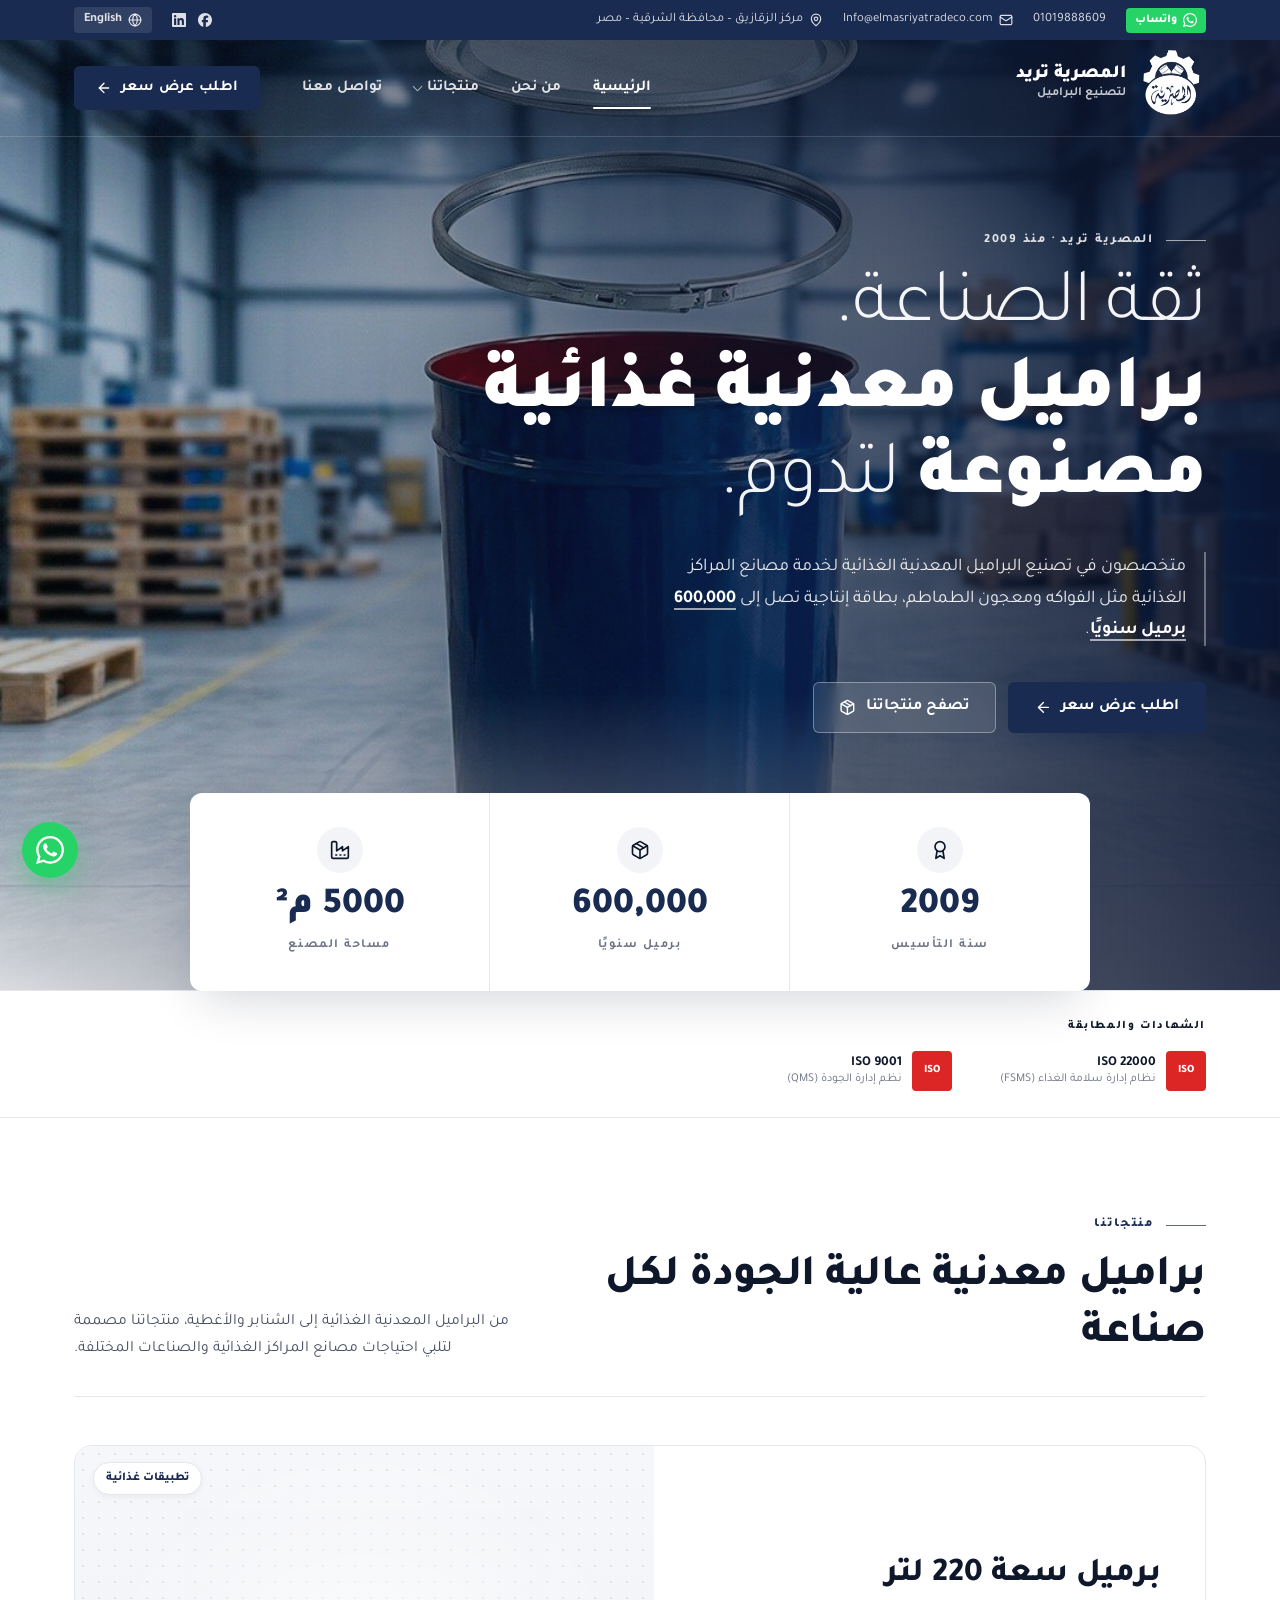
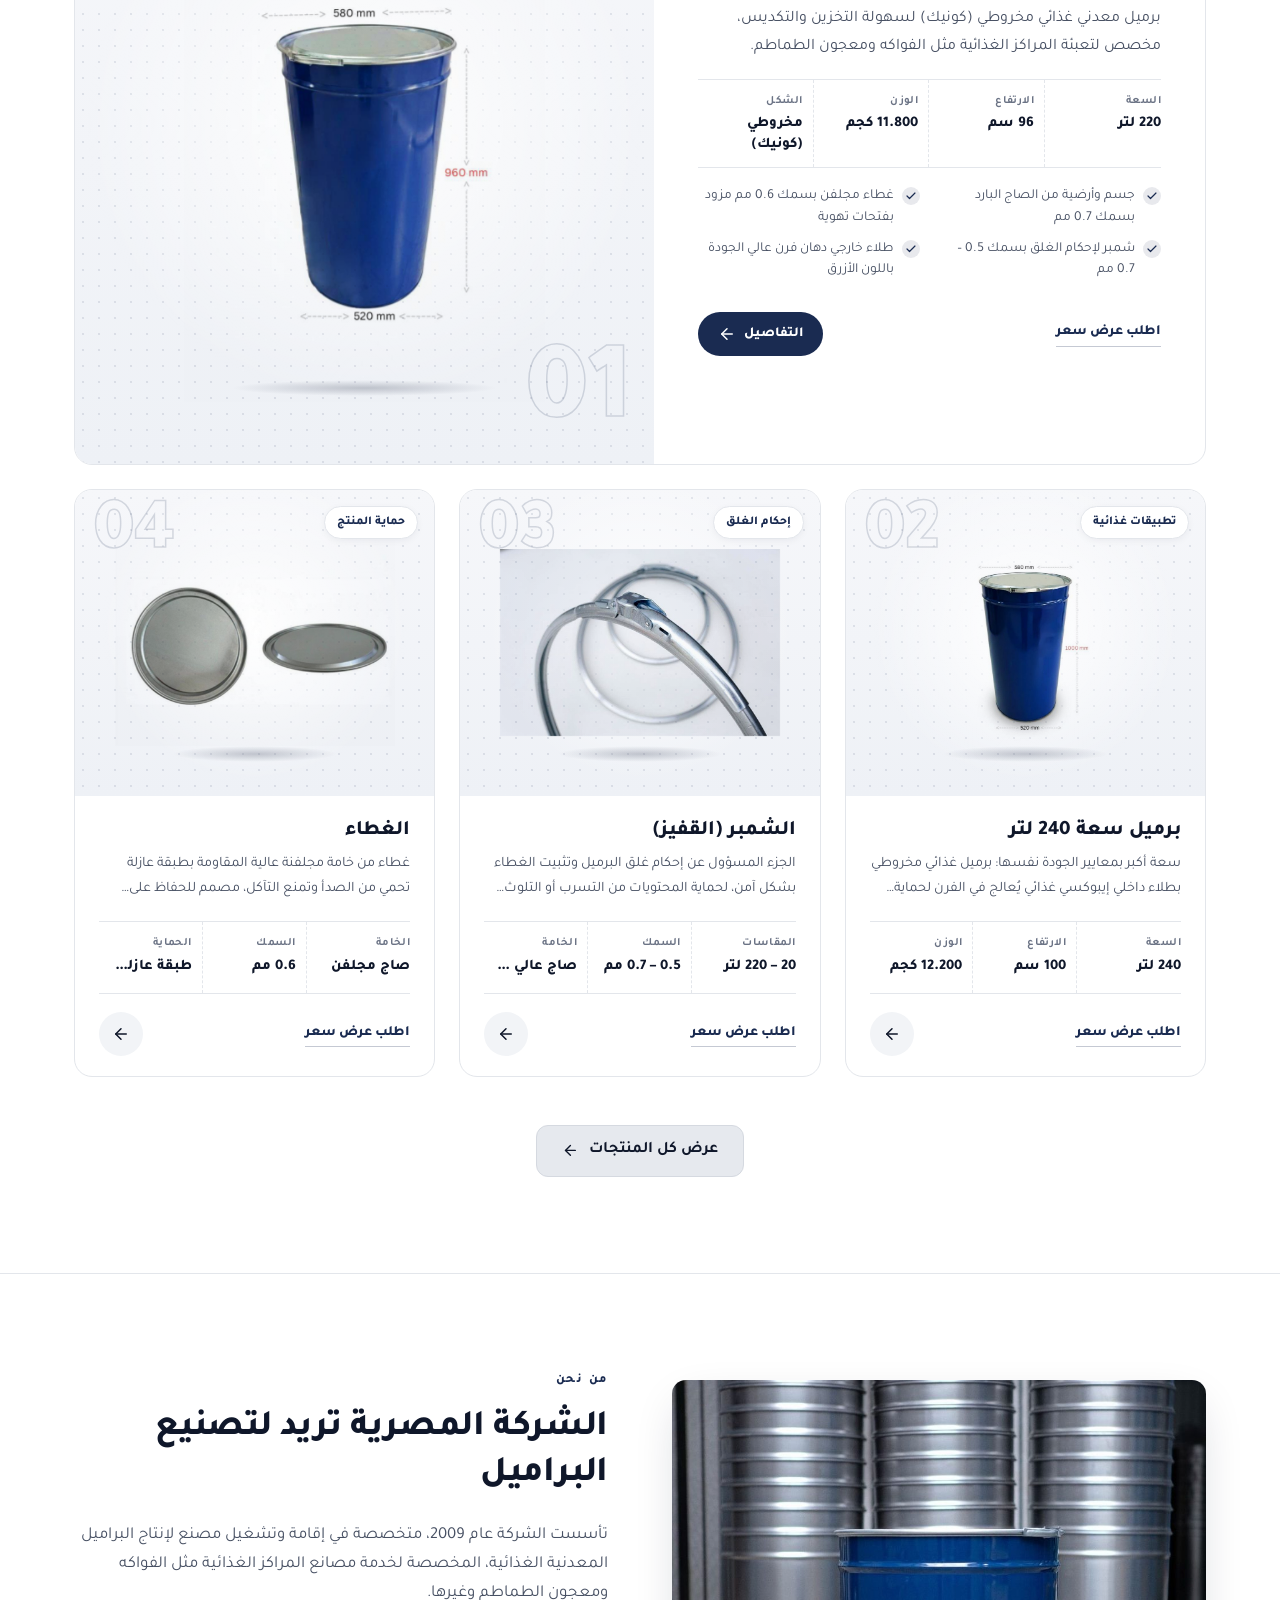
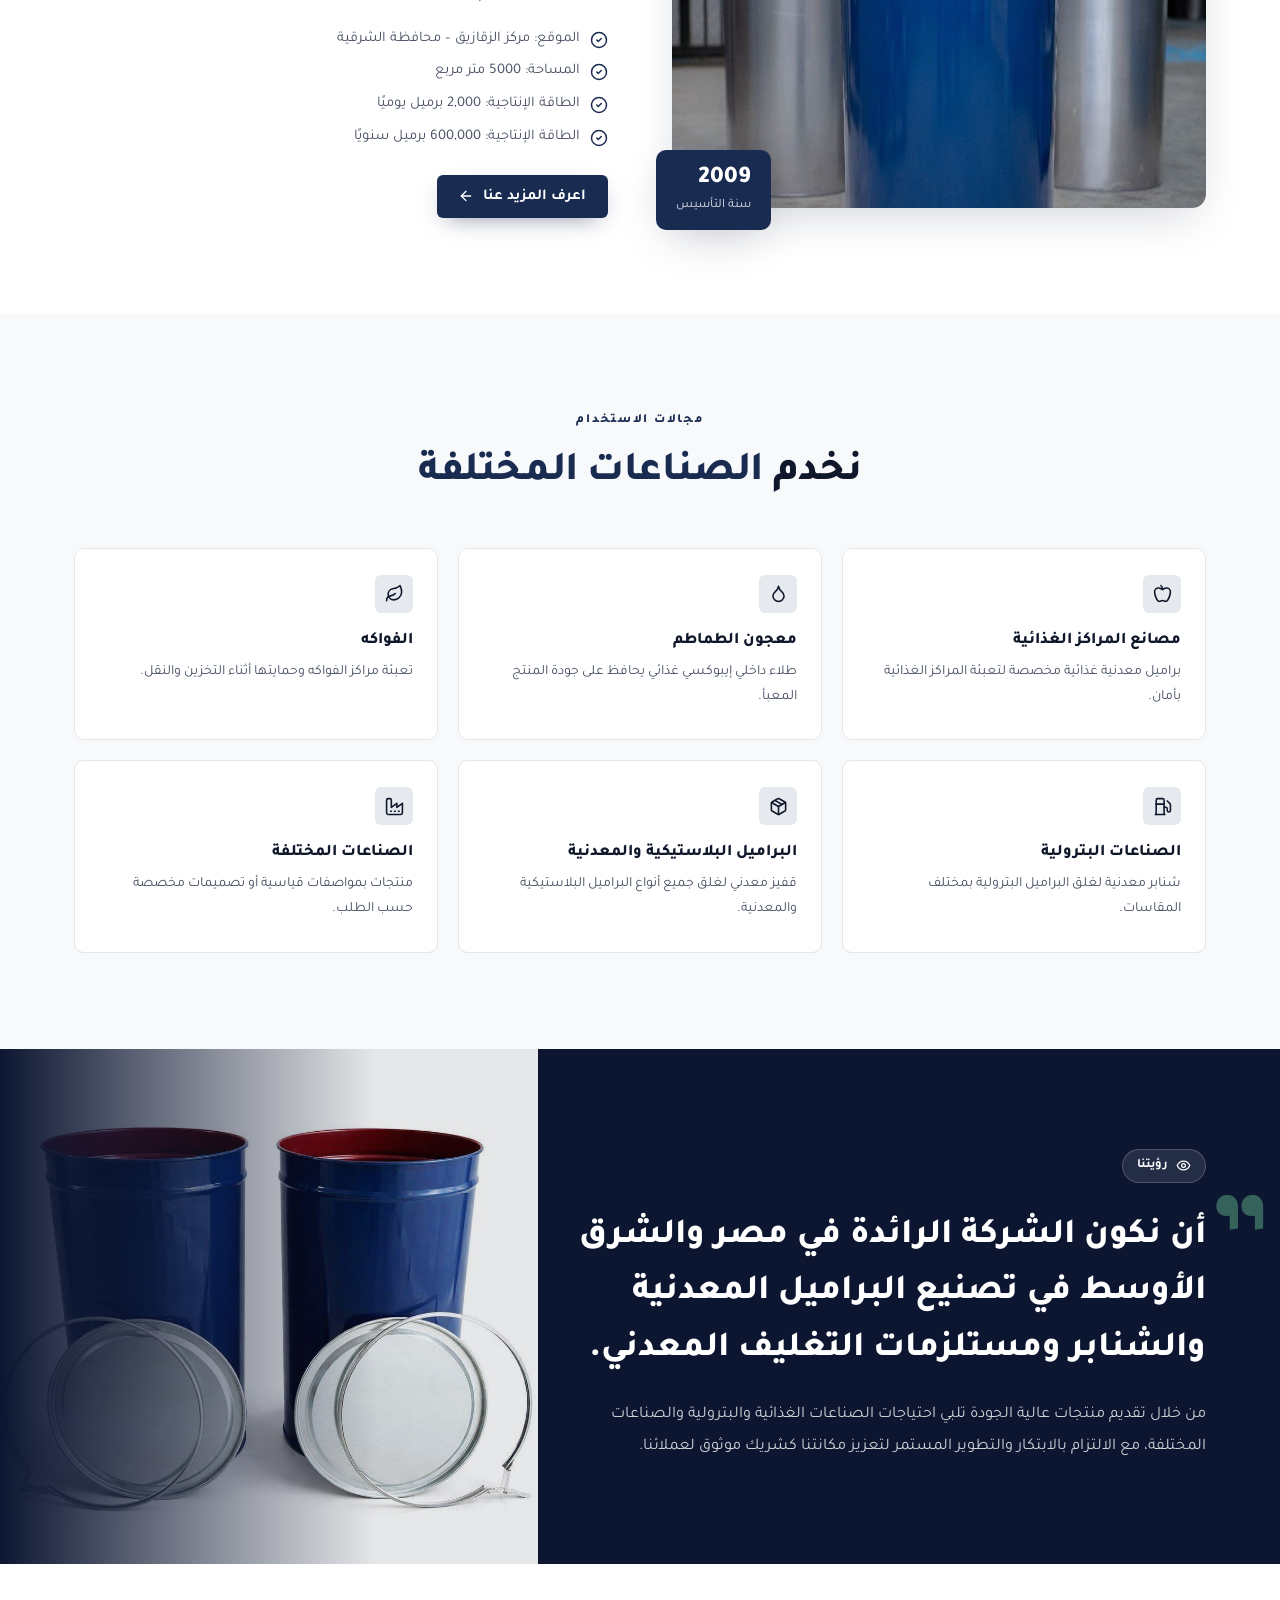
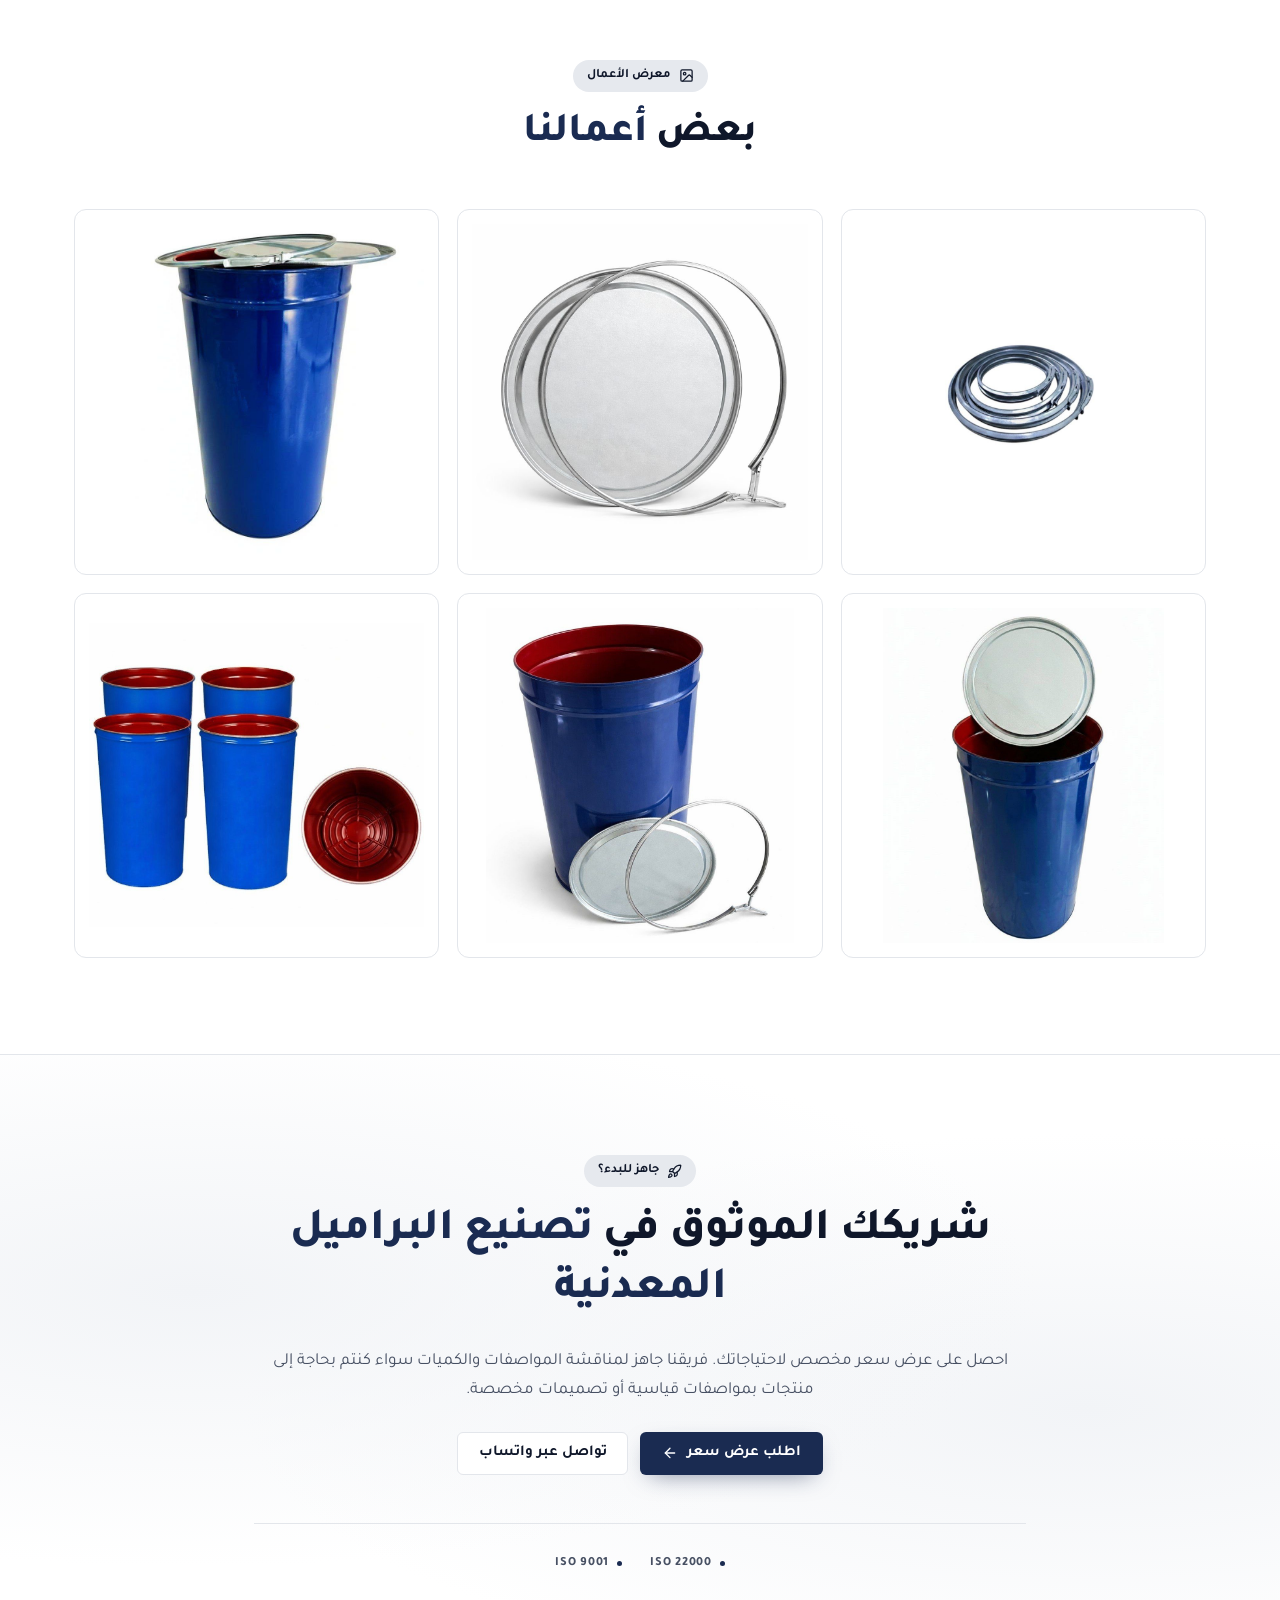
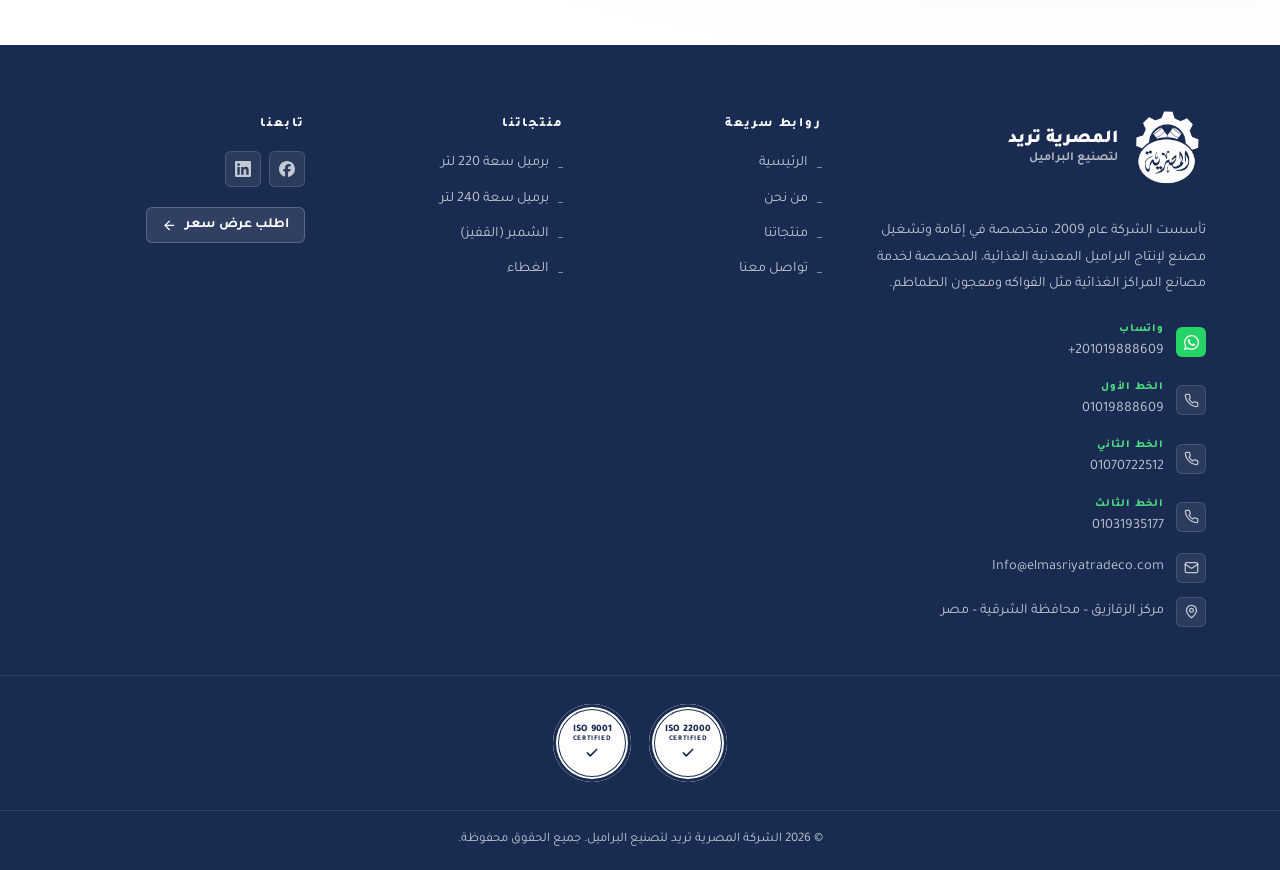
==== commit c8c1a20b: "Proofread Arabic copy and unify Tajawal typography" ====
--- a/index.html
+++ b/index.html
@@ -1,5 +1,5 @@
 <!doctype html>
-<html lang="en-US">
+<html lang="ar" dir="rtl">
 <head>
 <meta charset="UTF-8">
 <meta name="viewport" content="width=device-width, initial-scale=1">
@@ -31,7 +31,7 @@
 													<span class="tb-hide-md"><svg class="ico" viewBox="0 0 24 24" fill="none" stroke="currentColor" stroke-width="2" stroke-linecap="round" stroke-linejoin="round" aria-hidden="true"><path d="M20 10c0 6-8 12-8 12s-8-6-8-12a8 8 0 0 1 16 0Z"/><circle cx="12" cy="10" r="3"/></svg>مركز الزقازيق – محافظة الشرقية – مصر</span>
 							</div>
 			<div class="topbar-end">
-				<span class="tb-socials"><a href="https://www.facebook.com/profile.php?id=61586307887075" target="_blank" rel="noopener" aria-label="facebook"><svg class="ico" viewBox="0 0 24 24" fill="currentColor" aria-hidden="true"><path d="M9.101 23.691v-7.98H6.627v-3.667h2.474v-1.58c0-4.085 1.848-5.978 5.858-5.978.401 0 .955.042 1.468.103a8.68 8.68 0 0 1 1.141.195v3.325a8.623 8.623 0 0 0-.653-.036 26.805 26.805 0 0 0-.733-.009c-.707 0-1.259.096-1.675.309a1.686 1.686 0 0 0-.679.622c-.258.42-.374.995-.374 1.752v1.297h3.919l-.386 2.103-.287 1.564h-3.246v8.245C19.396 23.238 24 18.179 24 12.044c0-6.627-5.373-12-12-12s-12 5.373-12 12c0 5.628 3.874 10.35 9.101 11.647Z"/></svg></a><a href="https://www.linkedin.com/in/elmasriya-trade-8787613b3/" target="_blank" rel="noopener" aria-label="linkedin"><svg class="ico" viewBox="0 0 24 24" fill="currentColor" aria-hidden="true"><path d="M20.447 20.452h-3.554v-5.569c0-1.328-.027-3.037-1.852-3.037-1.853 0-2.136 1.445-2.136 2.939v5.667H9.351V9h3.414v1.561h.046c.477-.9 1.637-1.85 3.37-1.85 3.601 0 4.267 2.37 4.267 5.455v6.286zM5.337 7.433a2.062 2.062 0 0 1-2.063-2.065 2.064 2.064 0 1 1 2.063 2.065zm1.782 13.019H3.555V9h3.564v11.452zM22.225 0H1.771C.792 0 0 .774 0 1.729v20.542C0 23.227.792 24 1.771 24h20.451C23.2 24 24 23.227 24 22.271V1.729C24 .774 23.2 0 22.222 0h.003z"/></svg></a></span>
+				<span class="tb-socials"><a href="https://www.facebook.com/profile.php?id=61586307887075" target="_blank" rel="noopener" aria-label="فيسبوك"><svg class="ico" viewBox="0 0 24 24" fill="currentColor" aria-hidden="true"><path d="M9.101 23.691v-7.98H6.627v-3.667h2.474v-1.58c0-4.085 1.848-5.978 5.858-5.978.401 0 .955.042 1.468.103a8.68 8.68 0 0 1 1.141.195v3.325a8.623 8.623 0 0 0-.653-.036 26.805 26.805 0 0 0-.733-.009c-.707 0-1.259.096-1.675.309a1.686 1.686 0 0 0-.679.622c-.258.42-.374.995-.374 1.752v1.297h3.919l-.386 2.103-.287 1.564h-3.246v8.245C19.396 23.238 24 18.179 24 12.044c0-6.627-5.373-12-12-12s-12 5.373-12 12c0 5.628 3.874 10.35 9.101 11.647Z"/></svg></a><a href="https://www.linkedin.com/in/elmasriya-trade-8787613b3/" target="_blank" rel="noopener" aria-label="لينكد إن"><svg class="ico" viewBox="0 0 24 24" fill="currentColor" aria-hidden="true"><path d="M20.447 20.452h-3.554v-5.569c0-1.328-.027-3.037-1.852-3.037-1.853 0-2.136 1.445-2.136 2.939v5.667H9.351V9h3.414v1.561h.046c.477-.9 1.637-1.85 3.37-1.85 3.601 0 4.267 2.37 4.267 5.455v6.286zM5.337 7.433a2.062 2.062 0 0 1-2.063-2.065 2.064 2.064 0 1 1 2.063 2.065zm1.782 13.019H3.555V9h3.564v11.452zM22.225 0H1.771C.792 0 0 .774 0 1.729v20.542C0 23.227.792 24 1.771 24h20.451C23.2 24 24 23.227 24 22.271V1.729C24 .774 23.2 0 22.222 0h.003z"/></svg></a></span>
 									<a class="tb-lang" href="#"><svg class="ico" viewBox="0 0 24 24" fill="none" stroke="currentColor" stroke-width="2" stroke-linecap="round" stroke-linejoin="round" aria-hidden="true"><circle cx="12" cy="12" r="10"/><path d="M12 2a14.5 14.5 0 0 0 0 20 14.5 14.5 0 0 0 0-20"/><path d="M2 12h20"/></svg>English</a>
 							</div>
 		</div>
@@ -72,7 +72,7 @@
 		<p class="eyebrow line light">المصرية تريد · منذ 2009</p>		<h1>
 			<span class="h-light">ثقة الصناعة.</span>			<span class="h-bold">براميل معدنية غذائية</span>			<span class="h-bold">مصنوعة <em class="h-light">لتدوم.</em></span>
 		</h1>
-					<p class="hero-text">متخصصون في تصنيع البراميل المعدنية الغذائية لخدمة مصانع المركزات الغذائية مثل الفواكه ومعجون الطماطم، بطاقة إنتاجية تصل إلى <strong>600,000 برميل سنويًا</strong>.</p>
+					<p class="hero-text">متخصصون في تصنيع البراميل المعدنية الغذائية لخدمة مصانع المراكز الغذائية مثل الفواكه ومعجون الطماطم، بطاقة إنتاجية تصل إلى <strong>600,000 برميل سنويًا</strong>.</p>
 				<div class="btn-row">
 			<a class="btn btn-primary btn-lg" href="contact.html"><span>اطلب عرض سعر</span><svg class="ico" viewBox="0 0 24 24" fill="none" stroke="currentColor" stroke-width="2" stroke-linecap="round" stroke-linejoin="round" aria-hidden="true"><path d="m12 19-7-7 7-7"/><path d="M19 12H5"/></svg></a>			<a class="btn btn-glass btn-lg" href="products.html"><span>تصفح منتجاتنا</span><svg class="ico" viewBox="0 0 24 24" fill="none" stroke="currentColor" stroke-width="2" stroke-linecap="round" stroke-linejoin="round" aria-hidden="true"><path d="m7.5 4.27 9 5.15"/><path d="M21 8a2 2 0 0 0-1-1.73l-7-4a2 2 0 0 0-2 0l-7 4A2 2 0 0 0 3 8v8a2 2 0 0 0 1 1.73l7 4a2 2 0 0 0 2 0l7-4A2 2 0 0 0 21 16Z"/><path d="m3.3 7 8.7 5 8.7-5"/><path d="M12 22V12"/></svg></a>		</div>
 	</div>
@@ -112,7 +112,7 @@
 
 <section class="section products-section" id="products">
 	<div class="container">
-		<div class="section-head split reveal"><div><p class="eyebrow line">منتجاتنا</p><h2>براميل معدنية عالية الجودة لكل صناعة</h2></div><p class="lead">من البراميل المعدنية الغذائية إلى الشنابر والأغطية، منتجاتنا مصممة لتلبي احتياجات مصانع المركزات الغذائية والصناعات المختلفة.</p></div>						<div class="pgrid-v2">
+		<div class="section-head split reveal"><div><p class="eyebrow line">منتجاتنا</p><h2>براميل معدنية عالية الجودة لكل صناعة</h2></div><p class="lead">من البراميل المعدنية الغذائية إلى الشنابر والأغطية، منتجاتنا مصممة لتلبي احتياجات مصانع المراكز الغذائية والصناعات المختلفة.</p></div>						<div class="pgrid-v2">
 <article class="pc2 is-featured reveal">
 	<div class="pc2-stage">
 		<span class="pc2-num" aria-hidden="true">01</span>
@@ -121,7 +121,7 @@
 	</div>
 	<div class="pc2-body">
 		<h3><a class="pc2-link" href="product-barrel-220.html">برميل سعة 220 لتر</a></h3>
-		<p class="pc2-desc">برميل معدني غذائي مخروطي (كونيك) لسهولة التخزين والتكديس، مخصص لتعبئة المركزات الغذائية مثل الفواكه ومعجون الطماطم.</p>
+		<p class="pc2-desc">برميل معدني غذائي مخروطي (كونيك) لسهولة التخزين والتكديس، مخصص لتعبئة المراكز الغذائية مثل الفواكه ومعجون الطماطم.</p>
 		<dl class="pc2-specs"><div><dt>السعة</dt><dd>220 لتر</dd></div><div><dt>الارتفاع</dt><dd>96 سم</dd></div><div><dt>الوزن</dt><dd>11.800 كجم</dd></div><div><dt>الشكل</dt><dd>مخروطي (كونيك)</dd></div></dl>
 		<ul class="pc2-feats"><li><svg class="ico" viewBox="0 0 24 24" fill="none" stroke="currentColor" stroke-width="2.4" stroke-linecap="round" stroke-linejoin="round" aria-hidden="true"><path d="M20 6 9 17l-5-5"/></svg>جسم وأرضية من الصاج البارد بسمك 0.7 مم</li><li><svg class="ico" viewBox="0 0 24 24" fill="none" stroke="currentColor" stroke-width="2.4" stroke-linecap="round" stroke-linejoin="round" aria-hidden="true"><path d="M20 6 9 17l-5-5"/></svg>غطاء مجلفن بسمك 0.6 مم مزود بفتحات تهوية</li><li><svg class="ico" viewBox="0 0 24 24" fill="none" stroke="currentColor" stroke-width="2.4" stroke-linecap="round" stroke-linejoin="round" aria-hidden="true"><path d="M20 6 9 17l-5-5"/></svg>شمبر لإحكام الغلق بسمك 0.5 – 0.7 مم</li><li><svg class="ico" viewBox="0 0 24 24" fill="none" stroke="currentColor" stroke-width="2.4" stroke-linecap="round" stroke-linejoin="round" aria-hidden="true"><path d="M20 6 9 17l-5-5"/></svg>طلاء خارجي دهان فرن عالي الجودة باللون الأزرق</li></ul>
 		<div class="pc2-foot">
@@ -138,7 +138,7 @@
 	</div>
 	<div class="pc2-body">
 		<h3><a class="pc2-link" href="product-barrel-240.html">برميل سعة 240 لتر</a></h3>
-		<p class="pc2-desc">سعة أكبر بنفس معايير الجودة: برميل غذائي مخروطي بطلاء داخلي إيبوكسي غذائي فرن لحماية المنتج المعبأ.</p>
+		<p class="pc2-desc">سعة أكبر بمعايير الجودة نفسها: برميل غذائي مخروطي بطلاء داخلي إيبوكسي غذائي يُعالج في الفرن لحماية المنتج المعبأ.</p>
 		<dl class="pc2-specs"><div><dt>السعة</dt><dd>240 لتر</dd></div><div><dt>الارتفاع</dt><dd>100 سم</dd></div><div><dt>الوزن</dt><dd>12.200 كجم</dd></div><div><dt>الشكل</dt><dd>مخروطي (كونيك)</dd></div></dl>
 		<div class="pc2-foot">
 			<a class="pc2-quote" href="contact.html?product=%D8%A8%D8%B1%D9%85%D9%8A%D9%84%20%D8%B3%D8%B9%D8%A9%20240%20%D9%84%D8%AA%D8%B1#quote-form">اطلب عرض سعر</a>
@@ -190,7 +190,7 @@
 					</div>
 		<div class="sm-text reveal">
 			<p class="eyebrow">من نحن</p>			<h2>الشركة المصرية تريد لتصنيع البراميل</h2>
-			<div class="prose-lg"><p>تأسست الشركة عام 2009، متخصصة في إقامة وتشغيل مصنع لإنتاج البراميل المعدنية الغذائية، المخصصة لخدمة مصانع المركزات الغذائية مثل: (الفواكه – معجون الطماطم – وغيرها).</p>
+			<div class="prose-lg"><p>تأسست الشركة عام 2009، متخصصة في إقامة وتشغيل مصنع لإنتاج البراميل المعدنية الغذائية، المخصصة لخدمة مصانع المراكز الغذائية مثل الفواكه ومعجون الطماطم وغيرها.</p>
 </div>
 									<ul class="checklist">
 				<li><svg class="ico" viewBox="0 0 24 24" fill="none" stroke="currentColor" stroke-width="2" stroke-linecap="round" stroke-linejoin="round" aria-hidden="true"><circle cx="12" cy="12" r="10"/><path d="m9 12 2 2 4-4"/></svg>الموقع: مركز الزقازيق – محافظة الشرقية</li><li><svg class="ico" viewBox="0 0 24 24" fill="none" stroke="currentColor" stroke-width="2" stroke-linecap="round" stroke-linejoin="round" aria-hidden="true"><circle cx="12" cy="12" r="10"/><path d="m9 12 2 2 4-4"/></svg>المساحة: 5000 متر مربع</li><li><svg class="ico" viewBox="0 0 24 24" fill="none" stroke="currentColor" stroke-width="2" stroke-linecap="round" stroke-linejoin="round" aria-hidden="true"><circle cx="12" cy="12" r="10"/><path d="m9 12 2 2 4-4"/></svg>الطاقة الإنتاجية: 2,000 برميل يوميًا</li><li><svg class="ico" viewBox="0 0 24 24" fill="none" stroke="currentColor" stroke-width="2" stroke-linecap="round" stroke-linejoin="round" aria-hidden="true"><circle cx="12" cy="12" r="10"/><path d="m9 12 2 2 4-4"/></svg>الطاقة الإنتاجية: 600,000 برميل سنويًا</li>			</ul>
@@ -202,8 +202,8 @@
 	<div class="container">
 		<div class="section-head center reveal"><p class="eyebrow">مجالات الاستخدام</p><h2>نخدم <span class="hl">الصناعات المختلفة</span></h2></div>		<div class="card-grid cols-3">
 						<div class="icon-card reveal">
-				<span class="ic-ico"><svg class="ico" viewBox="0 0 24 24" fill="none" stroke="currentColor" stroke-width="2" stroke-linecap="round" stroke-linejoin="round" aria-hidden="true"><path d="M12 20.94c1.5 0 2.75 1.06 4 1.06 3 0 6-8 6-12.22A4.91 4.91 0 0 0 17 5c-2.22 0-4 1.44-5 2-1-.56-2.78-2-5-2a4.9 4.9 0 0 0-5 4.78C2 14 5 22 8 22c1.25 0 2.5-1.06 4-1.06Z"/><path d="M10 2c1 .5 2 2 2 5"/></svg></span>				<h3>مصانع المركزات الغذائية</h3>
-				<p>براميل معدنية غذائية مخصصة لتعبئة المركزات الغذائية بأمان.</p>
+				<span class="ic-ico"><svg class="ico" viewBox="0 0 24 24" fill="none" stroke="currentColor" stroke-width="2" stroke-linecap="round" stroke-linejoin="round" aria-hidden="true"><path d="M12 20.94c1.5 0 2.75 1.06 4 1.06 3 0 6-8 6-12.22A4.91 4.91 0 0 0 17 5c-2.22 0-4 1.44-5 2-1-.56-2.78-2-5-2a4.9 4.9 0 0 0-5 4.78C2 14 5 22 8 22c1.25 0 2.5-1.06 4-1.06Z"/><path d="M10 2c1 .5 2 2 2 5"/></svg></span>				<h3>مصانع المراكز الغذائية</h3>
+				<p>براميل معدنية غذائية مخصصة لتعبئة المراكز الغذائية بأمان.</p>
 			</div>
 						<div class="icon-card reveal">
 				<span class="ic-ico"><svg class="ico" viewBox="0 0 24 24" fill="none" stroke="currentColor" stroke-width="2" stroke-linecap="round" stroke-linejoin="round" aria-hidden="true"><path d="M12 22a7 7 0 0 0 7-7c0-2-1-3.9-3-5.5s-3.5-4-4-6.5c-.5 2.5-2 4.9-4 6.5C6 11.1 5 13 5 15a7 7 0 0 0 7 7z"/></svg></span>				<h3>معجون الطماطم</h3>
@@ -211,7 +211,7 @@
 			</div>
 						<div class="icon-card reveal">
 				<span class="ic-ico"><svg class="ico" viewBox="0 0 24 24" fill="none" stroke="currentColor" stroke-width="2" stroke-linecap="round" stroke-linejoin="round" aria-hidden="true"><path d="M11 20A7 7 0 0 1 9.8 6.1C15.5 5 17 4.48 19 2c1 2 2 4.18 2 8 0 5.5-4.78 10-10 10Z"/><path d="M2 21c0-3 1.85-5.36 5.08-6C9.5 14.52 12 13 13 12"/></svg></span>				<h3>الفواكه</h3>
-				<p>تعبئة مركزات الفواكه وحمايتها أثناء التخزين والنقل.</p>
+				<p>تعبئة مراكز الفواكه وحمايتها أثناء التخزين والنقل.</p>
 			</div>
 						<div class="icon-card reveal">
 				<span class="ic-ico"><svg class="ico" viewBox="0 0 24 24" fill="none" stroke="currentColor" stroke-width="2" stroke-linecap="round" stroke-linejoin="round" aria-hidden="true"><path d="M3 22h12"/><path d="M4 9h10"/><path d="M14 22V4a2 2 0 0 0-2-2H6a2 2 0 0 0-2 2v18"/><path d="M14 13h2a2 2 0 0 1 2 2v2a2 2 0 0 0 2 2 2 2 0 0 0 2-2V9.83a2 2 0 0 0-.59-1.42L18 5"/></svg></span>				<h3>الصناعات البترولية</h3>
@@ -243,7 +243,7 @@
 <section class="section works-section">
 	<div class="container">
 		<div class="section-head center reveal">
-			<span class="pill"><svg class="ico" viewBox="0 0 24 24" fill="none" stroke="currentColor" stroke-width="2" stroke-linecap="round" stroke-linejoin="round" aria-hidden="true"><rect width="18" height="18" x="3" y="3" rx="2"/><circle cx="9" cy="9" r="2"/><path d="m21 15-3.086-3.086a2 2 0 0 0-2.828 0L6 21"/></svg>معرض الأعمال</span>			<h2>بعض من <span class="hl">أعمالنا</span></h2>
+			<span class="pill"><svg class="ico" viewBox="0 0 24 24" fill="none" stroke="currentColor" stroke-width="2" stroke-linecap="round" stroke-linejoin="round" aria-hidden="true"><rect width="18" height="18" x="3" y="3" rx="2"/><circle cx="9" cy="9" r="2"/><path d="m21 15-3.086-3.086a2 2 0 0 0-2.828 0L6 21"/></svg>معرض الأعمال</span>			<h2>بعض <span class="hl">أعمالنا</span></h2>
 					</div>
 		<div class="works-grid" data-lightbox>
 							<a class="work-item reveal" href="assets/img/demo/work-1.jpg"><img src="assets/img/demo/work-1.jpg" alt="" loading="lazy" decoding="async"><span class="work-zoom"><svg class="ico" viewBox="0 0 24 24" fill="none" stroke="currentColor" stroke-width="2" stroke-linecap="round" stroke-linejoin="round" aria-hidden="true"><path d="M2 12s3-7 10-7 10 7 10 7-3 7-10 7-10-7-10-7Z"/><circle cx="12" cy="12" r="3"/></svg></span></a>
@@ -271,7 +271,7 @@
 <footer class="site-footer">
 	<div class="container footer-grid">
 		<div class="footer-brand">
-			<a class="brand" href="index.html"><img src="assets/img/logo-white.png" alt="المصرية تريد" class="brand-logo"><span class="brand-text"><strong>المصرية تريد</strong><small>لتصنيع البراميل</small></span></a>			<p>تأسست الشركة عام 2009، متخصصة في إقامة وتشغيل مصنع لإنتاج البراميل المعدنية الغذائية، المخصصة لخدمة مصانع المركزات الغذائية مثل الفواكه ومعجون الطماطم.</p>
+			<a class="brand" href="index.html"><img src="assets/img/logo-white.png" alt="المصرية تريد" class="brand-logo"><span class="brand-text"><strong>المصرية تريد</strong><small>لتصنيع البراميل</small></span></a>			<p>تأسست الشركة عام 2009، متخصصة في إقامة وتشغيل مصنع لإنتاج البراميل المعدنية الغذائية، المخصصة لخدمة مصانع المراكز الغذائية مثل الفواكه ومعجون الطماطم.</p>
 			<ul class="footer-contacts">
 								<li><span class="fc-ico is-green"><svg class="ico" viewBox="0 0 24 24" fill="currentColor" aria-hidden="true"><path d="M17.472 14.382c-.297-.149-1.758-.867-2.03-.967-.273-.099-.471-.148-.67.15-.197.297-.767.966-.94 1.164-.173.199-.347.223-.644.075-.297-.15-1.255-.463-2.39-1.475-.883-.788-1.48-1.761-1.653-2.059-.173-.297-.018-.458.13-.606.134-.133.298-.347.446-.52.149-.174.198-.298.298-.497.099-.198.05-.371-.025-.52-.075-.149-.669-1.612-.916-2.207-.242-.579-.487-.5-.669-.51-.173-.008-.371-.01-.57-.01-.198 0-.52.074-.792.372-.272.297-1.04 1.016-1.04 2.479 0 1.462 1.065 2.875 1.213 3.074.149.198 2.096 3.2 5.077 4.487.709.306 1.262.489 1.694.625.712.227 1.36.195 1.871.118.571-.085 1.758-.719 2.006-1.413.248-.694.248-1.289.173-1.413-.074-.124-.272-.198-.57-.347m-5.421 7.403h-.004a9.87 9.87 0 0 1-5.031-1.378l-.361-.214-3.741.982.998-3.648-.235-.374a9.86 9.86 0 0 1-1.51-5.26c.001-5.45 4.436-9.884 9.888-9.884 2.64 0 5.122 1.03 6.988 2.898a9.825 9.825 0 0 1 2.893 6.994c-.003 5.45-4.437 9.884-9.885 9.884m8.413-18.297A11.815 11.815 0 0 0 12.05 0C5.495 0 .16 5.335.157 11.892c0 2.096.547 4.142 1.588 5.945L.057 24l6.305-1.654a11.882 11.882 0 0 0 5.683 1.448h.005c6.554 0 11.89-5.335 11.893-11.893a11.821 11.821 0 0 0-3.48-8.413Z"/></svg></span><div><small>واتساب</small><a href="https://wa.me/201019888609" target="_blank" rel="noopener" dir="ltr">+201019888609</a></div></li>
 																	<li><span class="fc-ico"><svg class="ico" viewBox="0 0 24 24" fill="none" stroke="currentColor" stroke-width="2" stroke-linecap="round" stroke-linejoin="round" aria-hidden="true"><path d="M22 16.92v3a2 2 0 0 1-2.18 2 19.79 19.79 0 0 1-8.63-3.07 19.5 19.5 0 0 1-6-6 19.79 19.79 0 0 1-3.07-8.67A2 2 0 0 1 4.11 2h3a2 2 0 0 1 2 1.72 12.84 12.84 0 0 0 .7 2.81 2 2 0 0 1-.45 2.11L8.09 9.91a16 16 0 0 0 6 6l1.27-1.27a2 2 0 0 1 2.11-.45 12.84 12.84 0 0 0 2.81.7A2 2 0 0 1 22 16.92z"/></svg></span><div><small>الخط الأول</small><a href="tel:01019888609" dir="ltr">01019888609</a></div></li>
@@ -302,7 +302,7 @@
 
 		<div class="footer-col">
 			<h4>تابعنا</h4>
-			<div class="footer-socials"><a href="https://www.facebook.com/profile.php?id=61586307887075" target="_blank" rel="noopener" aria-label="facebook"><svg class="ico" viewBox="0 0 24 24" fill="currentColor" aria-hidden="true"><path d="M9.101 23.691v-7.98H6.627v-3.667h2.474v-1.58c0-4.085 1.848-5.978 5.858-5.978.401 0 .955.042 1.468.103a8.68 8.68 0 0 1 1.141.195v3.325a8.623 8.623 0 0 0-.653-.036 26.805 26.805 0 0 0-.733-.009c-.707 0-1.259.096-1.675.309a1.686 1.686 0 0 0-.679.622c-.258.42-.374.995-.374 1.752v1.297h3.919l-.386 2.103-.287 1.564h-3.246v8.245C19.396 23.238 24 18.179 24 12.044c0-6.627-5.373-12-12-12s-12 5.373-12 12c0 5.628 3.874 10.35 9.101 11.647Z"/></svg></a><a href="https://www.linkedin.com/in/elmasriya-trade-8787613b3/" target="_blank" rel="noopener" aria-label="linkedin"><svg class="ico" viewBox="0 0 24 24" fill="currentColor" aria-hidden="true"><path d="M20.447 20.452h-3.554v-5.569c0-1.328-.027-3.037-1.852-3.037-1.853 0-2.136 1.445-2.136 2.939v5.667H9.351V9h3.414v1.561h.046c.477-.9 1.637-1.85 3.37-1.85 3.601 0 4.267 2.37 4.267 5.455v6.286zM5.337 7.433a2.062 2.062 0 0 1-2.063-2.065 2.064 2.064 0 1 1 2.063 2.065zm1.782 13.019H3.555V9h3.564v11.452zM22.225 0H1.771C.792 0 0 .774 0 1.729v20.542C0 23.227.792 24 1.771 24h20.451C23.2 24 24 23.227 24 22.271V1.729C24 .774 23.2 0 22.222 0h.003z"/></svg></a></div>
+			<div class="footer-socials"><a href="https://www.facebook.com/profile.php?id=61586307887075" target="_blank" rel="noopener" aria-label="فيسبوك"><svg class="ico" viewBox="0 0 24 24" fill="currentColor" aria-hidden="true"><path d="M9.101 23.691v-7.98H6.627v-3.667h2.474v-1.58c0-4.085 1.848-5.978 5.858-5.978.401 0 .955.042 1.468.103a8.68 8.68 0 0 1 1.141.195v3.325a8.623 8.623 0 0 0-.653-.036 26.805 26.805 0 0 0-.733-.009c-.707 0-1.259.096-1.675.309a1.686 1.686 0 0 0-.679.622c-.258.42-.374.995-.374 1.752v1.297h3.919l-.386 2.103-.287 1.564h-3.246v8.245C19.396 23.238 24 18.179 24 12.044c0-6.627-5.373-12-12-12s-12 5.373-12 12c0 5.628 3.874 10.35 9.101 11.647Z"/></svg></a><a href="https://www.linkedin.com/in/elmasriya-trade-8787613b3/" target="_blank" rel="noopener" aria-label="لينكد إن"><svg class="ico" viewBox="0 0 24 24" fill="currentColor" aria-hidden="true"><path d="M20.447 20.452h-3.554v-5.569c0-1.328-.027-3.037-1.852-3.037-1.853 0-2.136 1.445-2.136 2.939v5.667H9.351V9h3.414v1.561h.046c.477-.9 1.637-1.85 3.37-1.85 3.601 0 4.267 2.37 4.267 5.455v6.286zM5.337 7.433a2.062 2.062 0 0 1-2.063-2.065 2.064 2.064 0 1 1 2.063 2.065zm1.782 13.019H3.555V9h3.564v11.452zM22.225 0H1.771C.792 0 0 .774 0 1.729v20.542C0 23.227.792 24 1.771 24h20.451C23.2 24 24 23.227 24 22.271V1.729C24 .774 23.2 0 22.222 0h.003z"/></svg></a></div>
 						<a class="btn btn-light btn-sm" href="contact.html"><span>اطلب عرض سعر</span><svg class="ico" viewBox="0 0 24 24" fill="none" stroke="currentColor" stroke-width="2" stroke-linecap="round" stroke-linejoin="round" aria-hidden="true"><path d="m12 19-7-7 7-7"/><path d="M19 12H5"/></svg></a>		</div>
 	</div>
 
--- a/assets/css/main.css
+++ b/assets/css/main.css
@@ -48,7 +48,7 @@
 .h3 { font-size: 1.35rem; }
 p { margin: 0 0 1em; }
 ul { margin: 0; padding: 0; list-style: none; }
-button, input, select, textarea { font: inherit; color: inherit; }
+button, input, select, textarea, optgroup, option { font: inherit; color: inherit; }
 .ico { width: 1em; height: 1em; flex: none; }
 .container { width: 100%; max-width: var(--container); margin-inline: auto; padding-inline: 24px; }
 .skip-link { position: absolute; inset-inline-start: -9999px; top: 8px; z-index: 999; background: var(--primary); color: #fff; padding: 8px 14px; border-radius: 6px; }
@@ -576,7 +576,10 @@
 
 @media (max-width: 960px) {
 	.section { padding: 72px 0; }
+	.header-actions { margin-inline-start: auto; }
 	.nav-toggle { display: inline-flex; }
+	/* Keep the entire header stacking context above the page backdrop. */
+	.nav-open .site-top { z-index: 80; }
 	.main-nav {
 		position: fixed; top: 0; bottom: 0; inset-inline-end: 0; width: min(340px, 86vw); background: #fff; z-index: 80;
 		padding: 90px 24px 30px; overflow-y: auto; box-shadow: var(--shadow-lg);
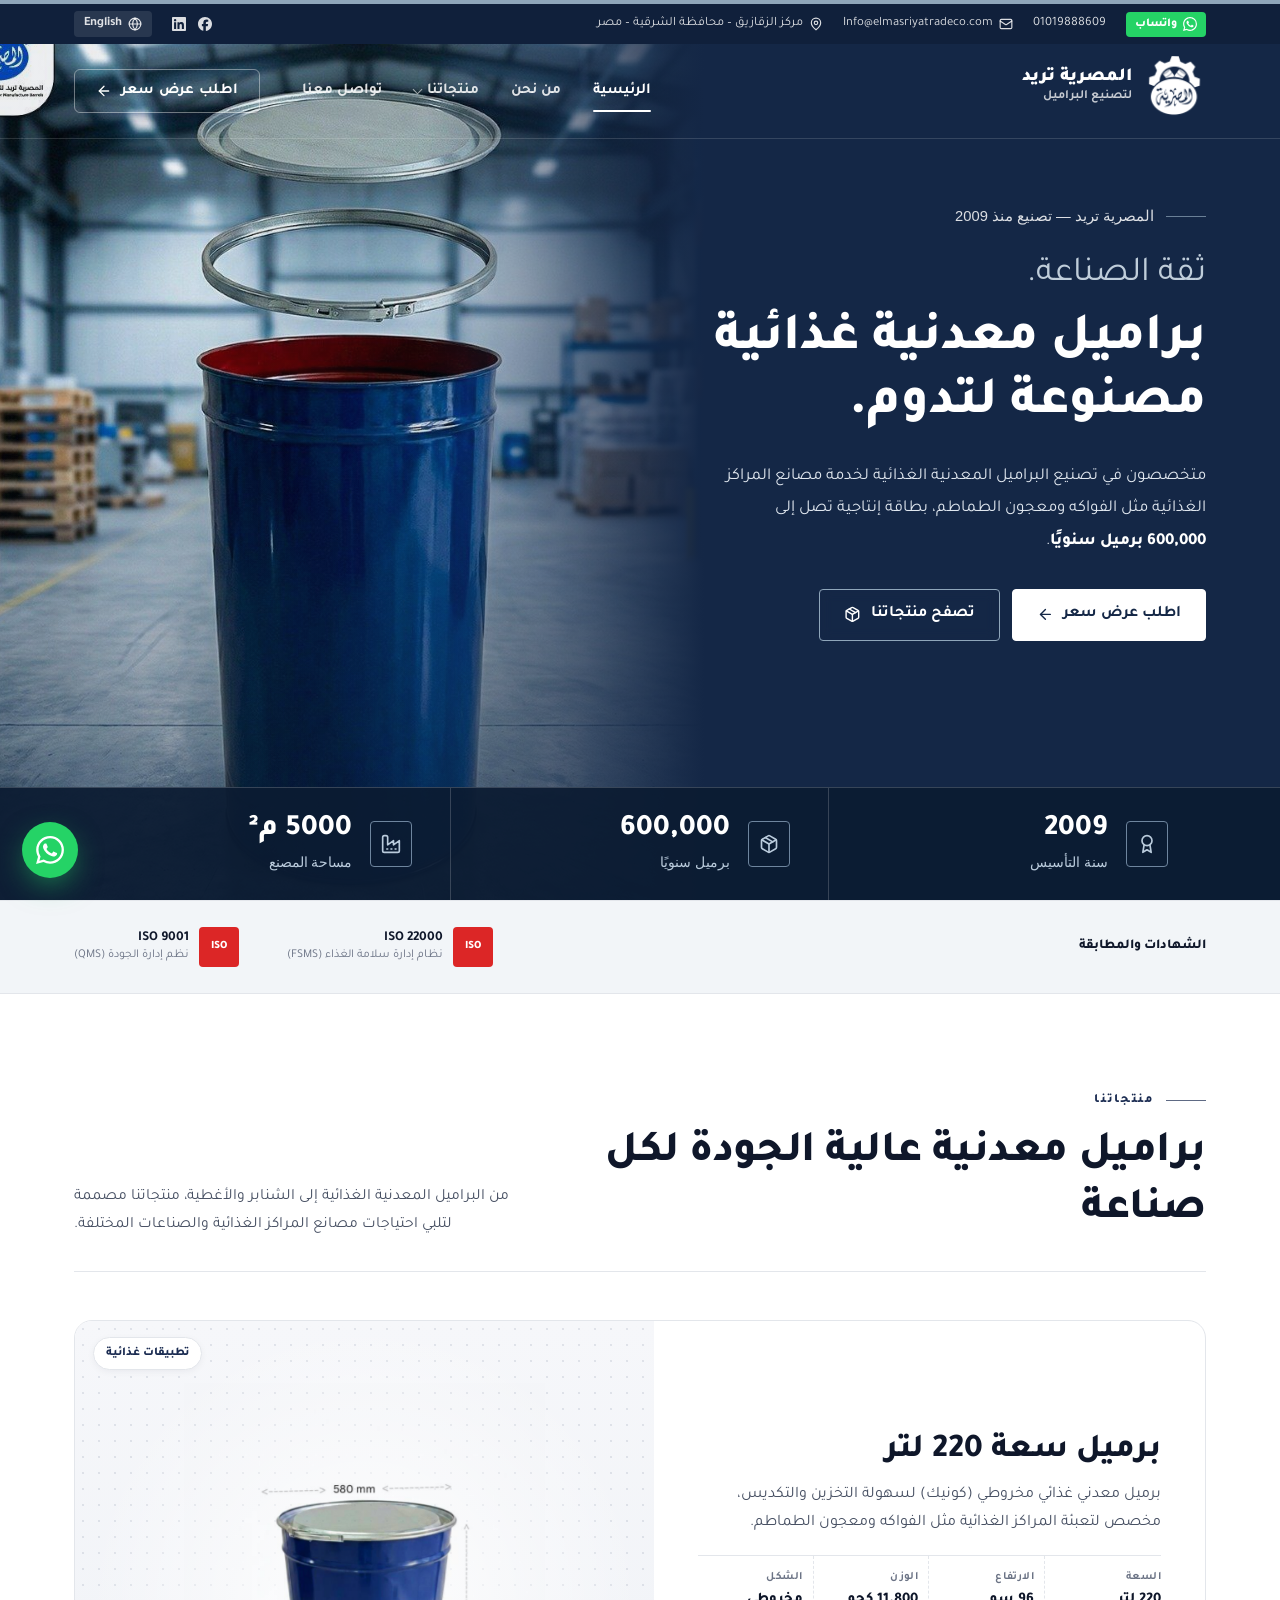
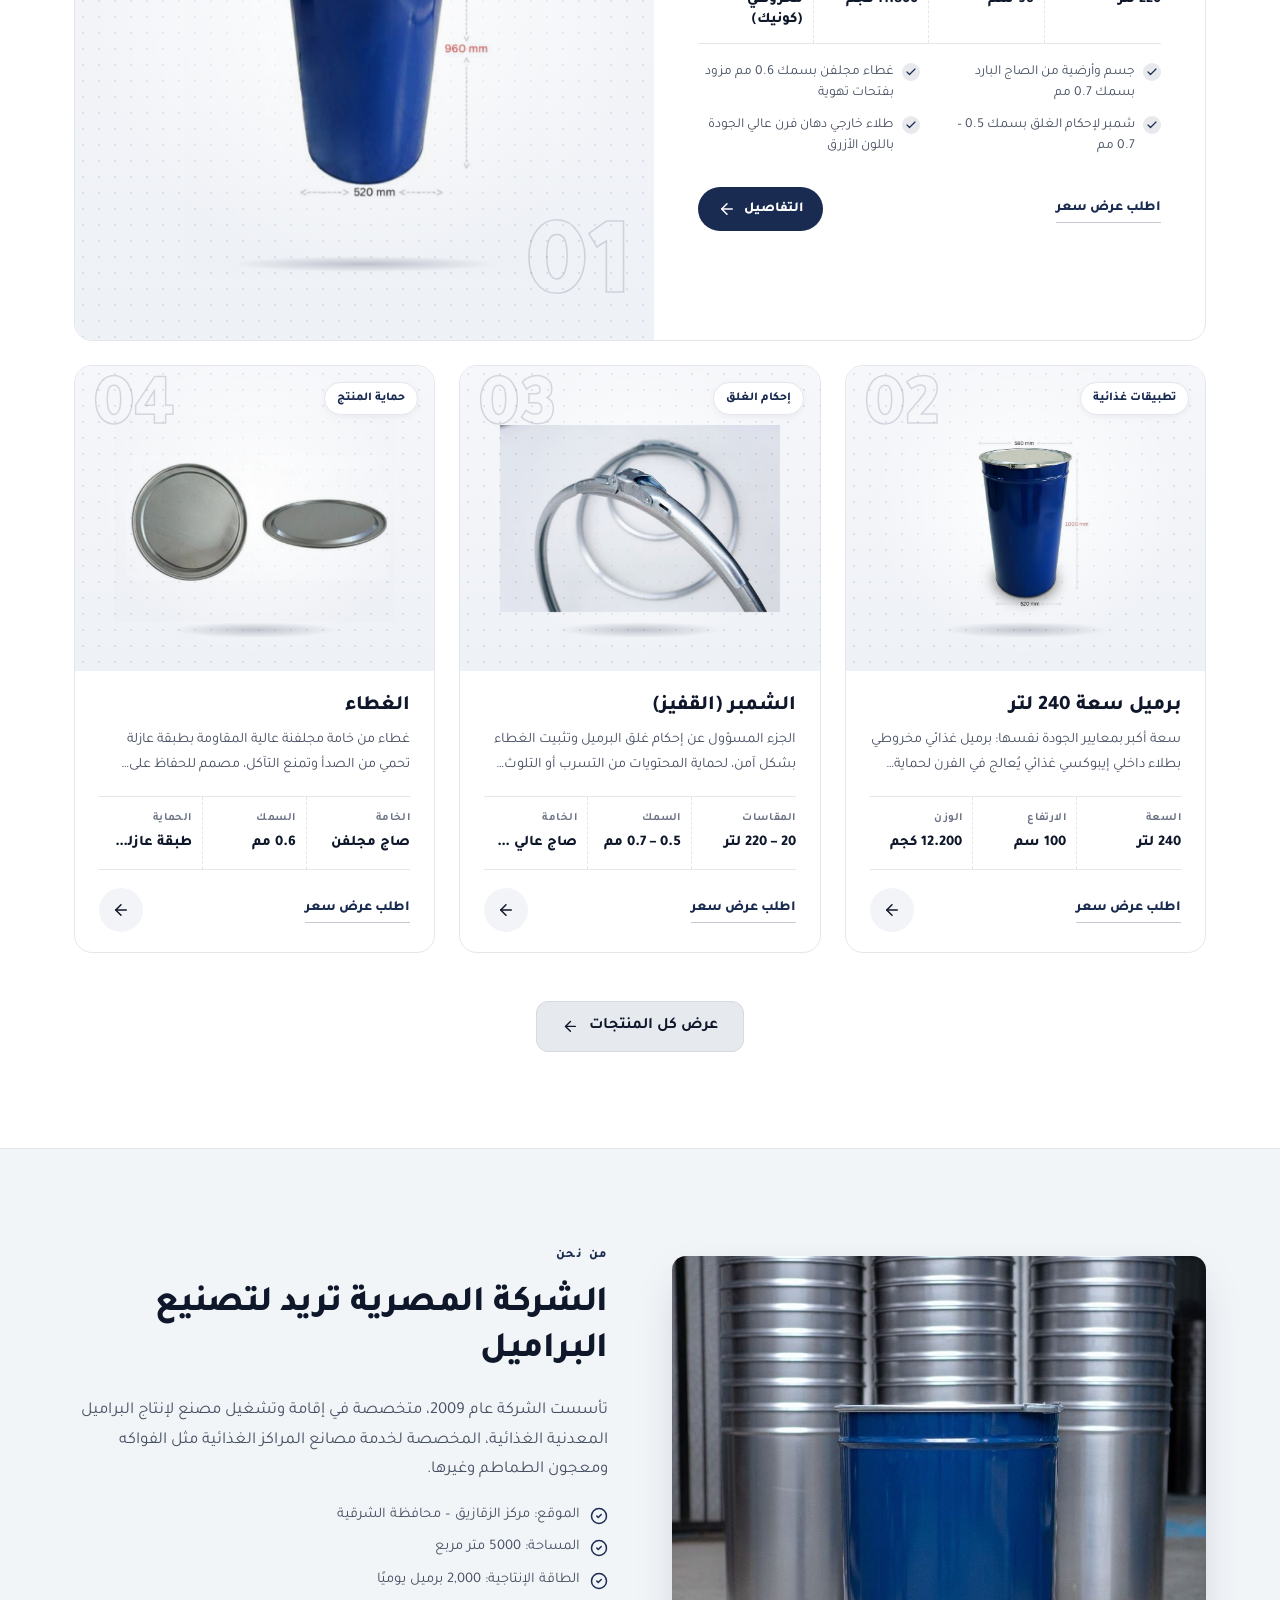
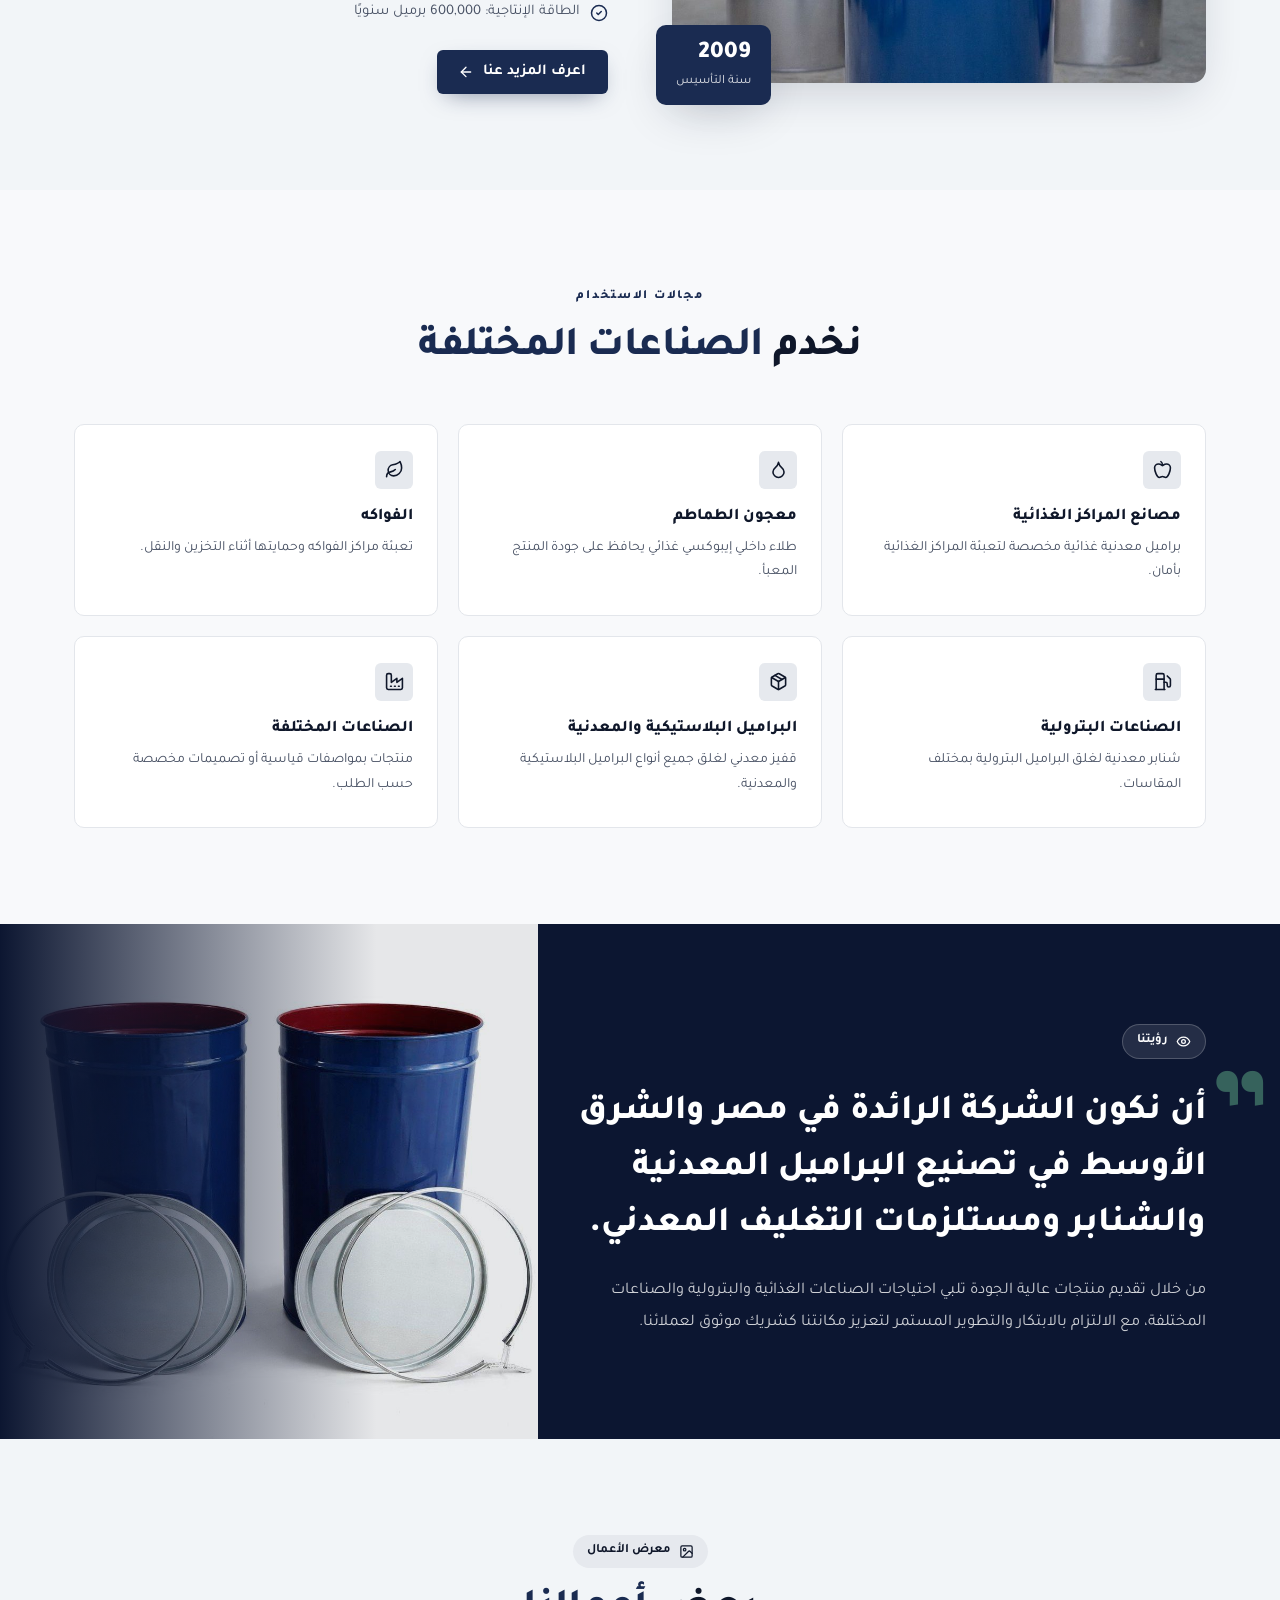
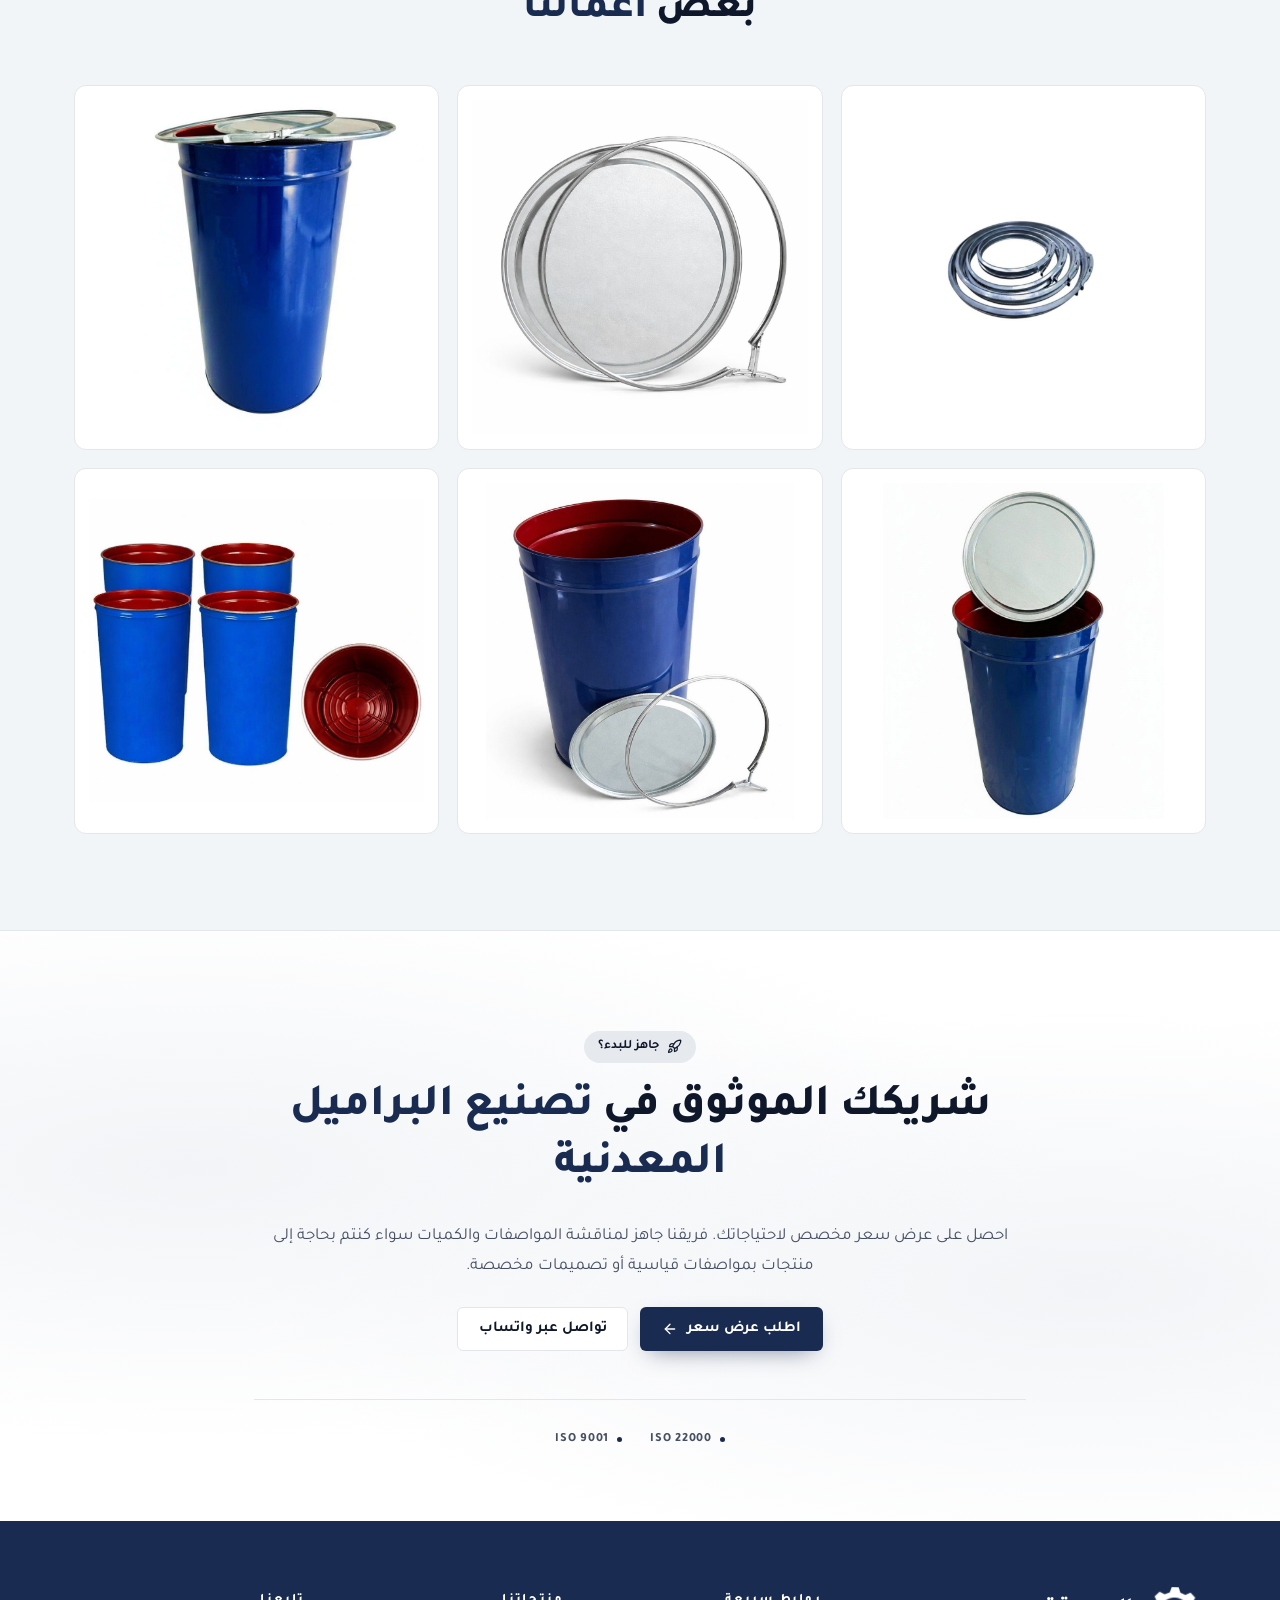
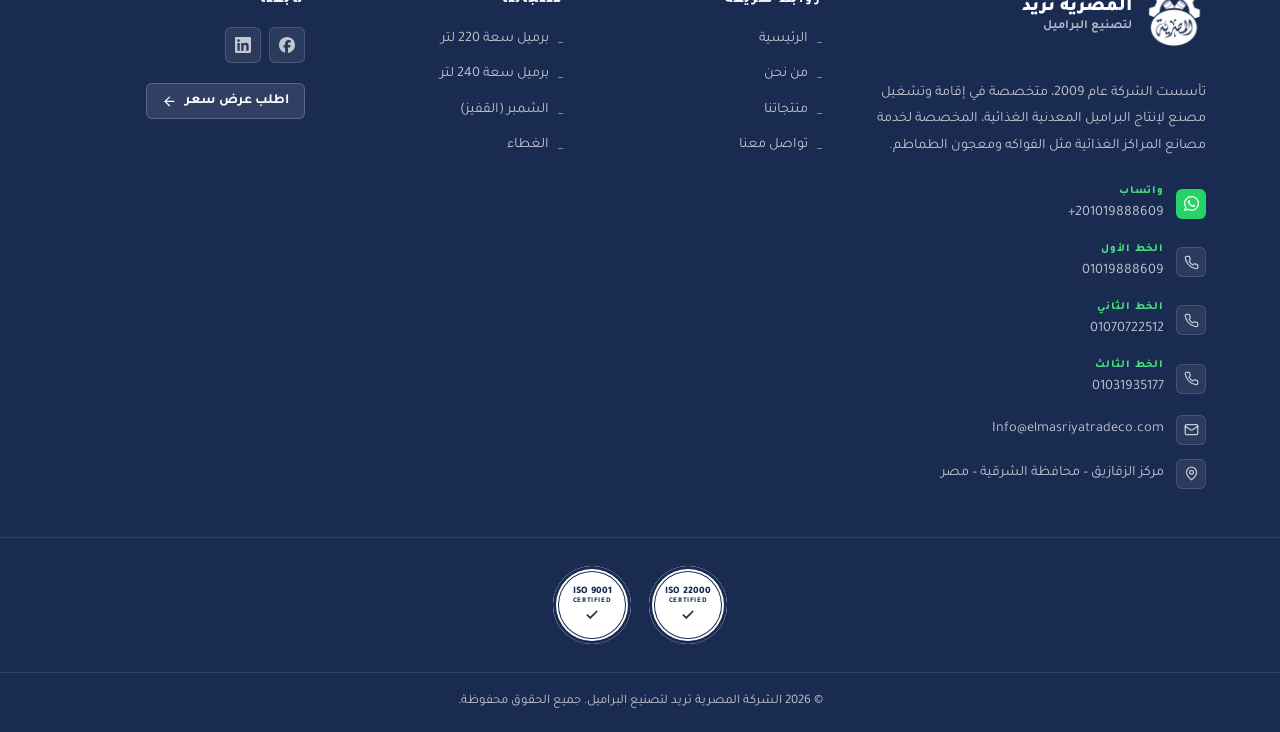
==== commit 0ffcced6: "Redesign home interface with industrial split hero" ====
--- a/index.html
+++ b/index.html
@@ -12,6 +12,7 @@
 <link rel='stylesheet' id='em-main-css' href='assets/css/main.css' media='all' />
 <link rel='stylesheet' id='demo-cards-css' href='assets/css/demo-home-products.css' media='all' />
 <link rel='stylesheet' id='demo-about-css' href='assets/css/demo-about.css' media='all' />
+<link rel='stylesheet' href='assets/css/home-interface.css' media='all' />
 <style id="em-main-inline-css">
 :root{--primary:rgb(26 43 81);--primary-rgb:26 43 81;--green:rgb(31 122 69);--green-rgb:31 122 69;}
 /*# sourceURL=em-main-inline-css */
@@ -65,12 +66,12 @@
 </div>
 <main id="main" class="site-main">
 
-<section class="hero">
+<section class="hero hero-industrial">
 	<div class="hero-bg" aria-hidden="true">
 					<img src="assets/img/demo/hero-warehouse.jpg" alt="">			</div>
 	<div class="container hero-content">
-		<p class="eyebrow line light">المصرية تريد · منذ 2009</p>		<h1>
-			<span class="h-light">ثقة الصناعة.</span>			<span class="h-bold">براميل معدنية غذائية</span>			<span class="h-bold">مصنوعة <em class="h-light">لتدوم.</em></span>
+		<p class="eyebrow line light">المصرية تريد — تصنيع منذ 2009</p>		<h1>
+			<span class="h-light">ثقة الصناعة.</span>			<span class="h-bold">براميل معدنية غذائية</span>			<span class="h-bold">مصنوعة لتدوم.</span>
 		</h1>
 					<p class="hero-text">متخصصون في تصنيع البراميل المعدنية الغذائية لخدمة مصانع المراكز الغذائية مثل الفواكه ومعجون الطماطم، بطاقة إنتاجية تصل إلى <strong>600,000 برميل سنويًا</strong>.</p>
 				<div class="btn-row">
--- a/assets/css/home-interface.css
+++ b/assets/css/home-interface.css
@@ -0,0 +1,96 @@
+﻿/* Industrial home interface: navy editorial panel and an open factory view. */
+.home { background: #f2f5f8; }
+.home .site-top { border-top: 4px solid #8fa6ba; }
+.home .topbar { background: #10203b; }
+.home .site-header { border-bottom-color: rgb(255 255 255 / .18); }
+.home .header-inner { min-height: 94px; }
+.home .brand-logo { height: 62px; }
+.home .nav-menu > li > a { font-weight: 700; }
+.home .header-cta { border: 1px solid rgb(255 255 255 / .4); background: transparent; }
+.home .site-header.is-stuck .header-cta { background: var(--primary); }
+.hero-industrial {
+  --hero-navy: #142746;
+  min-height: min(900px, 100svh);
+  padding: 204px 0 0;
+  background: var(--hero-navy);
+  justify-content: space-between;
+  overflow: hidden;
+}
+.hero-industrial .hero-bg { left: 0; right: auto; width: 55%; z-index: 0; }
+.hero-industrial .hero-bg img { object-position: 52% center; }
+.hero-industrial .hero-bg::after {
+  background: linear-gradient(to left, #142746 0%, rgb(20 39 70 / .08) 40%), linear-gradient(to top, rgb(9 25 47 / .5), transparent 55%);
+}
+.hero-industrial .hero-content { position: relative; z-index: 1; padding-bottom: 54px; }
+.hero-industrial .hero-content > * { max-width: 580px; }
+.hero-industrial .eyebrow { font-size: .92rem; font-weight: 500; margin-bottom: 24px; letter-spacing: 0; }
+.hero-industrial .eyebrow::before { background: #8fa6ba; width: 40px; }
+.hero-industrial h1 { font-size: clamp(2.5rem, 4.1vw, 4.4rem); line-height: 1.22; margin-bottom: 24px; letter-spacing: 0; }
+.hero-industrial .h-light { font-size: .67em; font-weight: 400; margin-bottom: 12px; color: #c9d6e2; }
+.hero-industrial .h-bold { font-weight: 800; }
+.hero-industrial .hero-text { max-width: 490px; border: 0; padding: 0; font-size: 1.05rem; line-height: 1.95; color: #e0e7ef; margin-bottom: 0; }
+.hero-industrial .hero-text strong { border: 0; font-weight: 800; }
+.hero-industrial .btn-row { margin-top: 30px; gap: 12px; }
+.hero-industrial .btn { min-height: 50px; border-radius: 4px; font-size: 1rem; padding-inline: 24px; }
+.hero-industrial .btn-primary { color: #142746; background: #fff; border-color: #fff; box-shadow: none; }
+.hero-industrial .btn-primary:hover { background: #e0e7ef; }
+.hero-industrial .btn-glass { background: transparent; border-color: #8fa6ba; }
+.hero-industrial .btn-glass:hover { background: rgb(255 255 255 / .12); }
+.hero-industrial > .container:last-child { position: relative; z-index: 1; max-width: none; padding: 0; background: rgb(11 27 50 / .93); border-top: 1px solid rgb(255 255 255 / .18); }
+.hero-industrial .hero-stats { max-width: 1180px; margin: auto; background: transparent; border-radius: 0; box-shadow: none; padding: 0 24px; }
+.hero-industrial .hs-item { display: grid; grid-template-columns: 42px auto; grid-template-rows: auto auto; align-items: center; text-align: start; column-gap: 18px; padding: 25px 38px; }
+.hero-industrial .hs-item + .hs-item { border-color: rgb(255 255 255 / .18); }
+.hero-industrial .hs-ico { grid-row: 1 / 3; margin: 0; background: transparent; border: 1px solid #6e859e; border-radius: 4px; width: 42px; height: 46px; }
+.hero-industrial .hs-ico .ico { color: #bacbdc; }
+.hero-industrial .hs-item strong { color: #fff; font-size: 1.85rem; font-weight: 800; }
+.hero-industrial .hs-item small { margin-top: 3px; color: #bacbdc; font-size: .85rem; letter-spacing: 0; font-weight: 500; }
+.home .certs-strip { background: #f2f5f8; padding-block: 26px; }
+.home .certs-strip > .container { display: flex; align-items: center; justify-content: space-between; gap: 24px; }
+.home .certs-strip .eyebrow { margin: 0; font-size: .85rem; letter-spacing: 0; }
+.home .products-section { background: #fff; }
+.home :focus-visible { outline: 3px solid #829fb9; outline-offset: 5px; }
+@media (min-width: 961px) and (max-height: 800px) {
+  .hero-industrial { min-height: 760px; padding-top: 184px; }
+}
+@media (max-width: 1100px) {
+  .hero-industrial .hero-content > * { max-width: 52%; }
+  .hero-industrial .hs-item { padding-inline: 20px; }
+}
+@media (max-width: 960px) {
+  .hero-industrial { min-height: 800px; padding-top: 178px; }
+  .hero-industrial .hero-bg { width: 57%; opacity: .8; }
+  .hero-industrial h1 { font-size: 2.8rem; }
+  .hero-industrial .hero-text { font-size: 1rem; }
+  .home .header-inner { min-height: 80px; }
+  .home .header-actions { margin-inline-start: auto; }
+  .home .certs-strip > .container { align-items: flex-start; }
+}
+@media (max-width: 640px) {
+  .home .brand-logo { height: 52px; }
+  .home .header-inner { min-height: 78px; }
+  .hero-industrial { min-height: auto; padding-top: 164px; }
+  .hero-industrial .hero-bg { width: 100%; height: 100%; opacity: .38; }
+  .hero-industrial .hero-bg img { object-position: 47% center; }
+  .hero-industrial .hero-bg::after { background: linear-gradient(to bottom, rgb(20 39 70 / .3), #142746 88%); }
+  .hero-industrial .hero-content { padding-bottom: 40px; }
+  .hero-industrial .hero-content > * { max-width: 100%; }
+  .hero-industrial .eyebrow { font-size: .82rem; margin-bottom: 20px; }
+  .hero-industrial h1 { font-size: clamp(2.1rem, 8.1vw, 3rem); line-height: 1.3; }
+  .hero-industrial .hero-text { max-width: 440px; font-size: .98rem; }
+  .hero-industrial .btn-row { flex-wrap: wrap; }
+  .hero-industrial .btn { padding-inline: 14px; font-size: .9rem; }
+  .hero-industrial .hero-stats { grid-template-columns: repeat(3, minmax(0, 1fr)); padding: 0 12px; }
+  .hero-industrial .hs-item { display: flex; flex-direction: column; text-align: center; gap: 7px; padding: 22px 4px; }
+  .hero-industrial .hs-item + .hs-item { border-top: 0; border-inline-start: 1px solid rgb(255 255 255 / .18); }
+  .hero-industrial .hs-ico { width: 32px; height: 34px; margin-bottom: 4px; }
+  .hero-industrial .hs-ico .ico { width: 16px; height: 16px; }
+  .hero-industrial .hs-item strong { font-size: clamp(1.1rem, 4.6vw, 1.5rem); white-space: nowrap; }
+  .hero-industrial .hs-item small { font-size: .7rem; margin: 0; }
+  .home .certs-strip > .container { flex-direction: column; gap: 16px; }
+  .home .certs-row { gap: 20px; }
+  .home .cert-item small { max-width: 120px; font-size: .68rem; }
+}
+@media (prefers-reduced-motion: reduce) {
+  .home *, .home *::before, .home *::after { animation: none !important; transition: none !important; scroll-behavior: auto !important; }
+  .home .reveal { opacity: 1; transform: none; }
+}
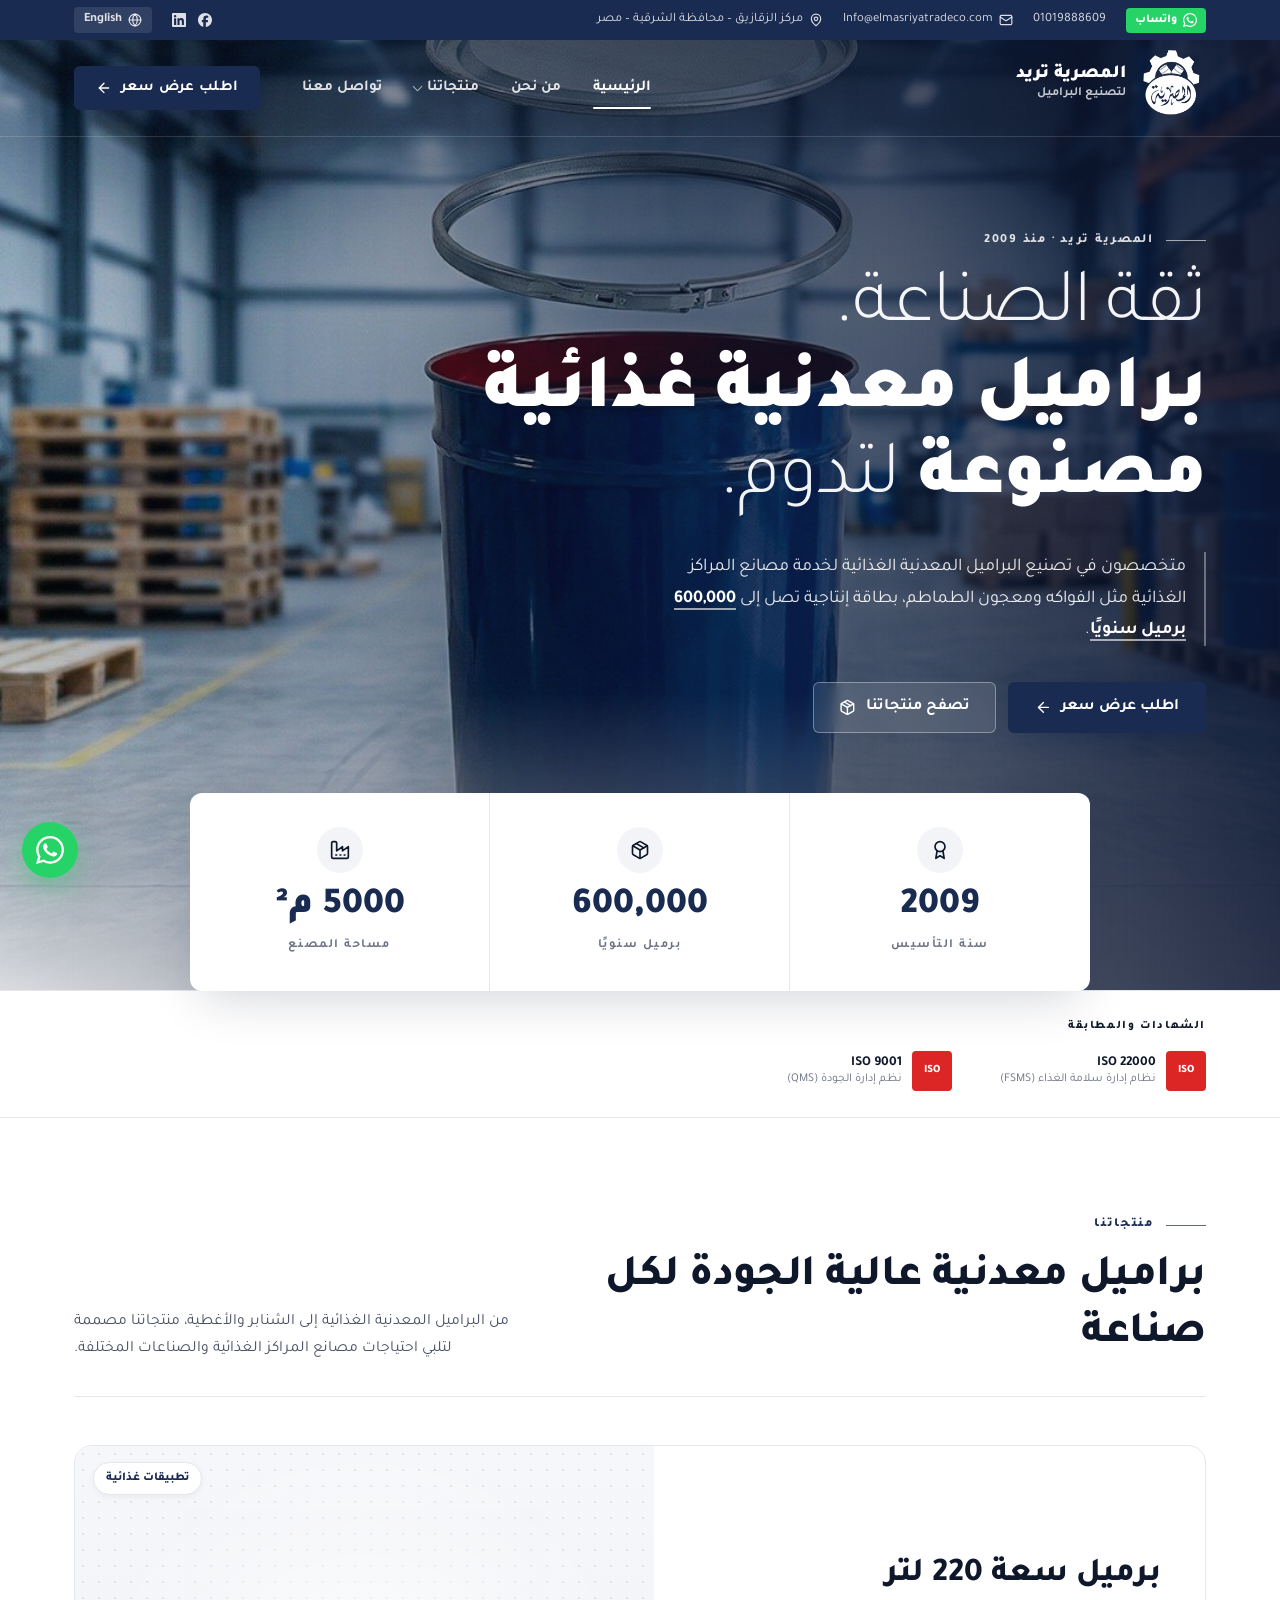
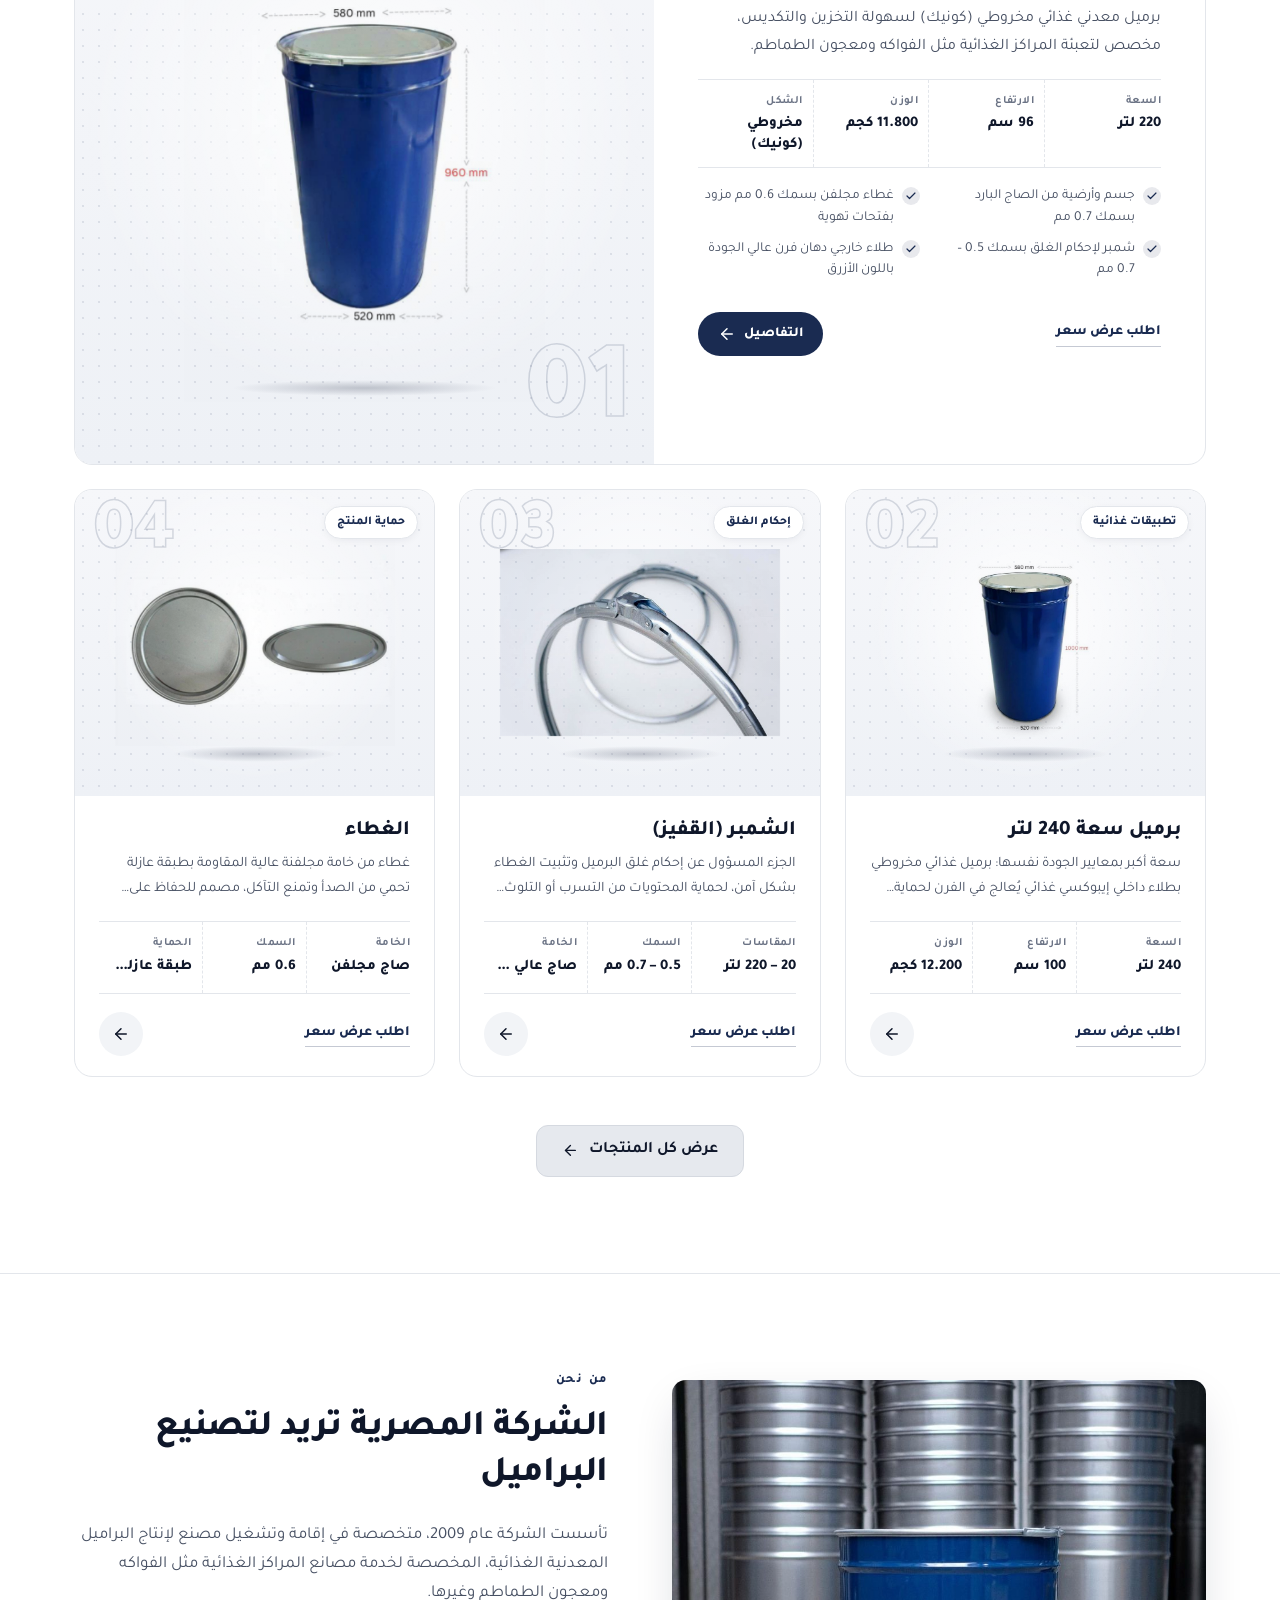
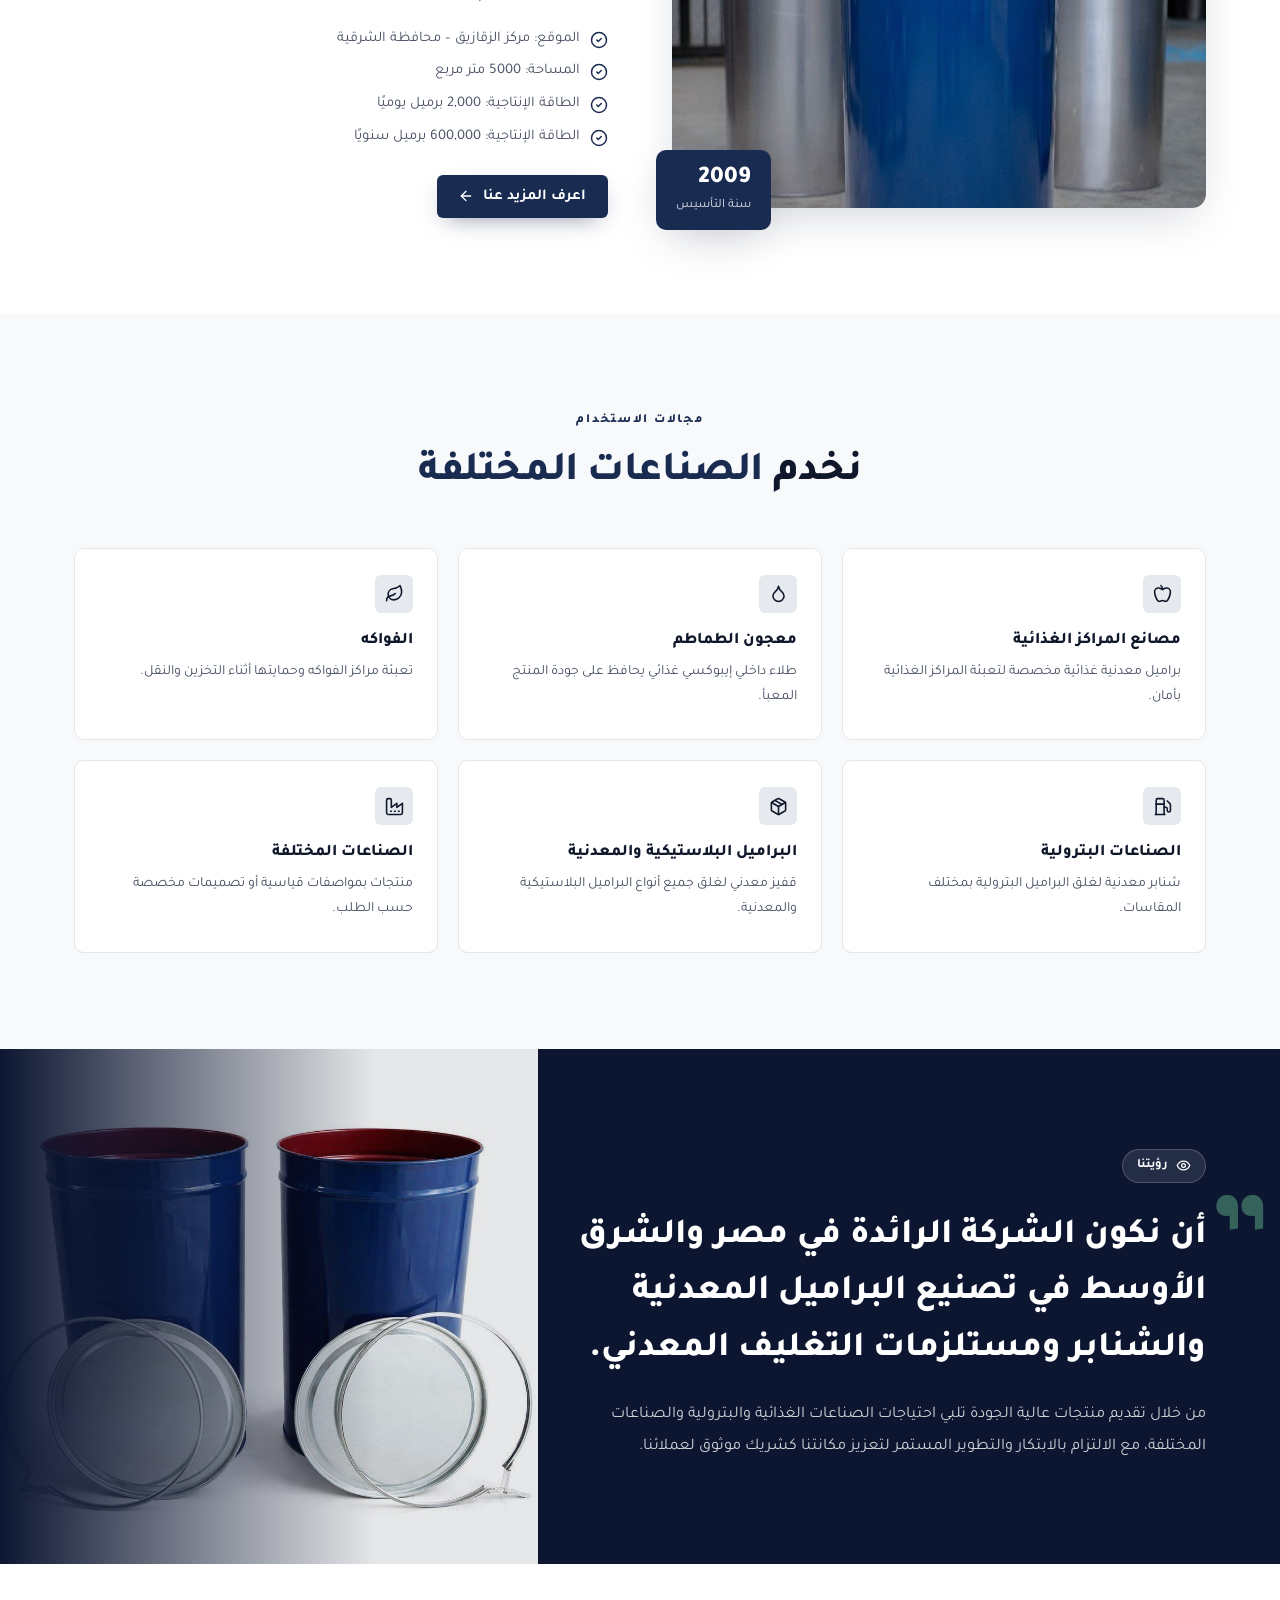
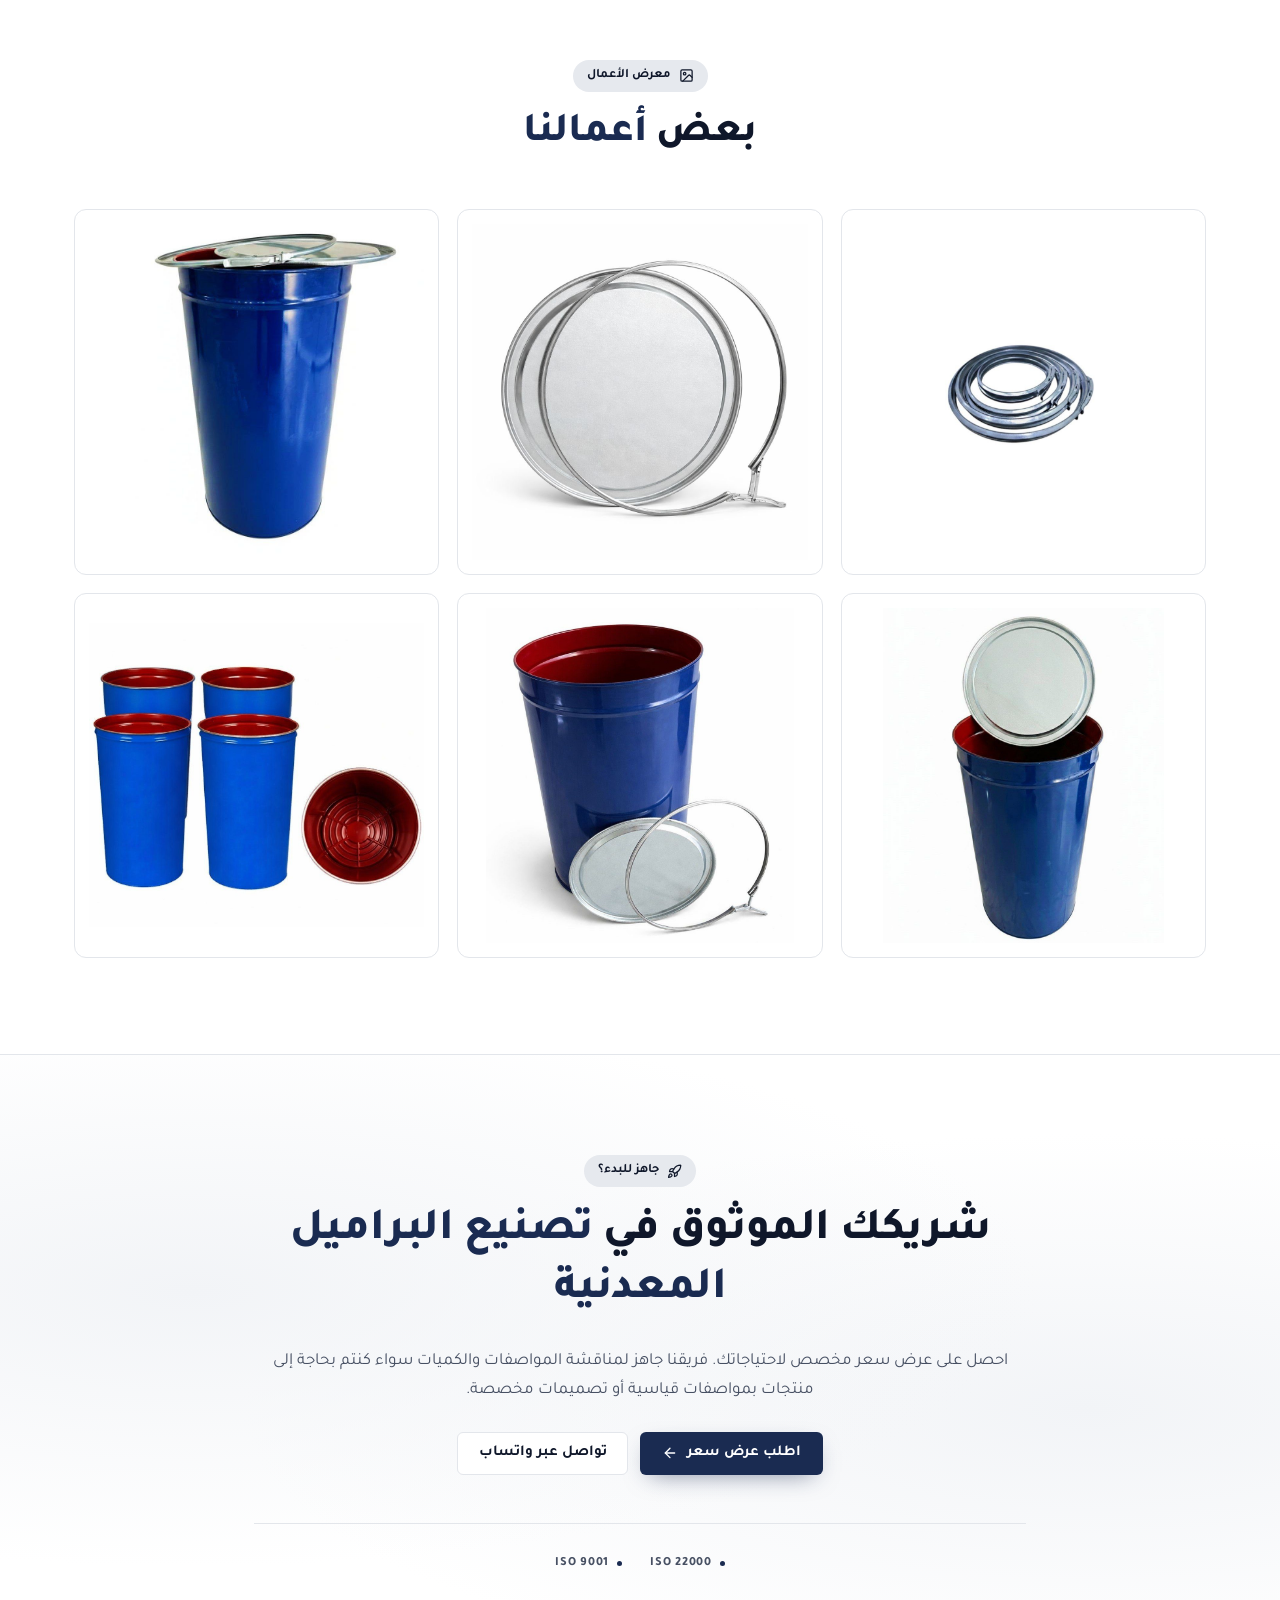
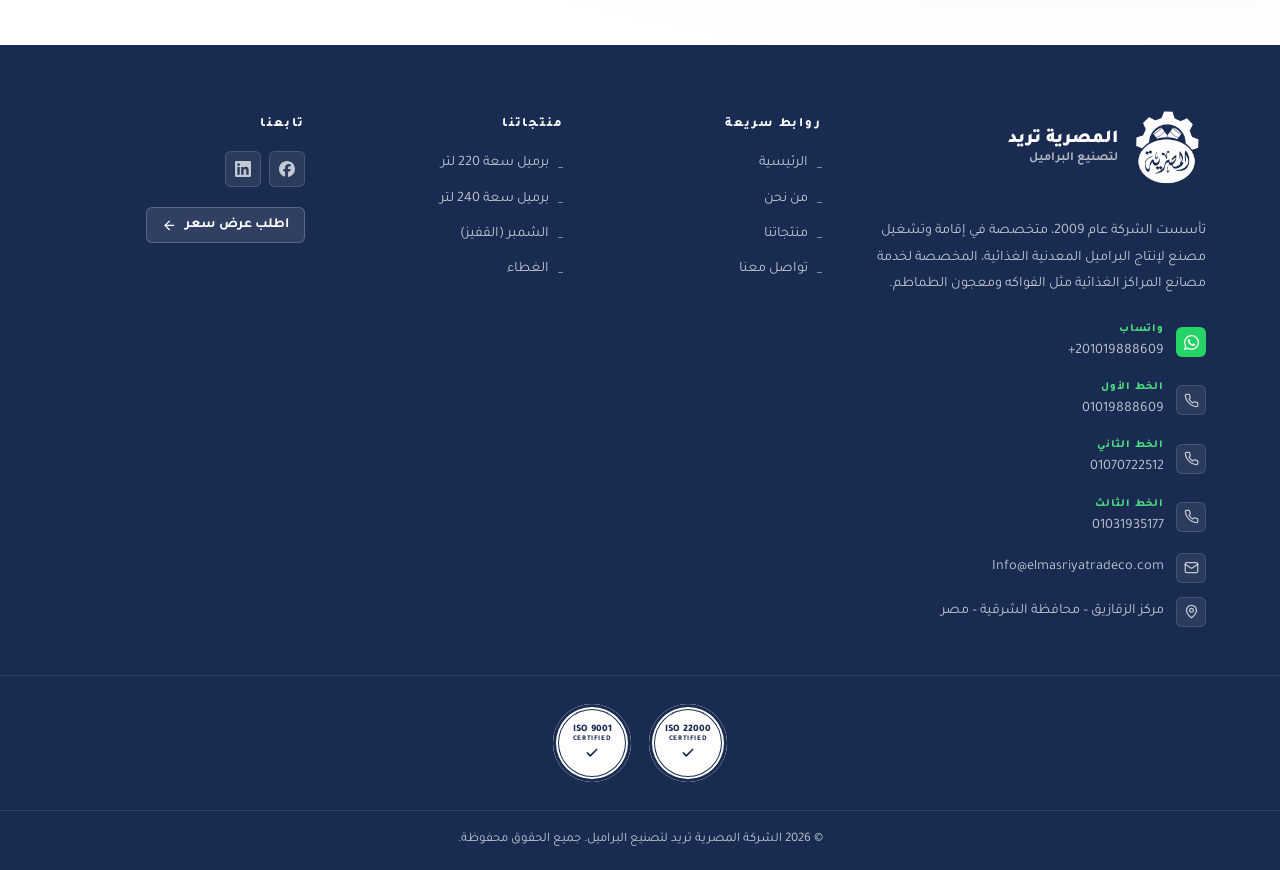
==== commit e5fa721e: "Revert "Redesign home interface with industrial split hero" This reverts commit 0ffcced69b23eef0cda4" ====
--- a/index.html
+++ b/index.html
@@ -12,7 +12,6 @@
 <link rel='stylesheet' id='em-main-css' href='assets/css/main.css' media='all' />
 <link rel='stylesheet' id='demo-cards-css' href='assets/css/demo-home-products.css' media='all' />
 <link rel='stylesheet' id='demo-about-css' href='assets/css/demo-about.css' media='all' />
-<link rel='stylesheet' href='assets/css/home-interface.css' media='all' />
 <style id="em-main-inline-css">
 :root{--primary:rgb(26 43 81);--primary-rgb:26 43 81;--green:rgb(31 122 69);--green-rgb:31 122 69;}
 /*# sourceURL=em-main-inline-css */
@@ -66,12 +65,12 @@
 </div>
 <main id="main" class="site-main">
 
-<section class="hero hero-industrial">
+<section class="hero">
 	<div class="hero-bg" aria-hidden="true">
 					<img src="assets/img/demo/hero-warehouse.jpg" alt="">			</div>
 	<div class="container hero-content">
-		<p class="eyebrow line light">المصرية تريد — تصنيع منذ 2009</p>		<h1>
-			<span class="h-light">ثقة الصناعة.</span>			<span class="h-bold">براميل معدنية غذائية</span>			<span class="h-bold">مصنوعة لتدوم.</span>
+		<p class="eyebrow line light">المصرية تريد · منذ 2009</p>		<h1>
+			<span class="h-light">ثقة الصناعة.</span>			<span class="h-bold">براميل معدنية غذائية</span>			<span class="h-bold">مصنوعة <em class="h-light">لتدوم.</em></span>
 		</h1>
 					<p class="hero-text">متخصصون في تصنيع البراميل المعدنية الغذائية لخدمة مصانع المراكز الغذائية مثل الفواكه ومعجون الطماطم، بطاقة إنتاجية تصل إلى <strong>600,000 برميل سنويًا</strong>.</p>
 				<div class="btn-row">
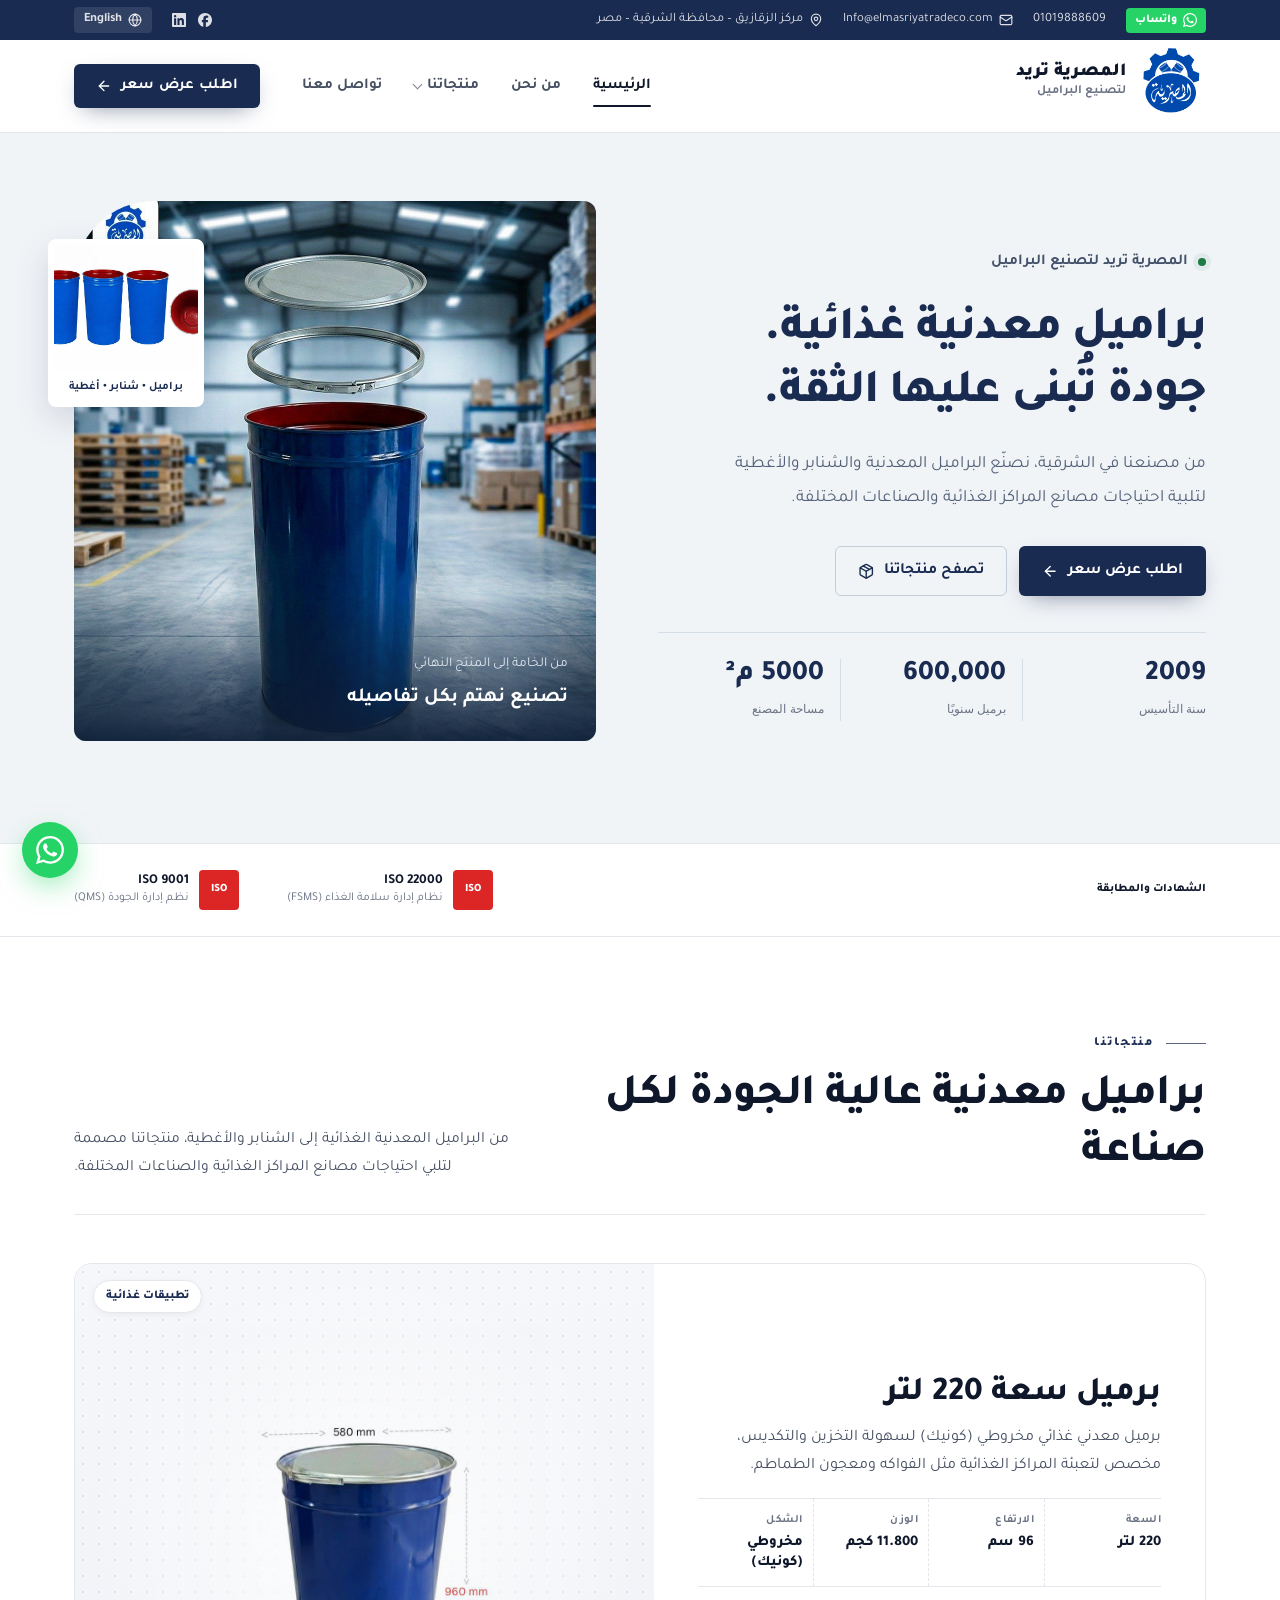
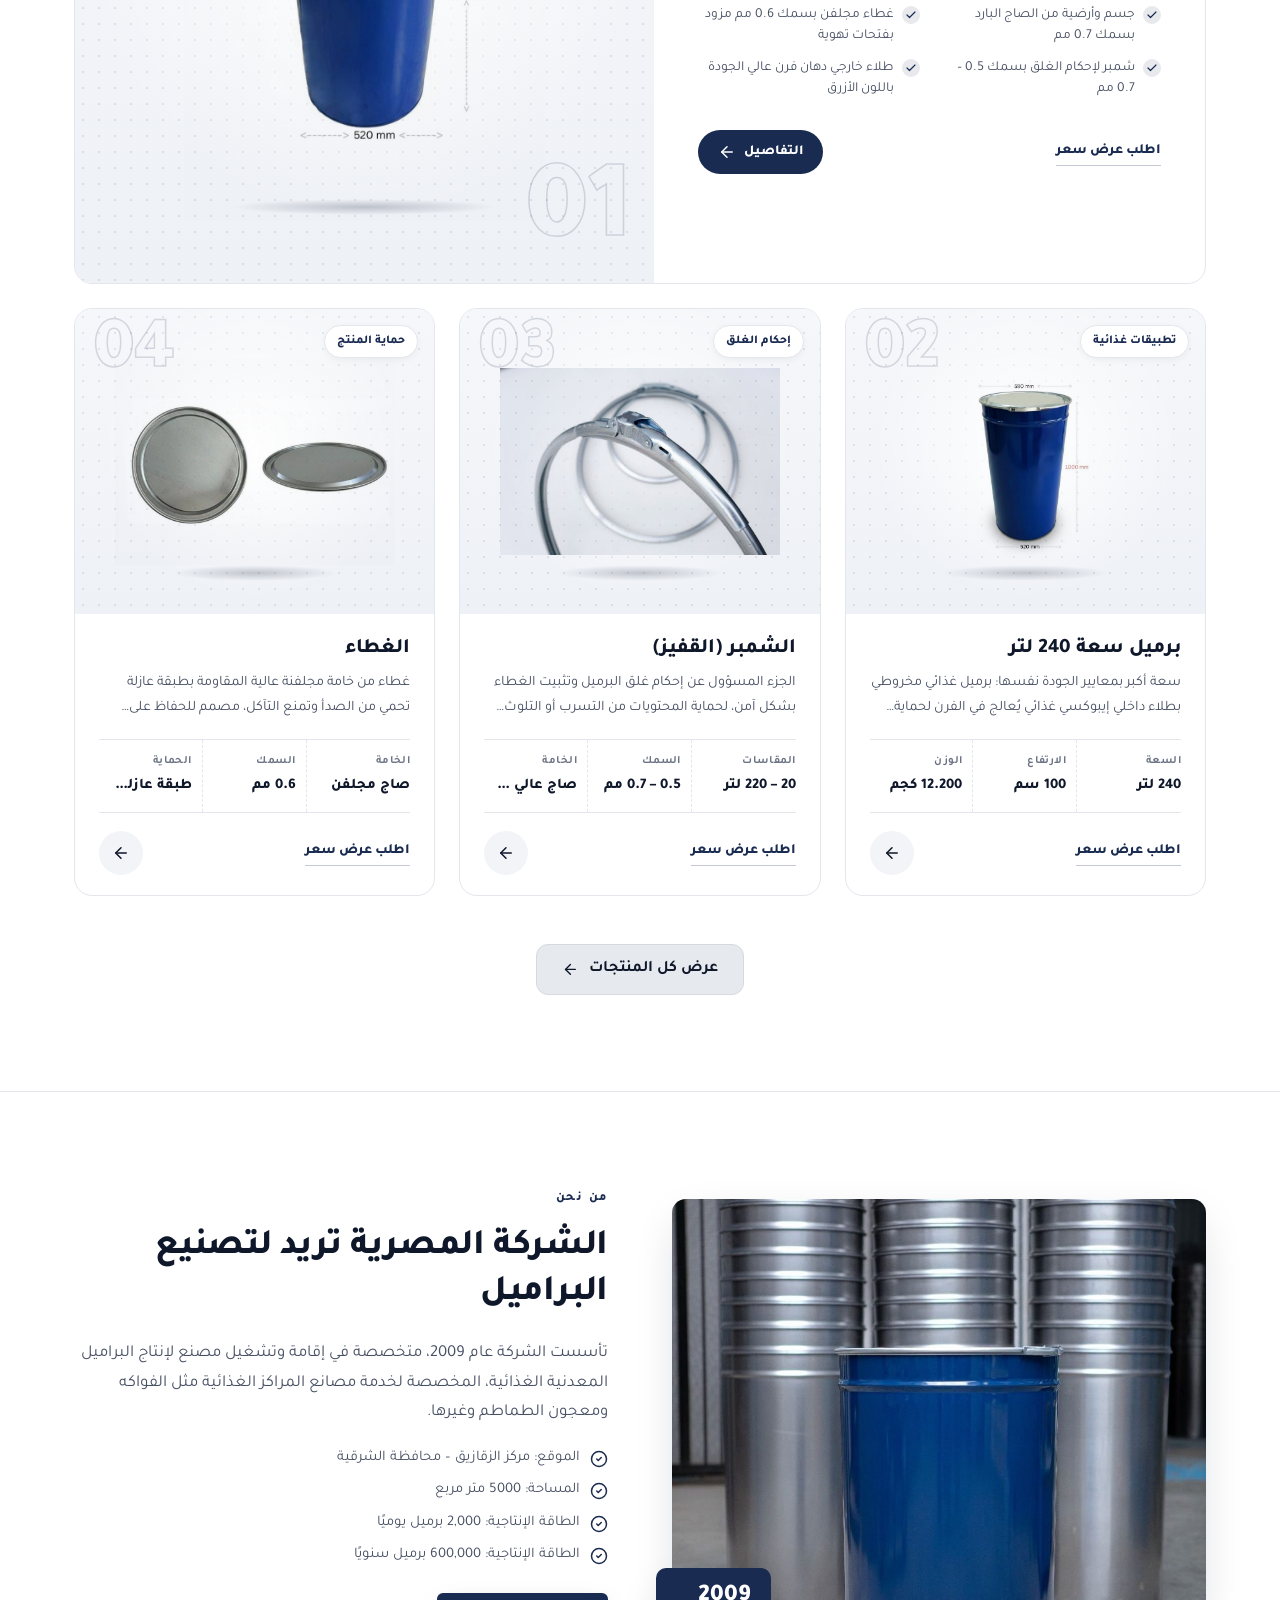
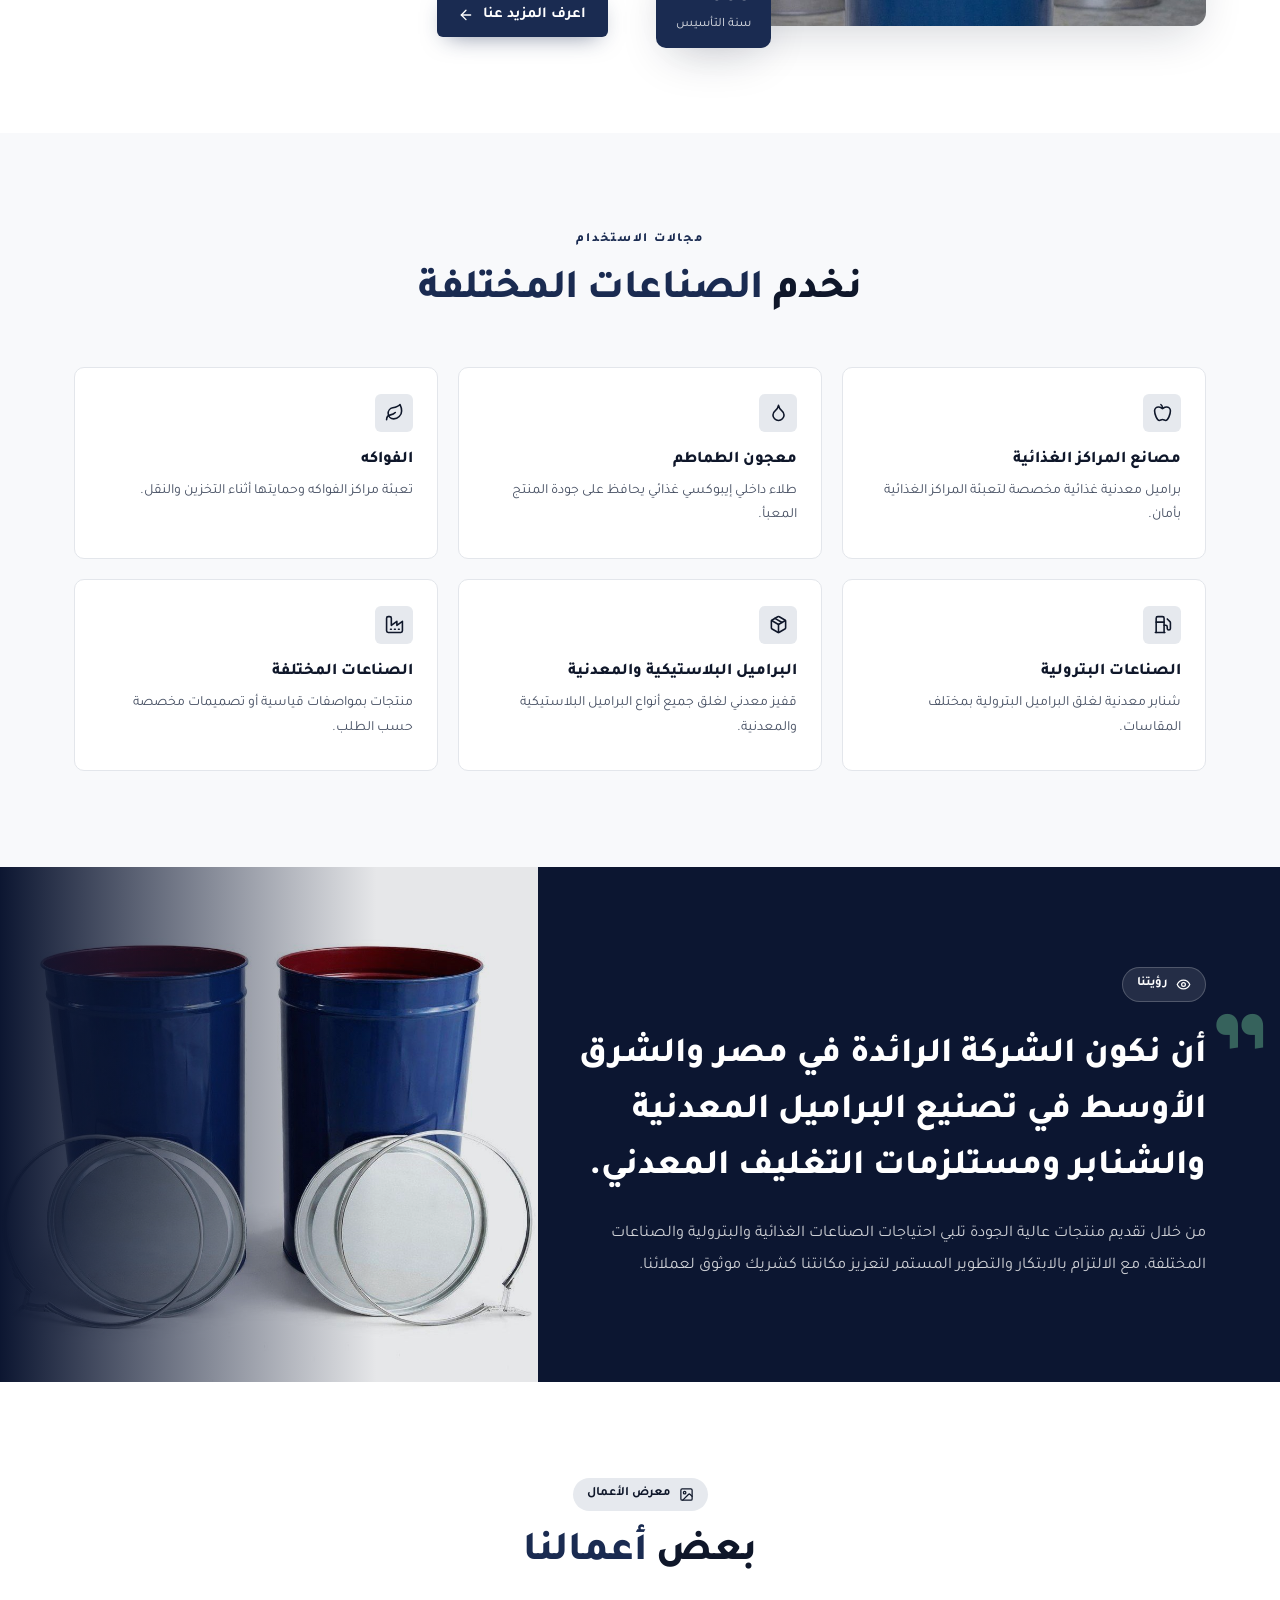
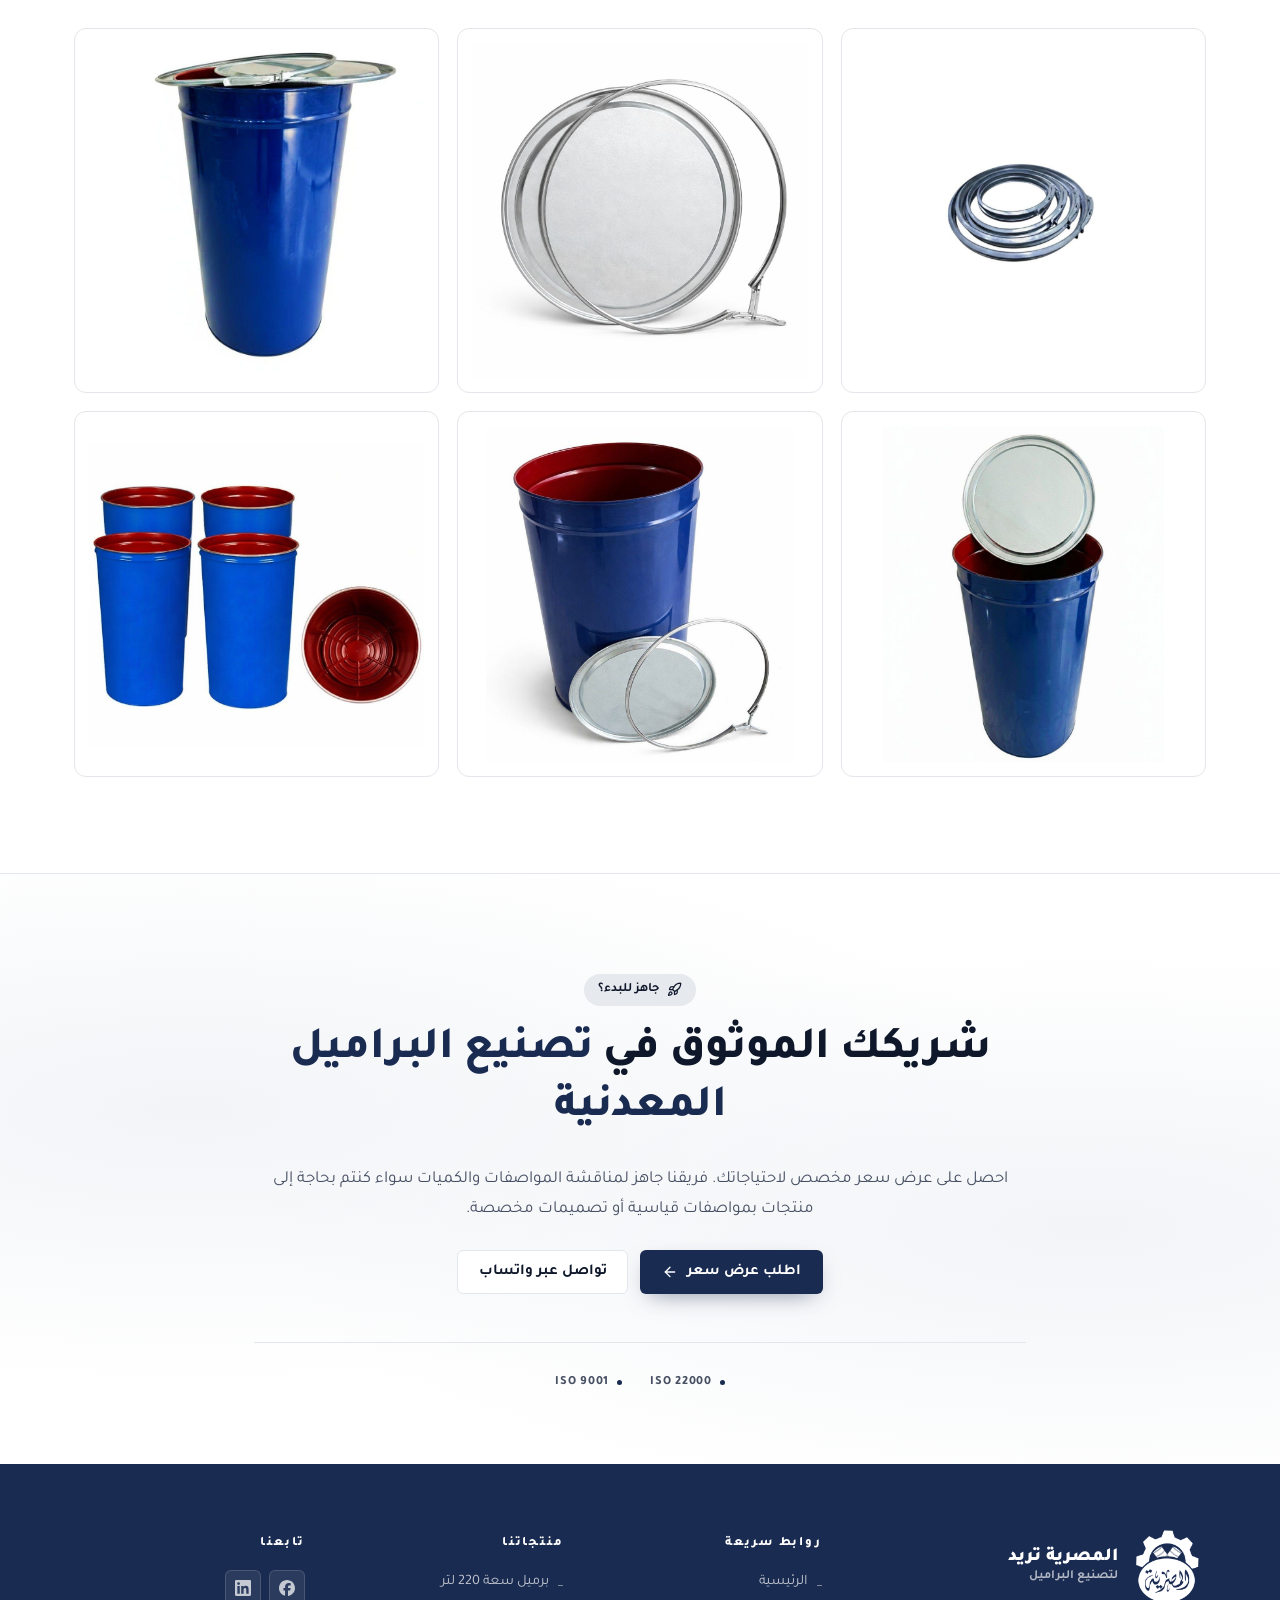
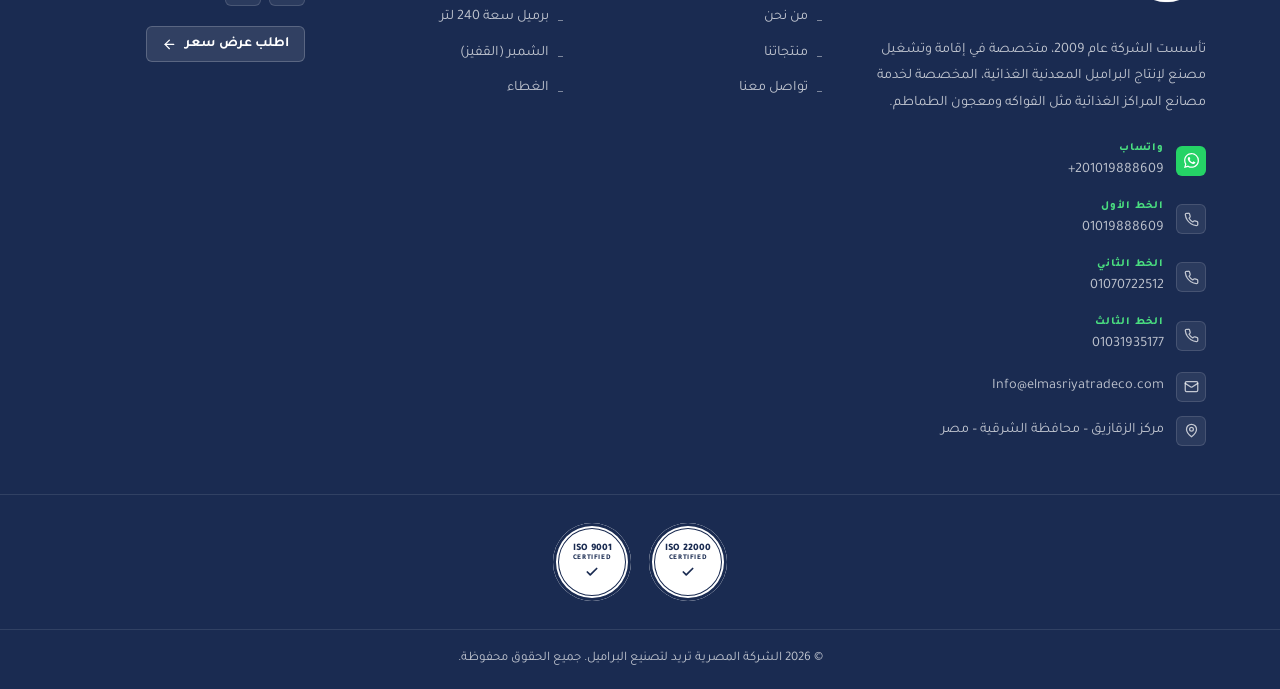
==== commit f59cb0de: "Create bright factory-focused home interface" ====
--- a/index.html
+++ b/index.html
@@ -12,16 +12,17 @@
 <link rel='stylesheet' id='em-main-css' href='assets/css/main.css' media='all' />
 <link rel='stylesheet' id='demo-cards-css' href='assets/css/demo-home-products.css' media='all' />
 <link rel='stylesheet' id='demo-about-css' href='assets/css/demo-about.css' media='all' />
+<link rel='stylesheet' href='assets/css/home-intro.css' media='all' />
 <style id="em-main-inline-css">
 :root{--primary:rgb(26 43 81);--primary-rgb:26 43 81;--green:rgb(31 122 69);--green-rgb:31 122 69;}
 /*# sourceURL=em-main-inline-css */
 </style>
 <link rel="canonical" href="index.html" />
 </head>
-<body class="home wp-singular page-template page-template-templates page-template-home page-template-templateshome-php page page-id-4 wp-embed-responsive wp-theme-elmasriya has-overlay-header">
+<body class="home wp-singular page-template page-template-templates page-template-home page-template-templateshome-php page page-id-4 wp-embed-responsive wp-theme-elmasriya">
 <a class="skip-link" href="#main">تخطي إلى المحتوى</a>
 
-<div class="site-top is-overlay">
+<div class="site-top">
 		<div class="topbar">
 		<div class="container topbar-inner">
 			<div class="topbar-start">
@@ -65,19 +66,15 @@
 </div>
 <main id="main" class="site-main">
 
-<section class="hero">
-	<div class="hero-bg" aria-hidden="true">
-					<img src="assets/img/demo/hero-warehouse.jpg" alt="">			</div>
-	<div class="container hero-content">
-		<p class="eyebrow line light">المصرية تريد · منذ 2009</p>		<h1>
-			<span class="h-light">ثقة الصناعة.</span>			<span class="h-bold">براميل معدنية غذائية</span>			<span class="h-bold">مصنوعة <em class="h-light">لتدوم.</em></span>
-		</h1>
-					<p class="hero-text">متخصصون في تصنيع البراميل المعدنية الغذائية لخدمة مصانع المراكز الغذائية مثل الفواكه ومعجون الطماطم، بطاقة إنتاجية تصل إلى <strong>600,000 برميل سنويًا</strong>.</p>
-				<div class="btn-row">
-			<a class="btn btn-primary btn-lg" href="contact.html"><span>اطلب عرض سعر</span><svg class="ico" viewBox="0 0 24 24" fill="none" stroke="currentColor" stroke-width="2" stroke-linecap="round" stroke-linejoin="round" aria-hidden="true"><path d="m12 19-7-7 7-7"/><path d="M19 12H5"/></svg></a>			<a class="btn btn-glass btn-lg" href="products.html"><span>تصفح منتجاتنا</span><svg class="ico" viewBox="0 0 24 24" fill="none" stroke="currentColor" stroke-width="2" stroke-linecap="round" stroke-linejoin="round" aria-hidden="true"><path d="m7.5 4.27 9 5.15"/><path d="M21 8a2 2 0 0 0-1-1.73l-7-4a2 2 0 0 0-2 0l-7 4A2 2 0 0 0 3 8v8a2 2 0 0 0 1 1.73l7 4a2 2 0 0 0 2 0l7-4A2 2 0 0 0 21 16Z"/><path d="m3.3 7 8.7 5 8.7-5"/><path d="M12 22V12"/></svg></a>		</div>
-	</div>
-			<div class="container">
-		<div class="hero-stats reveal" style="--n:3">
+<section class="home-intro" aria-labelledby="intro-title">
+  <div class="container intro-grid">
+    <div class="intro-copy">
+      <p class="intro-origin"><span aria-hidden="true"></span> المصرية تريد لتصنيع البراميل</p>
+      <h1 id="intro-title">براميل معدنية غذائية.<br>جودة تُبنى عليها الثقة.</h1>
+      <p class="intro-description">من مصنعنا في الشرقية، نصنّع البراميل المعدنية والشنابر والأغطية لتلبية احتياجات مصانع المراكز الغذائية والصناعات المختلفة.</p>
+      <div class="btn-row">
+			<a class="btn btn-primary btn-lg" href="contact.html"><span>اطلب عرض سعر</span><svg class="ico" viewBox="0 0 24 24" fill="none" stroke="currentColor" stroke-width="2" stroke-linecap="round" stroke-linejoin="round" aria-hidden="true"><path d="m12 19-7-7 7-7"/><path d="M19 12H5"/></svg></a>			<a class="btn btn-outline btn-lg" href="products.html"><span>تصفح منتجاتنا</span><svg class="ico" viewBox="0 0 24 24" fill="none" stroke="currentColor" stroke-width="2" stroke-linecap="round" stroke-linejoin="round" aria-hidden="true"><path d="m7.5 4.27 9 5.15"/><path d="M21 8a2 2 0 0 0-1-1.73l-7-4a2 2 0 0 0-2 0l-7 4A2 2 0 0 0 3 8v8a2 2 0 0 0 1 1.73l7 4a2 2 0 0 0 2 0l7-4A2 2 0 0 0 21 16Z"/><path d="m3.3 7 8.7 5 8.7-5"/><path d="M12 22V12"/></svg></a>		</div>
+      <div class="intro-facts"><div class="hero-stats" style="--n:3">
 						<div class="hs-item">
 				<span class="hs-ico"><svg class="ico" viewBox="0 0 24 24" fill="none" stroke="currentColor" stroke-width="2" stroke-linecap="round" stroke-linejoin="round" aria-hidden="true"><circle cx="12" cy="8" r="6"/><path d="M15.477 12.89 17 22l-5-3-5 3 1.523-9.11"/></svg></span>				<strong>2009</strong>
 				<small>سنة التأسيس</small>
@@ -90,9 +87,15 @@
 				<span class="hs-ico"><svg class="ico" viewBox="0 0 24 24" fill="none" stroke="currentColor" stroke-width="2" stroke-linecap="round" stroke-linejoin="round" aria-hidden="true"><path d="M2 20a2 2 0 0 0 2 2h16a2 2 0 0 0 2-2V8l-7 5V8l-7 5V4a2 2 0 0 0-2-2H4a2 2 0 0 0-2 2Z"/><path d="M17 18h1"/><path d="M12 18h1"/><path d="M7 18h1"/></svg></span>				<strong>5000 م²</strong>
 				<small>مساحة المصنع</small>
 			</div>
-					</div>
-	</div>
-	</section>
+					</div></div>
+    </div>
+    <figure class="intro-visual">
+      <img class="intro-factory" src="assets/img/demo/hero-warehouse.jpg" alt="برميل معدني غذائي داخل مصنع المصرية تريد" fetchpriority="high" width="1024" height="1024">
+      <figcaption><span>من الخامة إلى المنتج النهائي</span><strong>تصنيع نهتم بكل تفاصيله</strong></figcaption>
+      <div class="intro-inset"><img src="assets/img/demo/barrels-group.jpg" alt="مجموعة من البراميل المعدنية الغذائية" width="400" height="400"><span>براميل • شنابر • أغطية</span></div>
+    </figure>
+  </div>
+</section>
 
 <section class="certs-strip">
 	<div class="container">
--- a/assets/css/home-intro.css
+++ b/assets/css/home-intro.css
@@ -0,0 +1,76 @@
+﻿/* Home: bright factory introduction, with the product as the visual focus. */
+.home .site-header { background: #fff; }
+.home .header-inner { min-height: 92px; }
+.home .nav-menu > li > a { font-weight: 700; }
+.home-intro { background: #f1f4f7; padding: 68px 0 74px; overflow: hidden; }
+.intro-grid { display: grid; grid-template-columns: 1.05fr 1fr; align-items: center; gap: 62px; }
+.intro-origin { display: flex; align-items: center; gap: 10px; font-size: .95rem; font-weight: 700; color: #43516a; margin-bottom: 24px; }
+.intro-origin > span { width: 8px; height: 8px; border-radius: 50%; background: #1f7a45; box-shadow: 0 0 0 5px rgb(31 122 69 / .08); }
+.intro-copy h1 { font-size: clamp(2.3rem, 3.7vw, 3.65rem); line-height: 1.34; font-weight: 800; color: #1a2b51; letter-spacing: -.02em; margin-bottom: 22px; }
+.intro-description { font-size: 1.08rem; line-height: 1.95; color: #526078; max-width: 490px; }
+.intro-copy .btn-row { gap: 12px; margin-top: 30px; }
+.intro-copy .btn { min-height: 50px; border-radius: 6px; padding-inline: 22px; font-size: .98rem; }
+.intro-copy .btn-outline { border-color: #c3ccd8; background: transparent; color: #1a2b51; }
+.intro-copy .btn-outline:hover { background: #e4eaf0; }
+.intro-visual { position: relative; margin: 0 0 28px; min-width: 0; }
+.intro-factory { width: 100%; height: 540px; object-fit: cover; object-position: 50% center; border-radius: 80px 12px 12px 12px; }
+.intro-visual figcaption { position: absolute; bottom: 0; inset-inline: 0; padding: 60px 28px 25px; background: linear-gradient(transparent, rgb(13 30 54 / .92)); border-radius: 0 0 12px 12px; color: #fff; }
+.intro-visual figcaption span { display: block; font-size: .85rem; color: #e0e8f1; }
+.intro-visual figcaption strong { display: block; font-size: 1.25rem; margin-top: 4px; }
+.intro-inset { position: absolute; top: 38px; inset-inline-end: -26px; width: 156px; background: #fff; border: 6px solid #fff; border-radius: 8px; box-shadow: 0 12px 34px rgb(26 43 81 / .15); }
+.intro-inset img { width: 100%; aspect-ratio: 1.15; object-fit: cover; border-radius: 3px; }
+.intro-inset span { display: block; text-align: center; font-size: .72rem; font-weight: 700; color: #1a2b51; padding: 8px 0 3px; }
+.intro-facts { margin-top: 36px; border-top: 1px solid #d5dde6; padding-top: 26px; }
+.intro-facts .hero-stats { background: transparent; box-shadow: none; border-radius: 0; margin: 0; }
+.intro-facts .hs-item { padding: 0 16px; text-align: start; }
+.intro-facts .hs-item:first-child { padding-inline-start: 0; }
+.intro-facts .hs-item + .hs-item { border-color: #d5dde6; }
+.intro-facts .hs-ico { display: none; }
+.intro-facts .hs-item strong { font-size: clamp(1.3rem, 2.2vw, 1.9rem); font-weight: 800; white-space: nowrap; }
+.intro-facts .hs-item small { font-size: .78rem; letter-spacing: 0; font-weight: 500; margin-top: 6px; }
+.home .certs-strip { padding-block: 26px; }
+.home .certs-strip > .container { display: flex; justify-content: space-between; align-items: center; gap: 24px; }
+.home .certs-strip .eyebrow { margin: 0; letter-spacing: 0; }
+.home :focus-visible { outline: 3px solid #1f7a45; outline-offset: 4px; }
+@media (max-width: 1100px) {
+  .intro-grid { gap: 36px; }
+  .intro-factory { height: 490px; }
+  .intro-inset { inset-inline-end: -10px; width: 132px; }
+}
+@media (max-width: 960px) {
+  .home .header-inner { min-height: 80px; }
+  .intro-grid { gap: 28px; }
+  .home-intro { padding-block: 48px; }
+  .intro-copy h1 { font-size: 2.3rem; }
+  .intro-description { font-size: 1rem; }
+  .intro-factory { height: 470px; }
+  .intro-copy .btn-row { flex-wrap: wrap; }
+  .intro-facts .hs-item { padding-inline: 8px; }
+  .intro-facts .hs-item strong { font-size: 1.35rem; }
+}
+@media (max-width: 700px) {
+  .intro-grid { grid-template-columns: 1fr; gap: 34px; }
+  .home-intro { padding: 36px 0 44px; }
+  .intro-origin { font-size: .85rem; margin-bottom: 18px; }
+  .intro-copy h1 { font-size: clamp(2rem, 7.6vw, 3rem); }
+  .intro-description { max-width: 100%; }
+  .intro-copy .btn-row { margin-top: 24px; }
+  .intro-copy .btn { flex: 1 1 auto; font-size: .9rem; padding-inline: 14px; }
+  .intro-facts { margin-top: 28px; padding-top: 22px; }
+  .intro-facts .hero-stats { grid-template-columns: repeat(3, minmax(0, 1fr)); }
+  .intro-facts .hs-item { display: block; }
+  .intro-facts .hs-item + .hs-item { border-top: 0; border-inline-start: 1px solid #d5dde6; }
+  .intro-facts .hs-item strong { font-size: clamp(1.2rem, 5vw, 1.7rem); }
+  .intro-facts .hs-item small { font-size: .73rem; }
+  .intro-visual { margin: 0; }
+  .intro-factory { height: 380px; border-start-end-radius: 56px; }
+  .intro-inset { top: 20px; inset-inline-end: 14px; width: 114px; }
+  .intro-visual figcaption { padding: 55px 20px 20px; }
+  .home .certs-strip > .container { flex-direction: column; align-items: flex-start; gap: 16px; }
+  .home .certs-row { gap: 20px; }
+  .home .cert-item small { max-width: 125px; }
+}
+@media (prefers-reduced-motion: reduce) {
+  .home *, .home *::before, .home *::after { animation: none !important; transition: none !important; scroll-behavior: auto !important; }
+  .home .reveal { opacity: 1; transform: none; }
+}
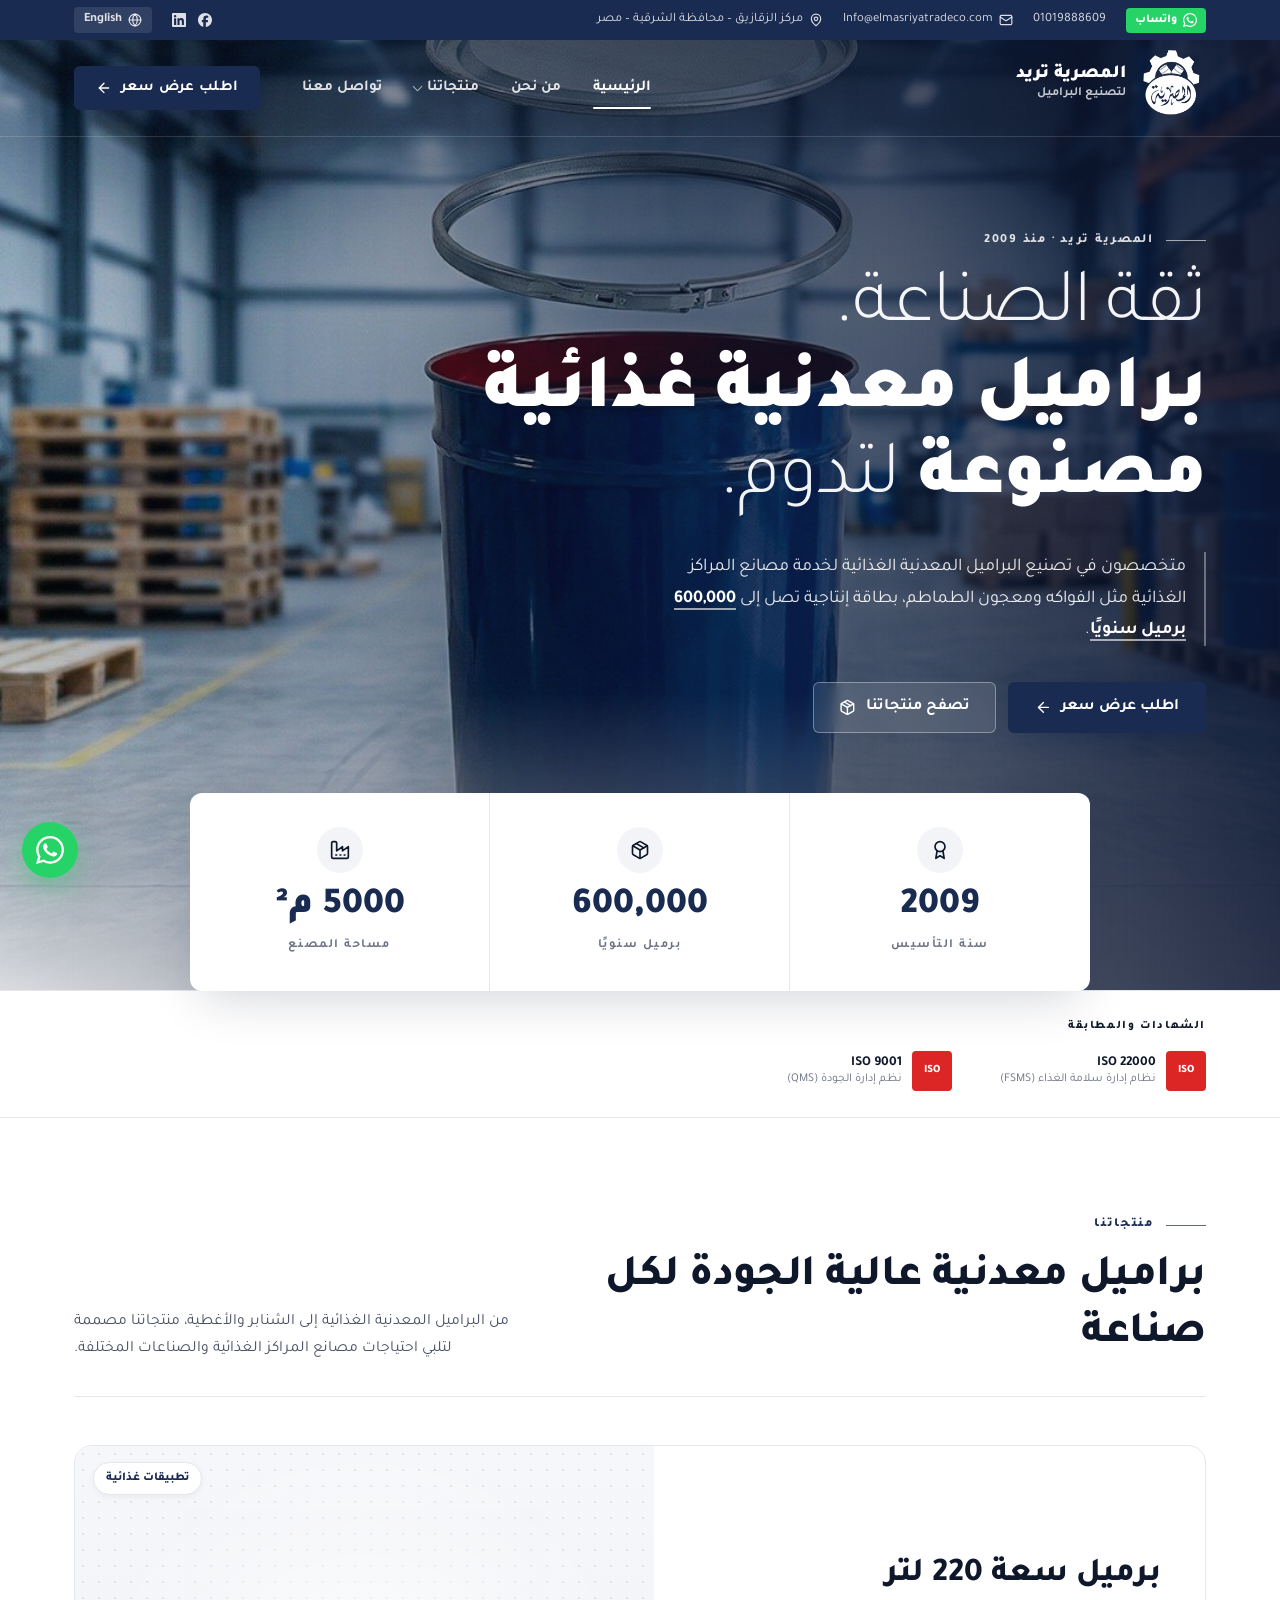
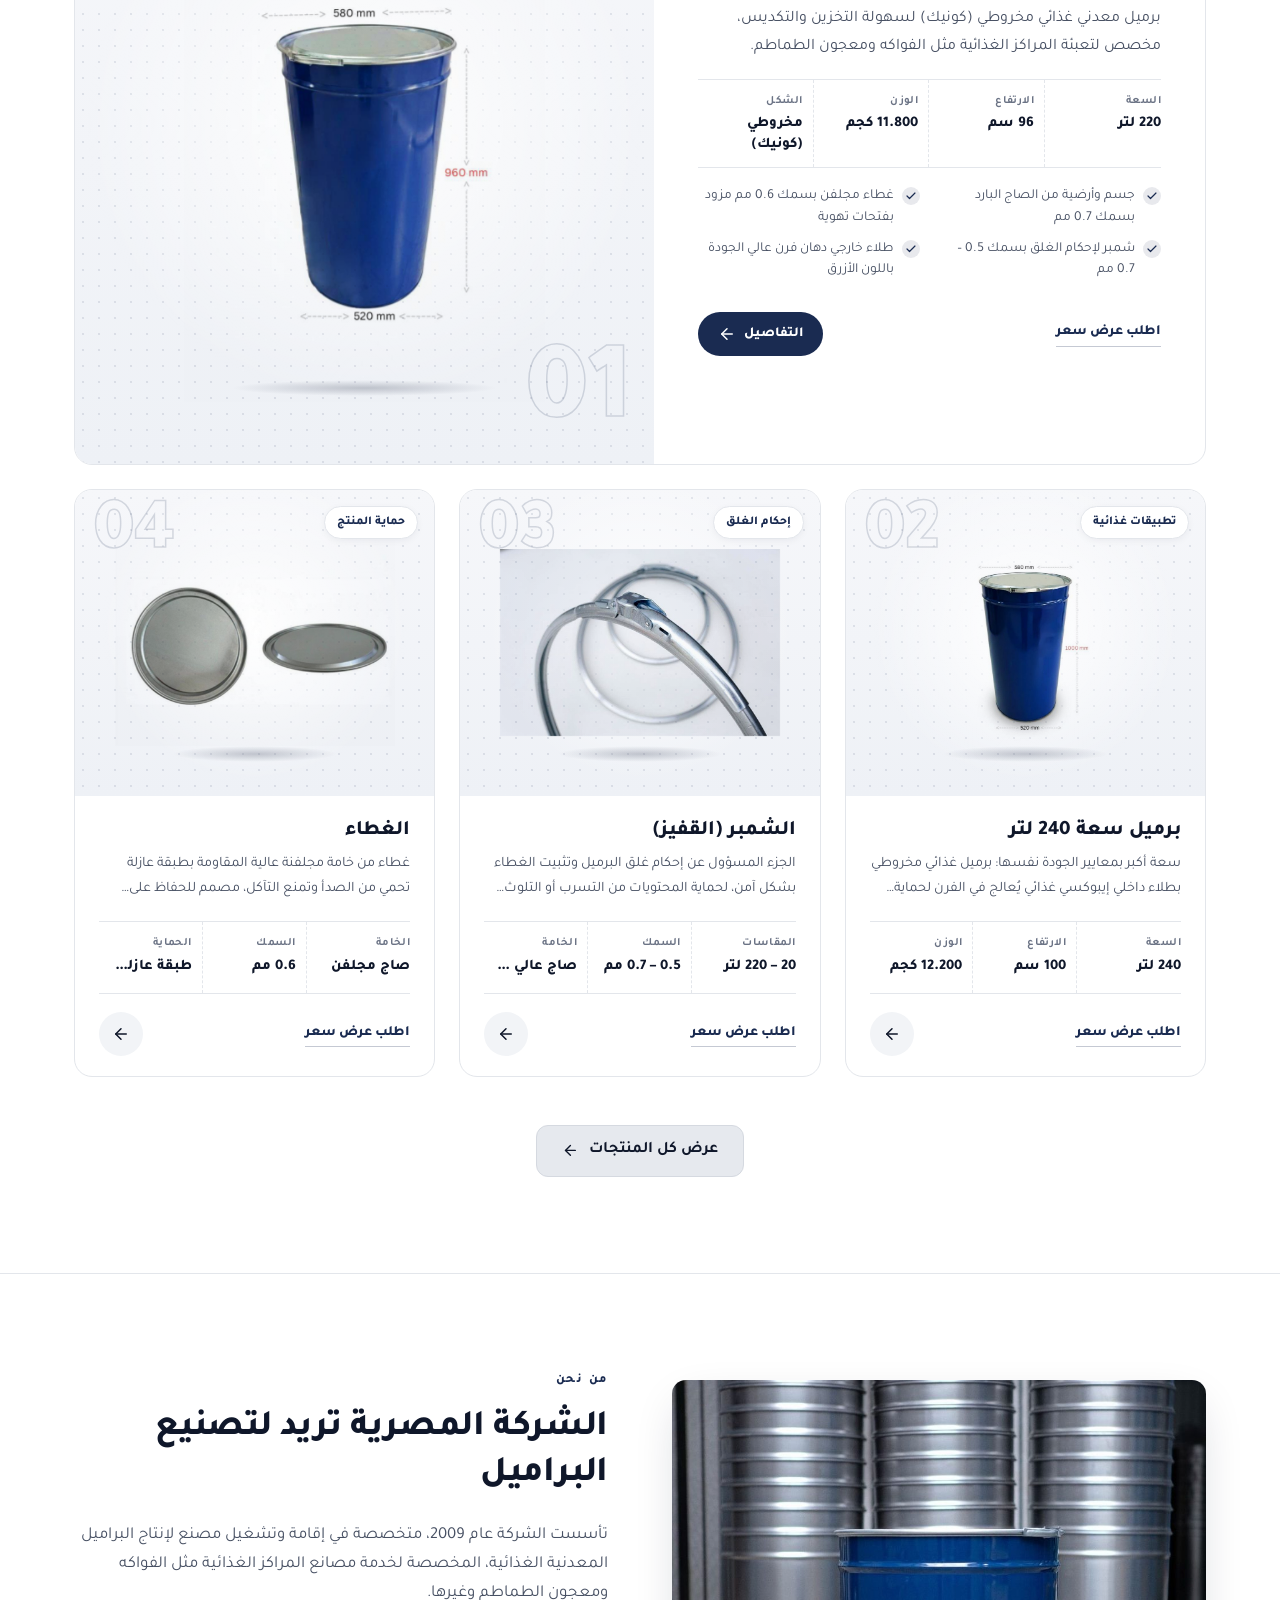
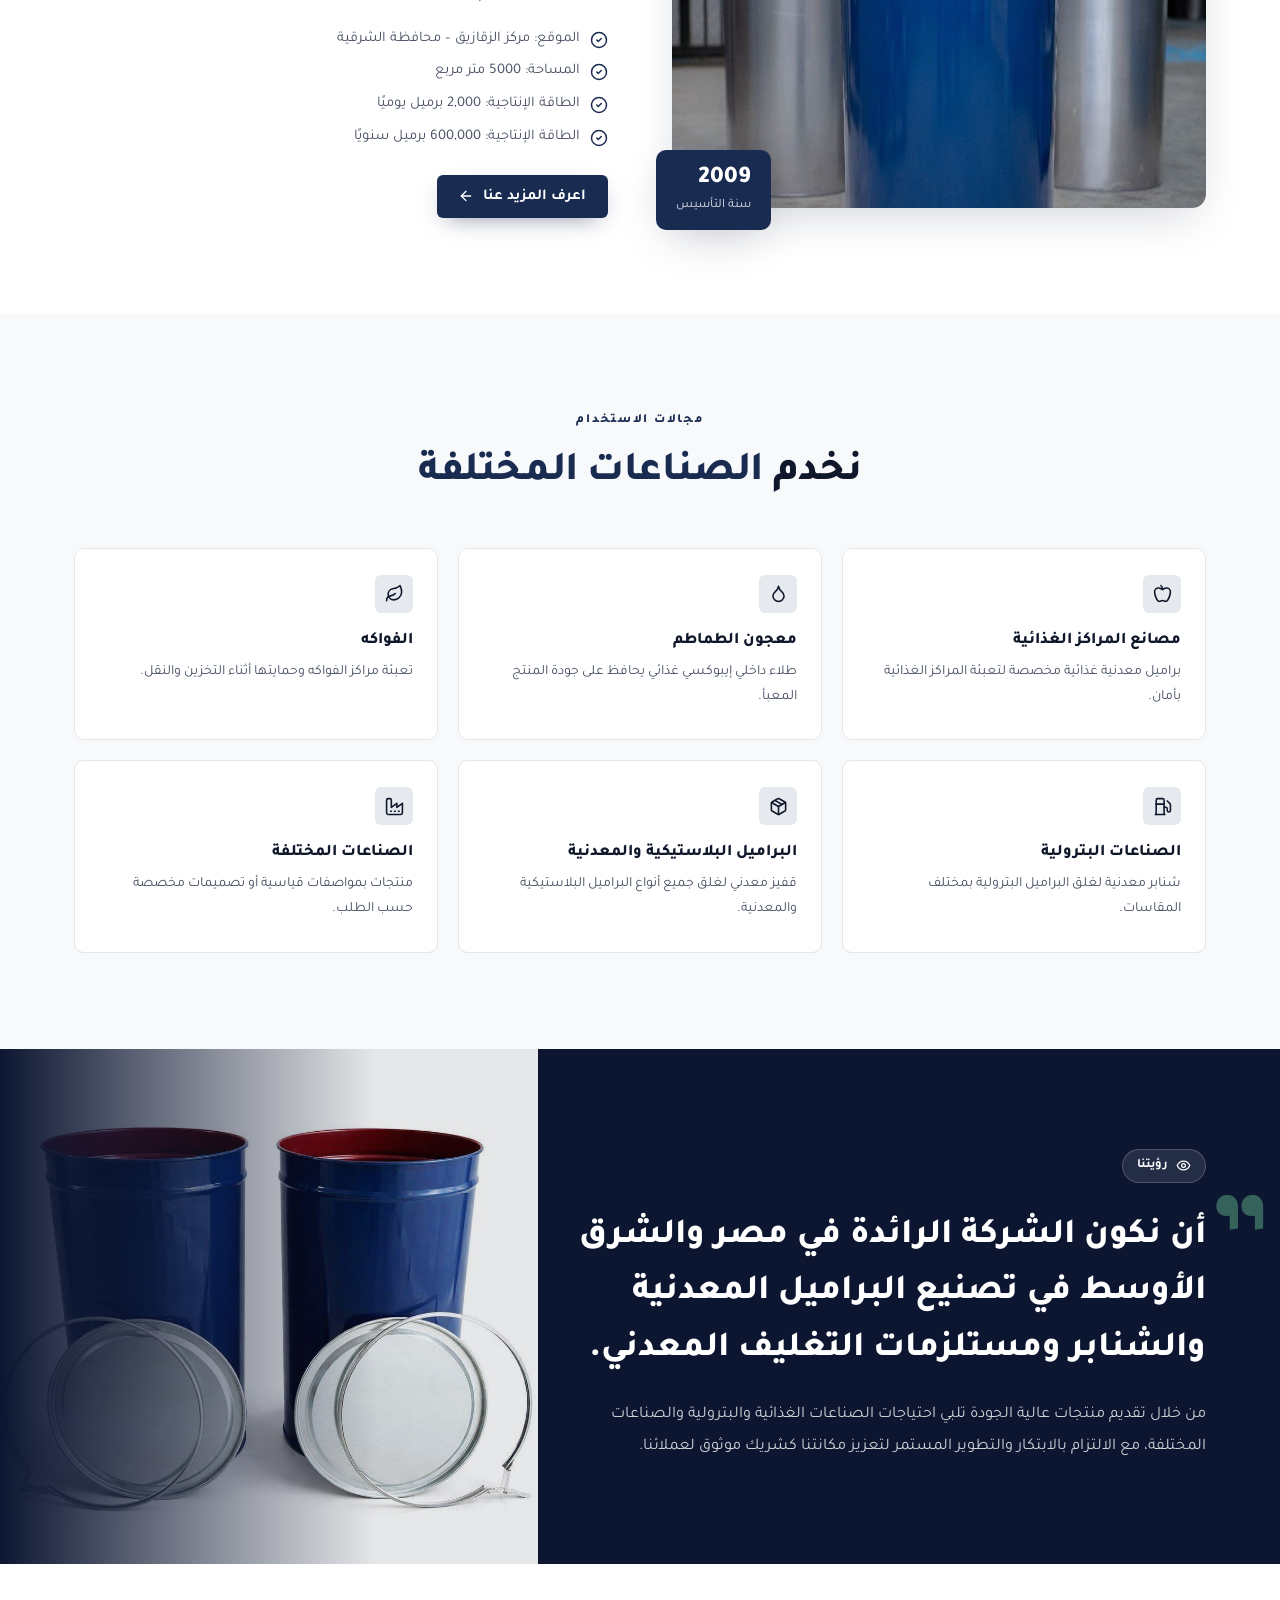
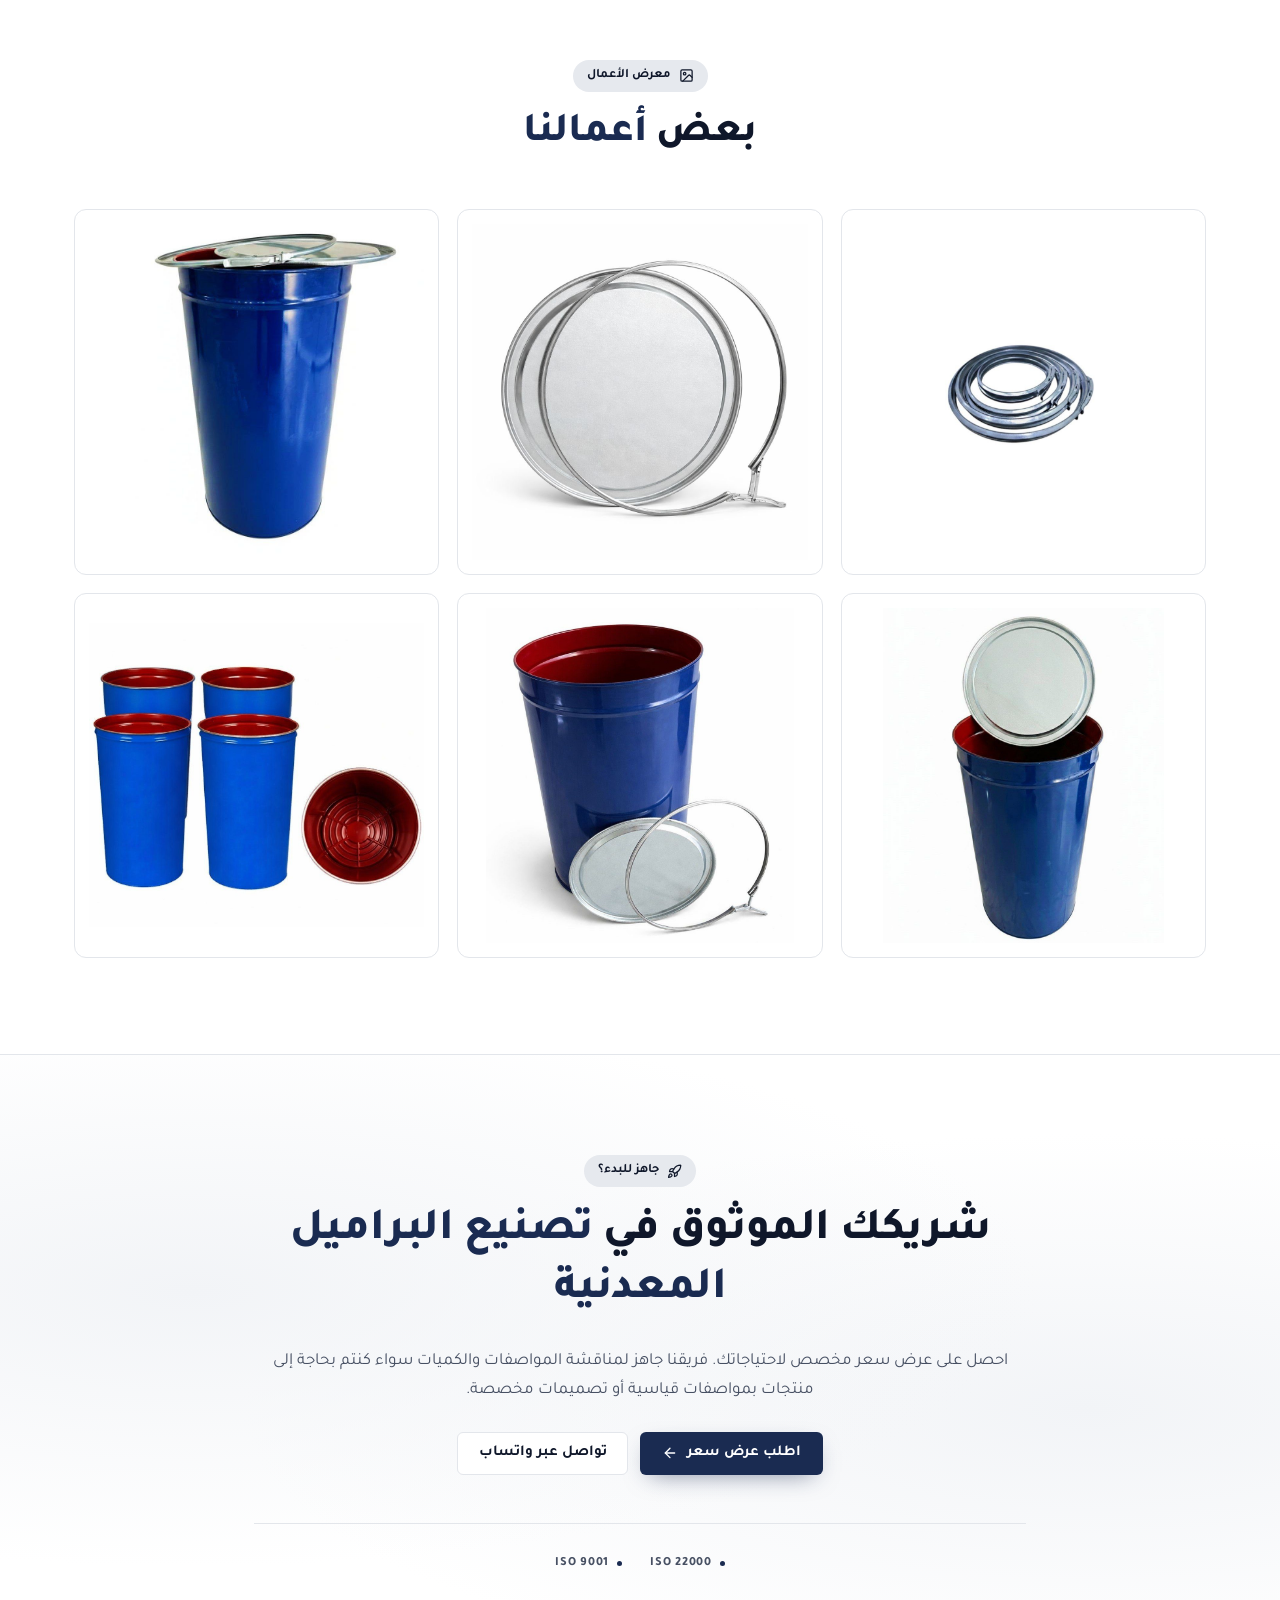
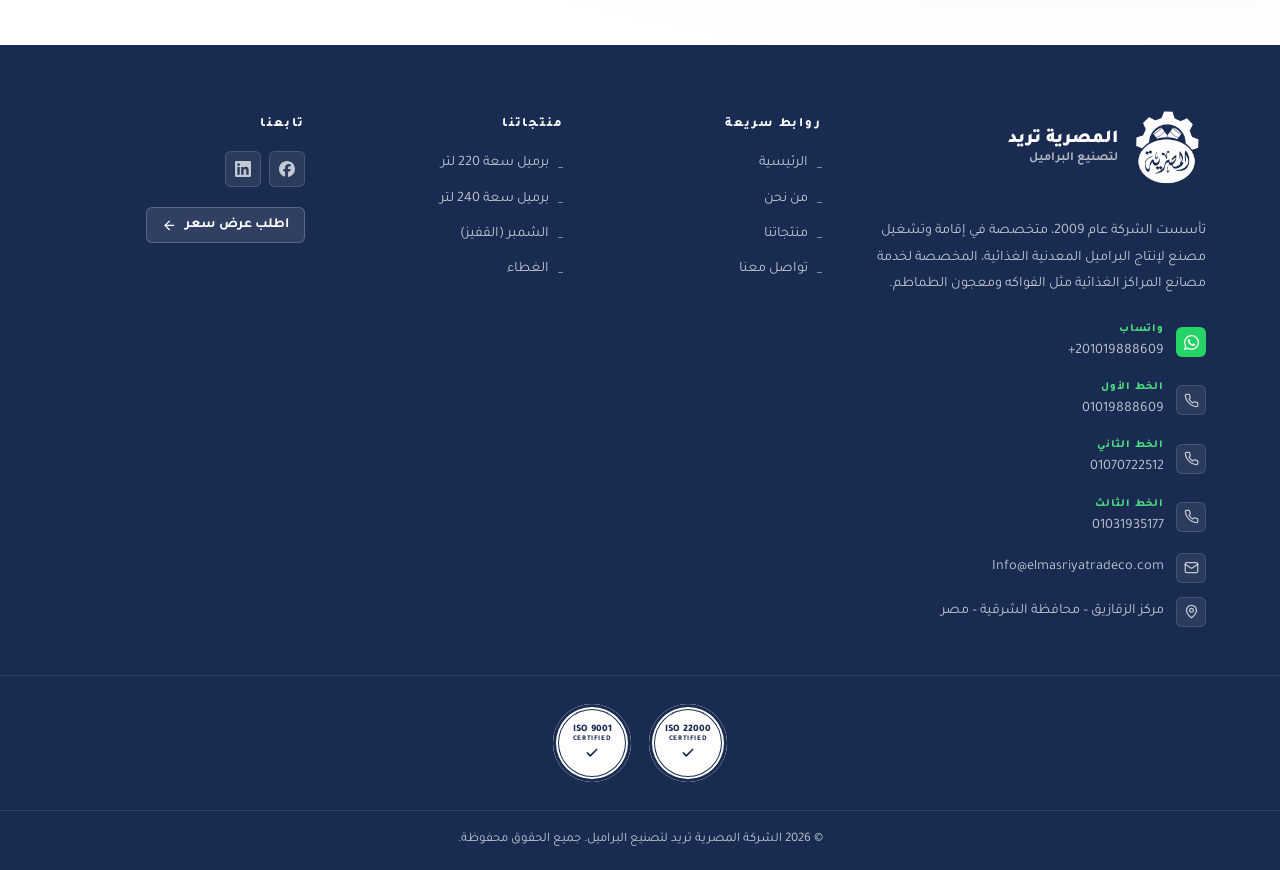
==== commit 4a7eb859: "Revert "Create bright factory-focused home interface" This reverts commit f59cb0de5a4e959a6d9ead413d" ====
--- a/index.html
+++ b/index.html
@@ -12,17 +12,16 @@
 <link rel='stylesheet' id='em-main-css' href='assets/css/main.css' media='all' />
 <link rel='stylesheet' id='demo-cards-css' href='assets/css/demo-home-products.css' media='all' />
 <link rel='stylesheet' id='demo-about-css' href='assets/css/demo-about.css' media='all' />
-<link rel='stylesheet' href='assets/css/home-intro.css' media='all' />
 <style id="em-main-inline-css">
 :root{--primary:rgb(26 43 81);--primary-rgb:26 43 81;--green:rgb(31 122 69);--green-rgb:31 122 69;}
 /*# sourceURL=em-main-inline-css */
 </style>
 <link rel="canonical" href="index.html" />
 </head>
-<body class="home wp-singular page-template page-template-templates page-template-home page-template-templateshome-php page page-id-4 wp-embed-responsive wp-theme-elmasriya">
+<body class="home wp-singular page-template page-template-templates page-template-home page-template-templateshome-php page page-id-4 wp-embed-responsive wp-theme-elmasriya has-overlay-header">
 <a class="skip-link" href="#main">تخطي إلى المحتوى</a>
 
-<div class="site-top">
+<div class="site-top is-overlay">
 		<div class="topbar">
 		<div class="container topbar-inner">
 			<div class="topbar-start">
@@ -66,15 +65,19 @@
 </div>
 <main id="main" class="site-main">
 
-<section class="home-intro" aria-labelledby="intro-title">
-  <div class="container intro-grid">
-    <div class="intro-copy">
-      <p class="intro-origin"><span aria-hidden="true"></span> المصرية تريد لتصنيع البراميل</p>
-      <h1 id="intro-title">براميل معدنية غذائية.<br>جودة تُبنى عليها الثقة.</h1>
-      <p class="intro-description">من مصنعنا في الشرقية، نصنّع البراميل المعدنية والشنابر والأغطية لتلبية احتياجات مصانع المراكز الغذائية والصناعات المختلفة.</p>
-      <div class="btn-row">
-			<a class="btn btn-primary btn-lg" href="contact.html"><span>اطلب عرض سعر</span><svg class="ico" viewBox="0 0 24 24" fill="none" stroke="currentColor" stroke-width="2" stroke-linecap="round" stroke-linejoin="round" aria-hidden="true"><path d="m12 19-7-7 7-7"/><path d="M19 12H5"/></svg></a>			<a class="btn btn-outline btn-lg" href="products.html"><span>تصفح منتجاتنا</span><svg class="ico" viewBox="0 0 24 24" fill="none" stroke="currentColor" stroke-width="2" stroke-linecap="round" stroke-linejoin="round" aria-hidden="true"><path d="m7.5 4.27 9 5.15"/><path d="M21 8a2 2 0 0 0-1-1.73l-7-4a2 2 0 0 0-2 0l-7 4A2 2 0 0 0 3 8v8a2 2 0 0 0 1 1.73l7 4a2 2 0 0 0 2 0l7-4A2 2 0 0 0 21 16Z"/><path d="m3.3 7 8.7 5 8.7-5"/><path d="M12 22V12"/></svg></a>		</div>
-      <div class="intro-facts"><div class="hero-stats" style="--n:3">
+<section class="hero">
+	<div class="hero-bg" aria-hidden="true">
+					<img src="assets/img/demo/hero-warehouse.jpg" alt="">			</div>
+	<div class="container hero-content">
+		<p class="eyebrow line light">المصرية تريد · منذ 2009</p>		<h1>
+			<span class="h-light">ثقة الصناعة.</span>			<span class="h-bold">براميل معدنية غذائية</span>			<span class="h-bold">مصنوعة <em class="h-light">لتدوم.</em></span>
+		</h1>
+					<p class="hero-text">متخصصون في تصنيع البراميل المعدنية الغذائية لخدمة مصانع المراكز الغذائية مثل الفواكه ومعجون الطماطم، بطاقة إنتاجية تصل إلى <strong>600,000 برميل سنويًا</strong>.</p>
+				<div class="btn-row">
+			<a class="btn btn-primary btn-lg" href="contact.html"><span>اطلب عرض سعر</span><svg class="ico" viewBox="0 0 24 24" fill="none" stroke="currentColor" stroke-width="2" stroke-linecap="round" stroke-linejoin="round" aria-hidden="true"><path d="m12 19-7-7 7-7"/><path d="M19 12H5"/></svg></a>			<a class="btn btn-glass btn-lg" href="products.html"><span>تصفح منتجاتنا</span><svg class="ico" viewBox="0 0 24 24" fill="none" stroke="currentColor" stroke-width="2" stroke-linecap="round" stroke-linejoin="round" aria-hidden="true"><path d="m7.5 4.27 9 5.15"/><path d="M21 8a2 2 0 0 0-1-1.73l-7-4a2 2 0 0 0-2 0l-7 4A2 2 0 0 0 3 8v8a2 2 0 0 0 1 1.73l7 4a2 2 0 0 0 2 0l7-4A2 2 0 0 0 21 16Z"/><path d="m3.3 7 8.7 5 8.7-5"/><path d="M12 22V12"/></svg></a>		</div>
+	</div>
+			<div class="container">
+		<div class="hero-stats reveal" style="--n:3">
 						<div class="hs-item">
 				<span class="hs-ico"><svg class="ico" viewBox="0 0 24 24" fill="none" stroke="currentColor" stroke-width="2" stroke-linecap="round" stroke-linejoin="round" aria-hidden="true"><circle cx="12" cy="8" r="6"/><path d="M15.477 12.89 17 22l-5-3-5 3 1.523-9.11"/></svg></span>				<strong>2009</strong>
 				<small>سنة التأسيس</small>
@@ -87,15 +90,9 @@
 				<span class="hs-ico"><svg class="ico" viewBox="0 0 24 24" fill="none" stroke="currentColor" stroke-width="2" stroke-linecap="round" stroke-linejoin="round" aria-hidden="true"><path d="M2 20a2 2 0 0 0 2 2h16a2 2 0 0 0 2-2V8l-7 5V8l-7 5V4a2 2 0 0 0-2-2H4a2 2 0 0 0-2 2Z"/><path d="M17 18h1"/><path d="M12 18h1"/><path d="M7 18h1"/></svg></span>				<strong>5000 م²</strong>
 				<small>مساحة المصنع</small>
 			</div>
-					</div></div>
-    </div>
-    <figure class="intro-visual">
-      <img class="intro-factory" src="assets/img/demo/hero-warehouse.jpg" alt="برميل معدني غذائي داخل مصنع المصرية تريد" fetchpriority="high" width="1024" height="1024">
-      <figcaption><span>من الخامة إلى المنتج النهائي</span><strong>تصنيع نهتم بكل تفاصيله</strong></figcaption>
-      <div class="intro-inset"><img src="assets/img/demo/barrels-group.jpg" alt="مجموعة من البراميل المعدنية الغذائية" width="400" height="400"><span>براميل • شنابر • أغطية</span></div>
-    </figure>
-  </div>
-</section>
+					</div>
+	</div>
+	</section>
 
 <section class="certs-strip">
 	<div class="container">
